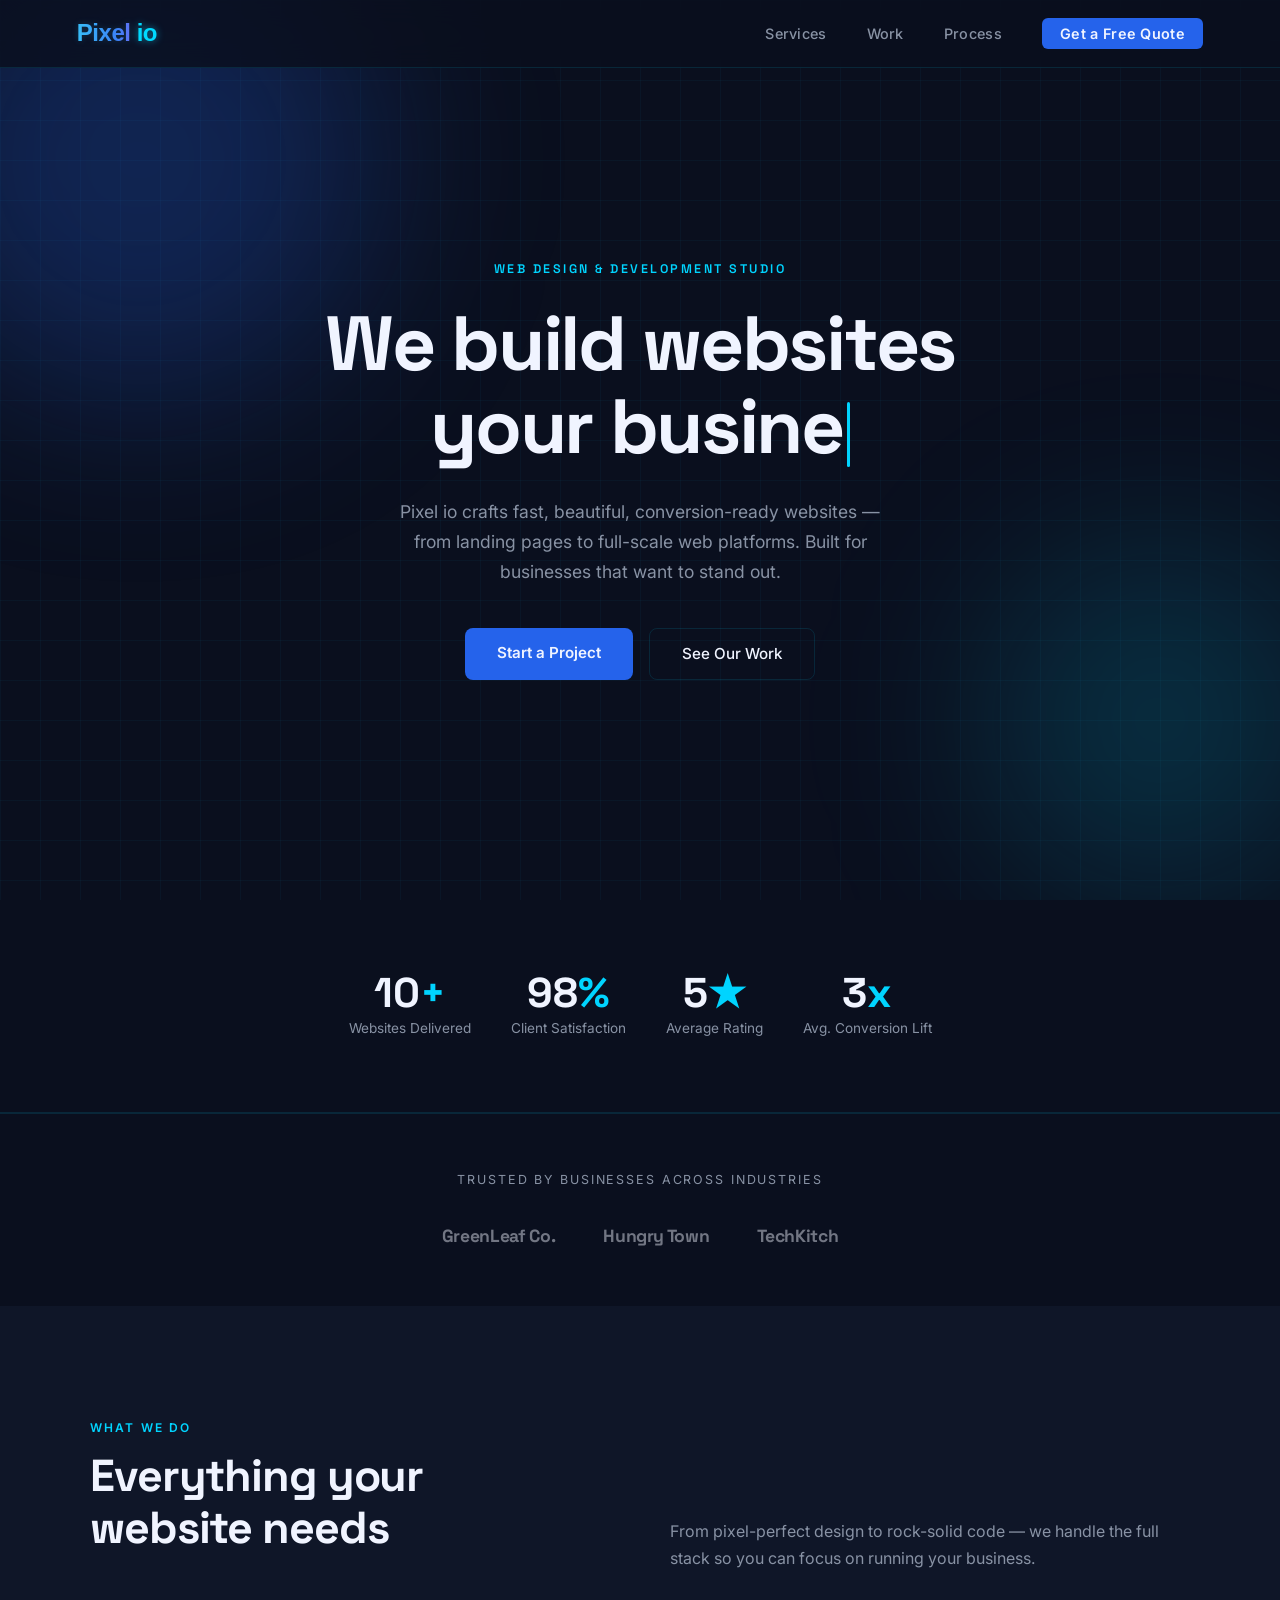
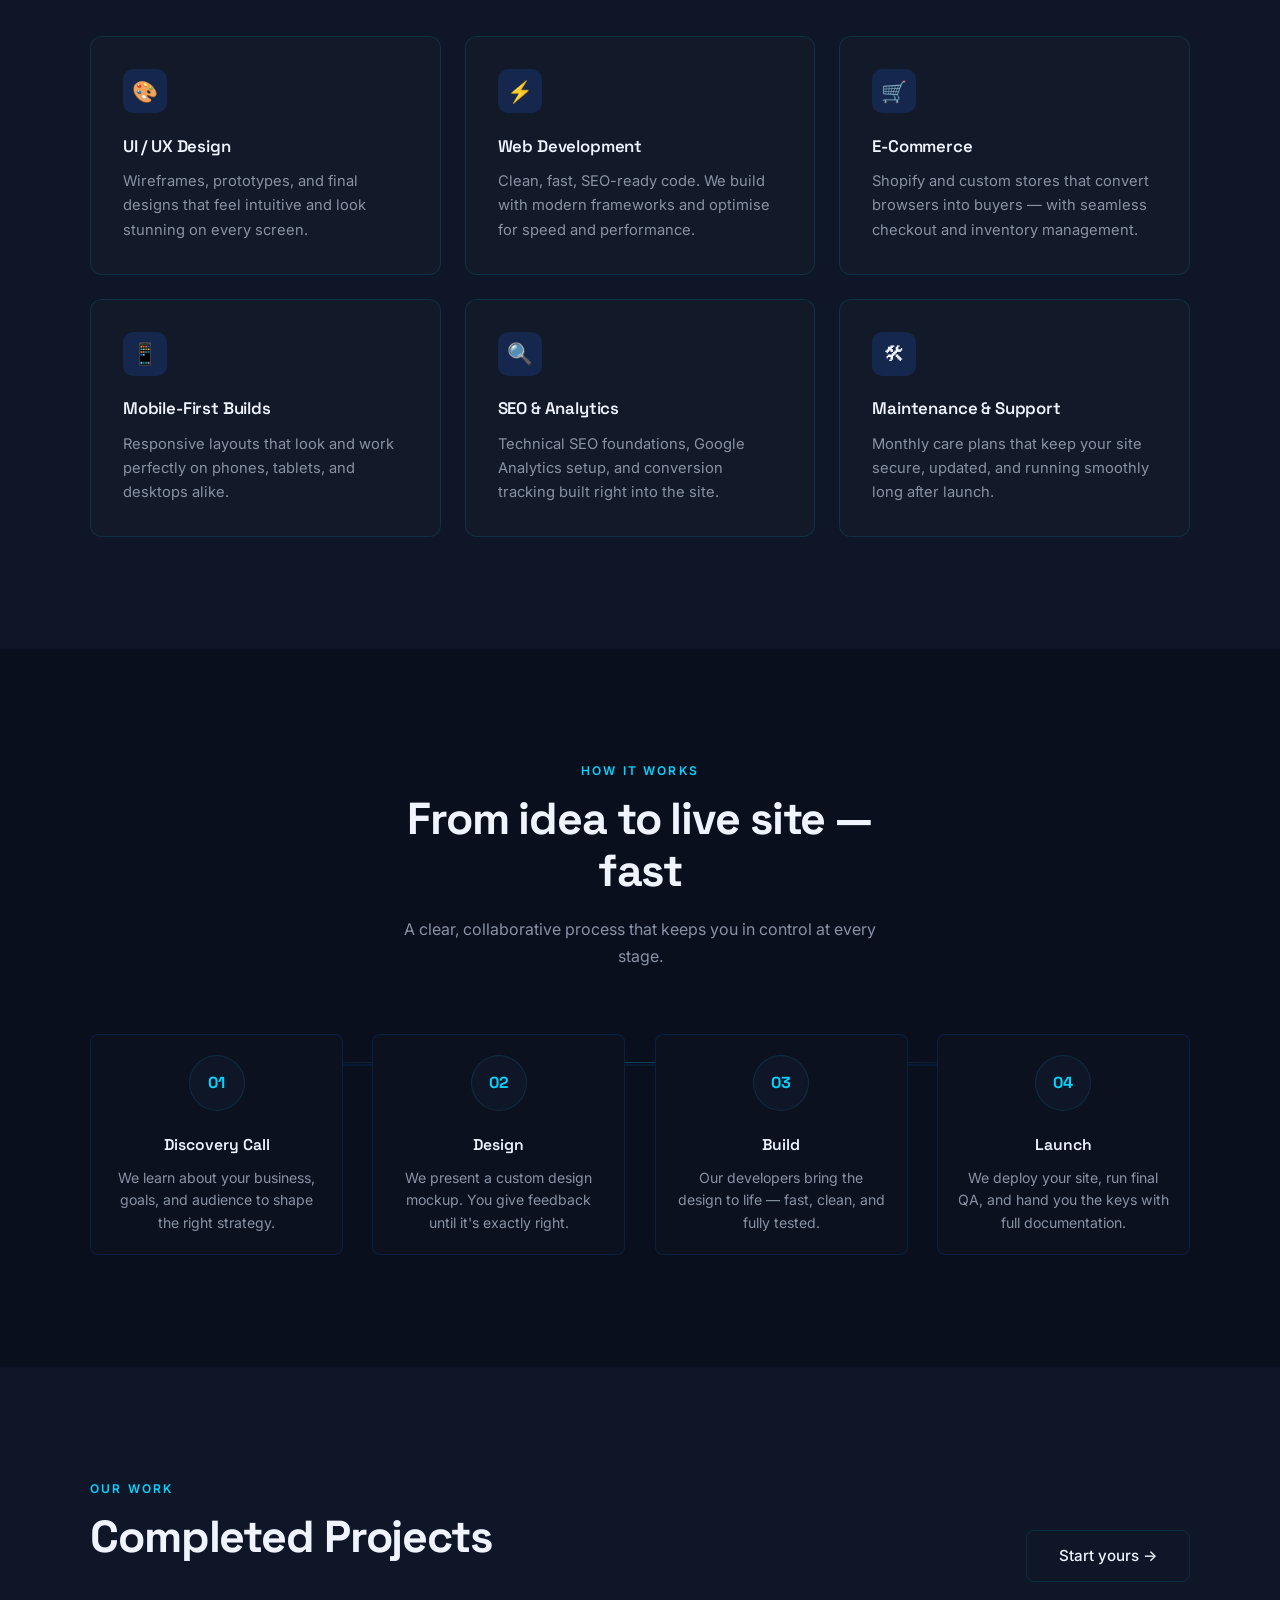
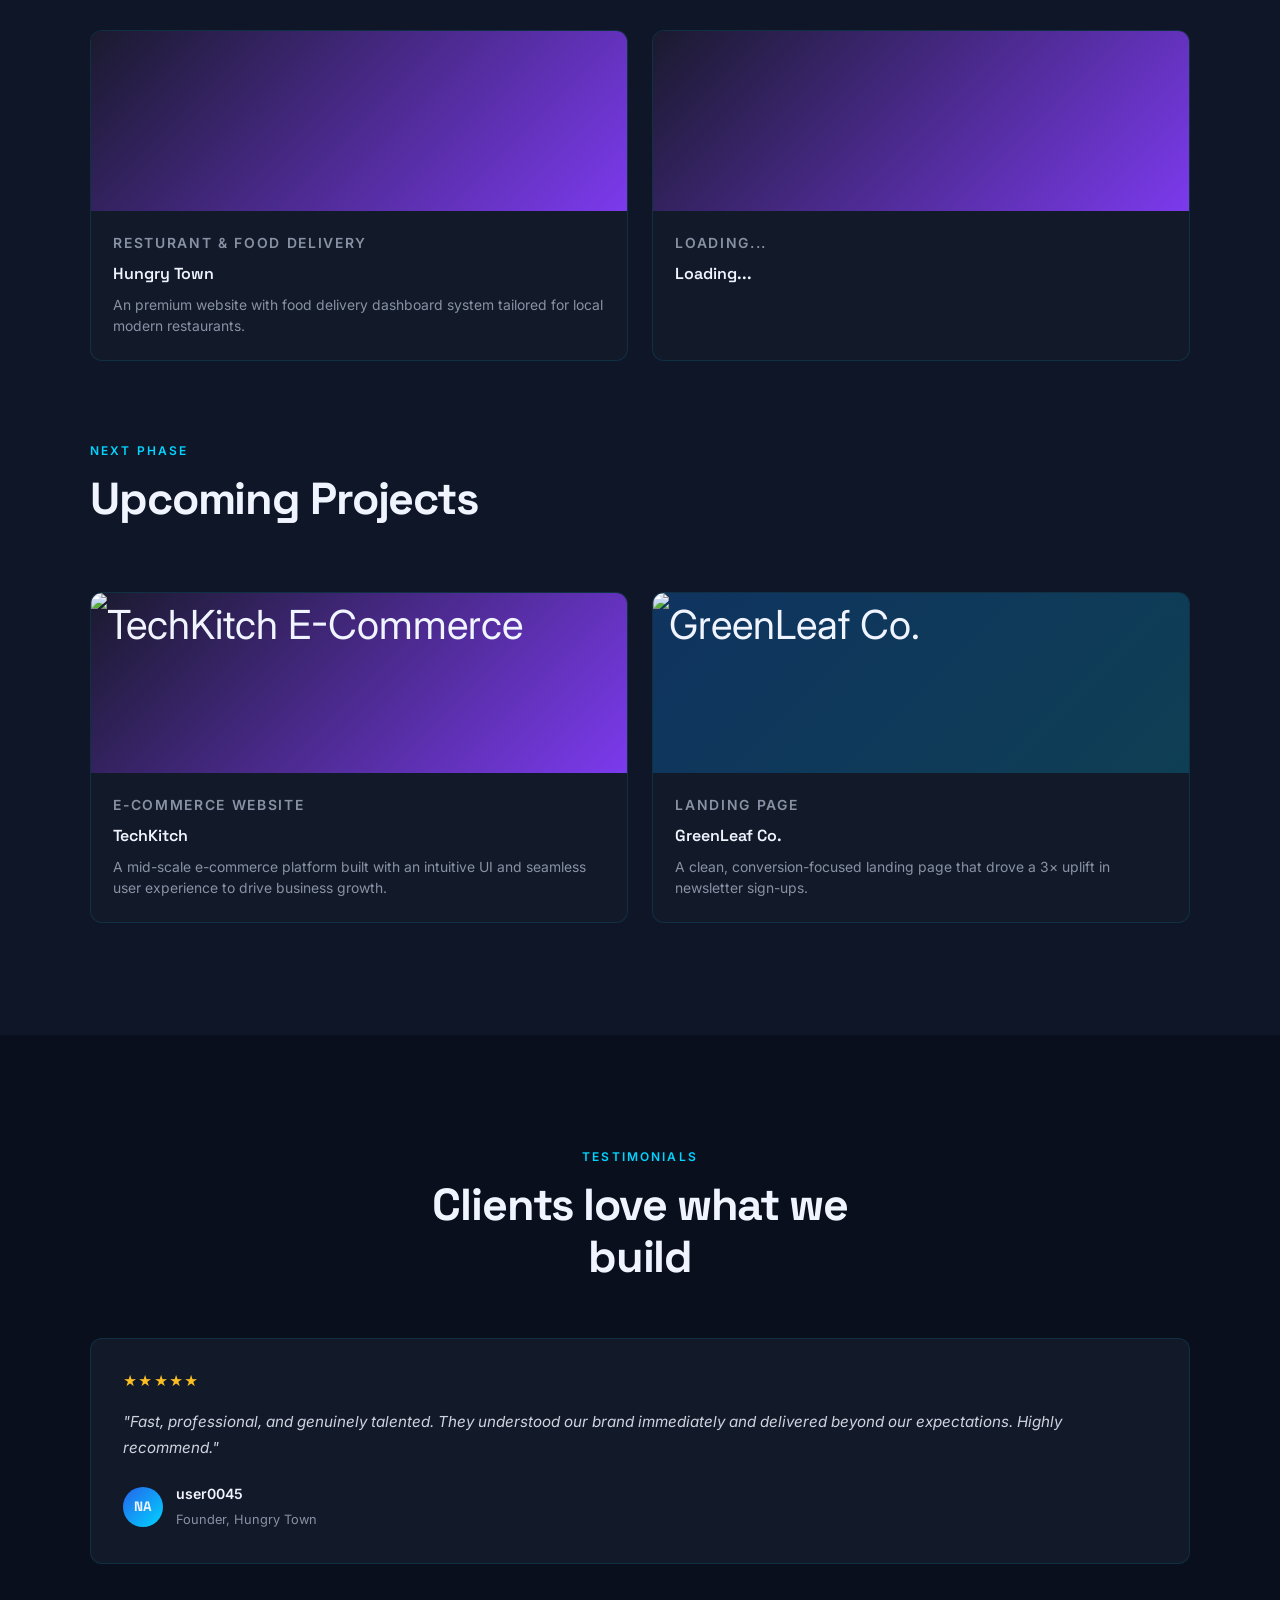
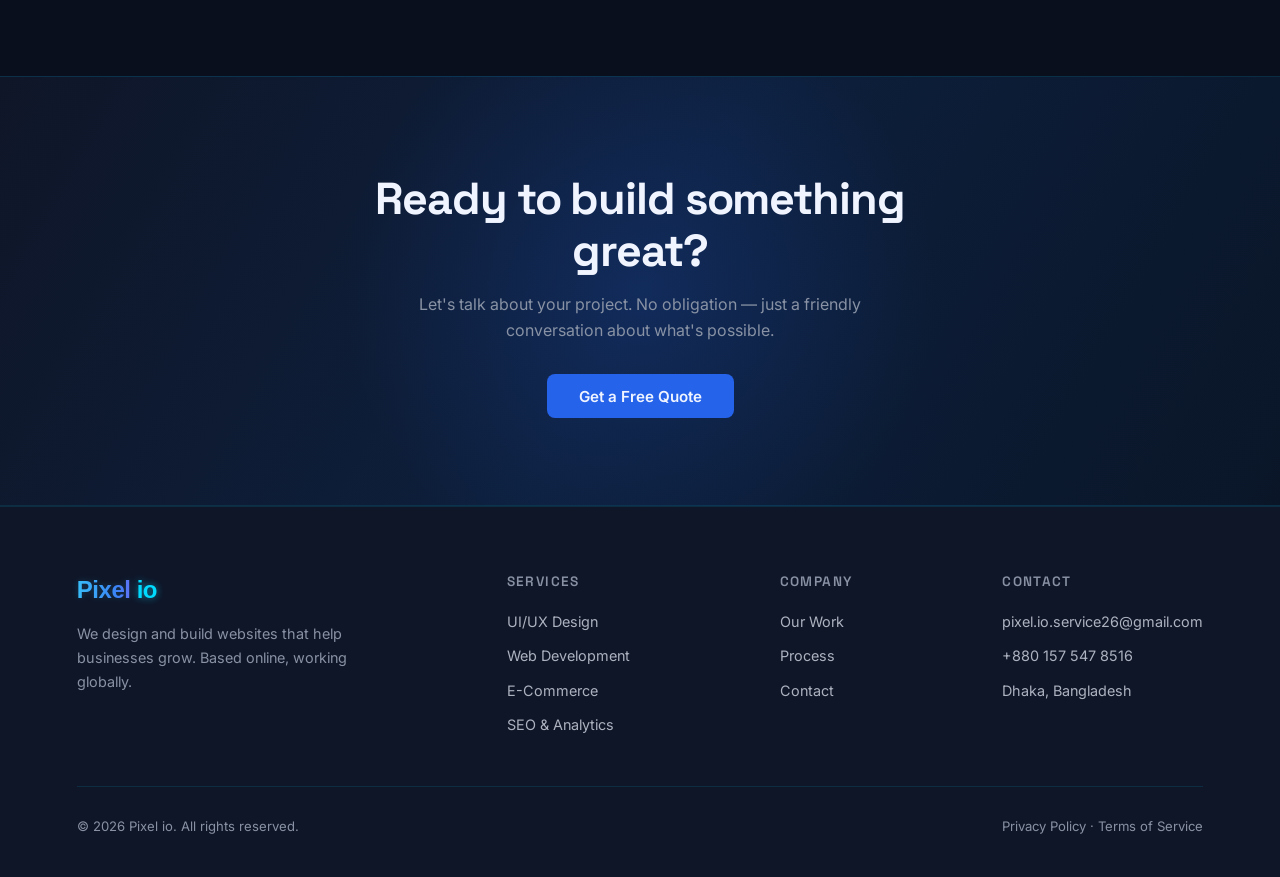
==== index.html @ 697704c1 "Update index.html" ====
<!DOCTYPE html>
<html lang="en">
<head>
<meta name="google-site-verification" content="_CsZ-CMYKY0Ie9BvLepNV-VoDq8q1xmA_aTu3yJlPxk" />
  <meta charset="UTF-8" />
  <meta name="viewport" content="width=device-width, initial-scale=1.0"/>
  <title>Pixel io — Crafting Your Digital Presence.</title>
  <link rel="preconnect" href="https://fonts.googleapis.com"/>
  <link rel="preconnect" href="https://fonts.gstatic.com" crossorigin/>
  <link href="https://fonts.googleapis.com/css2?family=Space+Grotesk:wght@300;400;500;600;700&family=Inter:wght@300;400;500&display=swap" rel="stylesheet"/>
  <style>
    *, *::before, *::after { box-sizing: border-box; margin: 0; padding: 0; }

    :root {
      --navy:   #0A0F1E;
      --navy2:  #0F1628;
      --blue:   #2563EB;
      --cyan:   #00D4FF;
      --white:  #F0F4FF;
      --slate:  #8892A4;
      --card:   #121929;
      --border: rgba(0,212,255,0.12);
    }

    html { scroll-behavior: smooth; }

    body {
      background: var(--navy);
      color: var(--white);
      font-family: 'Inter', sans-serif;
      font-size: 16px;
      line-height: 1.6;
      overflow-x: hidden;
    }

    /* ── NAV ── */
    nav {
      position: fixed; top: 0; left: 0; right: 0; z-index: 100;
      display: flex; align-items: center; justify-content: space-between;
      padding: 0 6vw;
      height: 68px;
      background: rgba(10,15,30,0.82);
      backdrop-filter: blur(14px);
      border-bottom: 1px solid var(--border);
    }

    .logo {
      font-family: 'Space Grotesk', sans-serif;
      font-weight: 700;
      font-size: 1.35rem;
      color: var(--white);
      text-decoration: none;
      letter-spacing: -0.02em;
    }
    .logo span { color: var(--cyan); }

    nav ul {
      list-style: none;
      display: flex;
      gap: 2.5rem;
      align-items: center;
    }
    nav ul a {
      color: var(--slate);
      text-decoration: none;
      font-size: 0.9rem;
      font-weight: 500;
      letter-spacing: 0.02em;
      transition: color 0.2s;
    }
    nav ul a:hover { color: var(--white); }

    .nav-cta {
      background: var(--blue);
      color: var(--white) !important;
      padding: 0.45rem 1.15rem;
      border-radius: 6px;
      font-weight: 600 !important;
      transition: background 0.2s, transform 0.15s !important;
    }
    .nav-cta:hover { background: #1d4ed8 !important; transform: translateY(-1px); }

    /* ── HERO ── */
    .hero {
      min-height: 100vh;
      display: flex;
      flex-direction: column;
      align-items: center;
      justify-content: center;
      text-align: center;
      padding: 120px 6vw 80px;
      position: relative;
      overflow: hidden;
    }

    /* pixel grid background */
    .pixel-grid {
      position: absolute; inset: 0;
      background-image:
        linear-gradient(rgba(0,212,255,0.04) 1px, transparent 1px),
        linear-gradient(90deg, rgba(0,212,255,0.04) 1px, transparent 1px);
      background-size: 40px 40px;
      pointer-events: none;
    }

    /* glowing orbs */
    .orb {
      position: absolute;
      border-radius: 50%;
      filter: blur(90px);
      pointer-events: none;
    }
    .orb-1 { width: 480px; height: 480px; background: rgba(37,99,235,0.25); top: -80px; left: -100px; }
    .orb-2 { width: 360px; height: 360px; background: rgba(0,212,255,0.15); bottom: 0; right: -60px; }

    .hero-eyebrow {
      font-family: 'Space Grotesk', sans-serif;
      font-size: 0.78rem;
      font-weight: 600;
      letter-spacing: 0.2em;
      text-transform: uppercase;
      color: var(--cyan);
      margin-bottom: 1.4rem;
      position: relative;
    }

    h1 {
      font-family: 'Space Grotesk', sans-serif;
      font-size: clamp(2.6rem, 6vw, 5rem);
      font-weight: 700;
      line-height: 1.08;
      letter-spacing: -0.03em;
      max-width: 780px;
      position: relative;
      min-height: 2.2em;
    }

    h1 .accent { color: var(--cyan); }

    /* blinking cursor */
    h1 .cursor {
      display: inline-block;
      width: 3px; height: 0.85em;
      background: var(--cyan);
      margin-left: 4px;
      vertical-align: middle;
      border-radius: 2px;
      animation: blink 1.1s step-end infinite;
    }
    @keyframes blink { 0%,100%{opacity:1} 50%{opacity:0} }

    .hero-sub {
      color: var(--slate);
      font-size: 1.1rem;
      max-width: 520px;
      margin: 1.6rem auto 2.6rem;
      position: relative;
      line-height: 1.7;
    }

    .hero-btns {
      display: flex; gap: 1rem; flex-wrap: wrap; justify-content: center;
      position: relative;
    }

    .btn-primary {
      background: var(--blue);
      color: var(--white);
      padding: 0.8rem 2rem;
      border-radius: 8px;
      text-decoration: none;
      font-weight: 600;
      font-size: 0.95rem;
      transition: background 0.2s, transform 0.15s, box-shadow 0.2s;
      box-shadow: 0 0 0 0 rgba(37,99,235,0);
    }
    .btn-primary:hover {
      background: #1d4ed8;
      transform: translateY(-2px);
      box-shadow: 0 8px 28px rgba(37,99,235,0.45);
    }

    .btn-ghost {
      border: 1px solid var(--border);
      color: var(--white);
      padding: 0.8rem 2rem;
      border-radius: 8px;
      text-decoration: none;
      font-weight: 500;
      font-size: 0.95rem;
      transition: border-color 0.2s, background 0.2s, transform 0.15s;
    }
    .btn-ghost:hover {
      border-color: var(--cyan);
      background: rgba(0,212,255,0.06);
      transform: translateY(-2px);
    }

    /* ── LOGOS / TRUST BAR ── */
    .trust {
      padding: 3.5rem 6vw;
      border-top: 1px solid var(--border);
      text-align: center;
    }
    .trust p {
      font-size: 0.78rem;
      letter-spacing: 0.15em;
      text-transform: uppercase;
      color: var(--slate);
      margin-bottom: 2rem;
    }
    .trust-logos {
      display: flex;
      gap: 3rem;
      justify-content: center;
      flex-wrap: wrap;
      align-items: center;
      opacity: 0.45;
    }
    .trust-logos span {
      font-family: 'Space Grotesk', sans-serif;
      font-weight: 700;
      font-size: 1.1rem;
      letter-spacing: -0.02em;
      color: var(--white);
    }

    /* ── SECTION SHARED ── */
    section { padding: 7rem 6vw; }
    .section-label {
      font-size: 0.75rem;
      letter-spacing: 0.18em;
      text-transform: uppercase;
      color: var(--cyan);
      font-weight: 600;
      margin-bottom: 0.8rem;
    }
    h2 {
      font-family: 'Space Grotesk', sans-serif;
      font-size: clamp(1.9rem, 3.5vw, 2.8rem);
      font-weight: 700;
      letter-spacing: -0.025em;
      line-height: 1.15;
      margin-bottom: 1.2rem;
    }
    .section-sub {
      color: var(--slate);
      font-size: 1rem;
      line-height: 1.7;
      max-width: 520px;
    }

    /* ── SERVICES ── */
    .services { background: var(--navy2); }
    .services-inner {
      max-width: 1100px; margin: 0 auto;
    }
    .services-header {
      display: flex;
      flex-wrap: wrap;
      gap: 2rem;
      justify-content: space-between;
      align-items: flex-end;
      margin-bottom: 4rem;
    }
    .services-grid {
      display: grid;
      grid-template-columns: repeat(auto-fit, minmax(280px, 1fr));
      gap: 1.5rem;
    }
    .service-card {
      background: var(--card);
      border: 1px solid var(--border);
      border-radius: 12px;
      padding: 2rem;
      transition: border-color 0.25s, transform 0.2s, box-shadow 0.25s;
    }
    .service-card:hover {
      border-color: rgba(0,212,255,0.4);
      transform: translateY(-4px);
      box-shadow: 0 12px 40px rgba(0,212,255,0.08);
    }
    .service-icon {
      width: 44px; height: 44px;
      border-radius: 10px;
      background: rgba(37,99,235,0.18);
      display: flex; align-items: center; justify-content: center;
      margin-bottom: 1.2rem;
      font-size: 1.3rem;
    }
    .service-card h3 {
      font-family: 'Space Grotesk', sans-serif;
      font-weight: 600;
      font-size: 1.05rem;
      margin-bottom: 0.6rem;
      letter-spacing: -0.01em;
    }
    .service-card p { color: var(--slate); font-size: 0.92rem; line-height: 1.65; }

    /* ── PROCESS ── */
    .process { max-width: 1100px; margin: 0 auto; }
    .process-wrap {
      max-width: 1100px; margin: 0 auto;
    }
    .process-steps {
      display: grid;
      grid-template-columns: repeat(auto-fit, minmax(220px, 1fr));
      gap: 0;
      margin-top: 4rem;
      position: relative;
    }
    .process-steps::before {
      content: '';
      position: absolute;
      top: 28px; left: 10%; right: 10%;
      height: 1px;
      background: linear-gradient(90deg, transparent, var(--cyan), transparent);
      opacity: 0.25;
    }
    .step {
      text-align: center;
      padding: 0 1.5rem;
      position: relative;
    }
    .step-num {
      width: 56px; height: 56px;
      border-radius: 50%;
      border: 1px solid var(--border);
      background: var(--navy2);
      display: flex; align-items: center; justify-content: center;
      margin: 0 auto 1.4rem;
      font-family: 'Space Grotesk', sans-serif;
      font-weight: 700;
      font-size: 1rem;
      color: var(--cyan);
    }
    .step h3 {
      font-family: 'Space Grotesk', sans-serif;
      font-weight: 600;
      font-size: 0.98rem;
      margin-bottom: 0.5rem;
    }
    .step p { color: var(--slate); font-size: 0.88rem; line-height: 1.6; }

    /* ── WORK / PORTFOLIO ── */
    .work { background: var(--navy2); }
    .work-inner { max-width: 1100px; margin: 0 auto; }
    .work-header {
      display: flex;
      flex-wrap: wrap;
      gap: 2rem;
      justify-content: space-between;
      align-items: flex-end;
      margin-bottom: 3rem;
    }

    /* অতিরিক্ত মার্জিন ফিক্স নিচের সেকশনের জন্য */
    .work-section-divider {
      margin-top: 5rem;
    }

    .work-grid {
      display: grid;
      grid-template-columns: repeat(auto-fit, minmax(300px, 1fr));
      gap: 1.5rem;
    }
    .work-card {
      border-radius: 12px;
      overflow: hidden;
      border: 1px solid var(--border);
      background: var(--card);
      transition: transform 0.2s, box-shadow 0.2s;
    }
    .work-card:hover { transform: translateY(-5px); box-shadow: 0 16px 40px rgba(0,0,0,0.4); }
    .work-thumb {
      height: 180px;
      display: flex; align-items: center; justify-content: center;
      font-size: 2.5rem;
      position: relative;
      overflow: hidden;
    }
    .work-thumb-1 { background: linear-gradient(135deg, #1e3a5f, #2563eb); }
    .work-thumb-2 { background: linear-gradient(135deg, #1a1a2e, #7c3aed); }
    .work-thumb-3 { background: linear-gradient(135deg, #0f3460, #00d4ff33); }
    .work-info { padding: 1.4rem; }
    .work-tag {
      font-size: 0.72rem;
      letter-spacing: 0.12em;
      text-transform: uppercase;
      color: var(--cyan);
      font-weight: 600;
    }
    .work-info h3 {
      font-family: 'Space Grotesk', sans-serif;
      font-weight: 600;
      font-size: 1rem;
      margin: 0.4rem 0 0.5rem;
    }
    .work-info p { color: var(--slate); font-size: 0.87rem; line-height: 1.55; }

    /* ── TESTIMONIAL ── */
    .testimonials { max-width: 1100px; margin: 0 auto; }
    .testi-grid {
      display: grid;
      grid-template-columns: repeat(auto-fit, minmax(280px, 1fr));
      gap: 1.5rem;
      margin-top: 3.5rem;
    }
    .testi-card {
      background: var(--card);
      border: 1px solid var(--border);
      border-radius: 12px;
      padding: 2rem;
    }
    .stars { color: #fbbf24; font-size: 0.85rem; margin-bottom: 1rem; letter-spacing: 0.1em; }
    .testi-card blockquote {
      color: var(--white);
      font-size: 0.95rem;
      line-height: 1.7;
      font-style: italic;
      opacity: 0.85;
      margin-bottom: 1.4rem;
    }
    .testi-author { display: flex; gap: 0.8rem; align-items: center; }
    .avatar {
      width: 40px; height: 40px; border-radius: 50%;
      background: linear-gradient(135deg, var(--blue), var(--cyan));
      display: flex; align-items: center; justify-content: center;
      font-family: 'Space Grotesk', sans-serif;
      font-weight: 700; font-size: 0.85rem;
    }
    .testi-author strong { display: block; font-size: 0.88rem; font-weight: 600; }
    .testi-author span { color: var(--slate); font-size: 0.8rem; }

    /* ── CTA BANNER ── */
    .cta-banner {
      background: linear-gradient(120deg, #0f1628 0%, #0d1f3c 50%, #0a1628 100%);
      border-top: 1px solid var(--border);
      border-bottom: 1px solid var(--border);
      text-align: center;
      padding: 6rem 6vw;
      position: relative;
      overflow: hidden;
    }
    .cta-banner::before {
      content: '';
      position: absolute;
      width: 600px; height: 600px;
      background: radial-gradient(circle, rgba(37,99,235,0.18) 0%, transparent 70%);
      top: 50%; left: 50%;
      transform: translate(-50%, -50%);
      pointer-events: none;
    }
    .cta-banner h2 { position: relative; margin: 0 auto 1rem; max-width: 600px; }
    .cta-banner p {
      color: var(--slate); position: relative;
      margin: 0 auto 2.5rem; max-width: 460px;
    }
    .cta-banner a { position: relative; }

    /* ── FOOTER ── */
    footer {
      background: var(--navy2);
      border-top: 1px solid var(--border);
      padding: 4rem 6vw 2.5rem;
    }
    .footer-top {
      display: flex;
      flex-wrap: wrap;
      gap: 3rem;
      justify-content: space-between;
      margin-bottom: 3rem;
    }
    .footer-brand p {
      color: var(--slate);
      font-size: 0.9rem;
      line-height: 1.65;
      max-width: 280px;
      margin-top: 0.8rem;
    }
    .footer-col h4 {
      font-family: 'Space Grotesk', sans-serif;
      font-weight: 600;
      font-size: 0.85rem;
      letter-spacing: 0.1em;
      text-transform: uppercase;
      color: var(--slate);
      margin-bottom: 1rem;
    }
    .footer-col ul { list-style: none; display: flex; flex-direction: column; gap: 0.55rem; }
    .footer-col a {
      color: var(--white);
      text-decoration: none;
      font-size: 0.9rem;
      opacity: 0.7;
      transition: opacity 0.2s;
    }
    .footer-col a:hover { opacity: 1; }
    .footer-bottom {
      border-top: 1px solid var(--border);
      padding-top: 1.8rem;
      display: flex;
      flex-wrap: wrap;
      gap: 1rem;
      justify-content: space-between;
      align-items: center;
      color: var(--slate);
      font-size: 0.82rem;
    }

    /* ── STATS ROW ── */
    .stats-row {
      display: flex;
      flex-wrap: wrap;
      gap: 2.5rem;
      justify-content: center;
      padding: 4.5rem 6vw;
      border-bottom: 1px solid var(--border);
    }
    .stat { text-align: center; }
    .stat-num {
      font-family: 'Space Grotesk', sans-serif;
      font-size: 2.6rem;
      font-weight: 700;
      color: var(--white);
      line-height: 1;
    }
    .stat-num span { color: var(--cyan); }
    .stat-label { color: var(--slate); font-size: 0.85rem; margin-top: 0.3rem; }

    /* ── RESPONSIVE ── */
    @media (max-width: 640px) {
      nav ul { display: none; }
      .process-steps::before { display: none; }
      .step { margin-bottom: 2rem; }
    }

    @media screen and (max-width: 768px) {
      .process-steps {
        display: flex !important;
        flex-direction: column !important;
        gap: 20px !important;
        align-items: center !important;
      }

      .step {
        width: 100% !important;
        max-width: 450px !important;
        padding: 24px !important;
        text-align: center !important;
        animation: none !important;
        border-color: rgba(0, 123, 255, 0.3) !important;
        box-shadow: 0 4px 15px rgba(0, 123, 255, 0.1) !important;
      }

      .glowing-line, .process-steps-container::before {
        display: none !important;
      }

      .work-grid, .services-grid, .testi-grid {
        grid-template-columns: 1fr !important;
      }

      .stats-row {
        grid-template-columns: repeat(2, 1fr) !important;
        gap: 1.5rem !important;
        padding: 2.5rem 4vw !important;
      }
    }
  </style>
</head>
<body>

<nav>
 <a class="logo" href="index.html">Pixel<span> io</span></a>

<style>
.logo {
  font-family: 'Segoe UI', Tahoma, Geneva, Verdana, sans-serif;
  font-weight: 700;
  font-size: 1.5rem;
  text-decoration: none;
  background: linear-gradient(to right, #38bdf8 0%, #3b82f6 50%, #a855f7 100%);
  -webkit-background-clip: text;
  -webkit-text-fill-color: transparent;
  display: inline-block;
  filter: drop-shadow(0 0 3px rgba(56, 189, 248, 0.2));
  transition: opacity 0.3s ease;
}
.logo span {
  background: #00daff;
  -webkit-background-clip: text;
  -webkit-text-fill-color: transparent;
  filter: drop-shadow(0 0 4px rgba(0, 218, 255, 0.4));
}
.logo:hover {
  opacity: 0.9;
}
</style>
  <ul>
    <li><a href="#services">Services</a></li>
    <li><a href="#work">Work</a></li>
    <li><a href="#process">Process</a></li>
    <li><a href="contact.html" class="nav-cta">Get a Free Quote</a></li>
  </ul>
</nav>

<section class="hero">
  <div class="pixel-grid"></div>
  <div class="orb orb-1"></div>
  <div class="orb orb-2"></div>

  <p class="hero-eyebrow">Web Design &amp; Development Studio</p>
  <h1 id="typing-text"><span class="cursor"></span></h1>
  <p class="hero-sub">
    Pixel io crafts fast, beautiful, conversion-ready websites — from landing pages to full-scale web platforms. Built for businesses that want to stand out.
  </p>
  <div class="hero-btns">
    <a href="contact.html" class="btn-primary">Start a Project</a>
    <a href="#work" class="btn-ghost">See Our Work</a>
  </div>
</section>

<div class="stats-row">
  <div class="stat">
    <div class="stat-num">10<span>+</span></div>
    <div class="stat-label">Websites Delivered</div>
  </div>
  <div class="stat">
    <div class="stat-num">98<span>%</span></div>
    <div class="stat-label">Client Satisfaction</div>
  </div>
  <div class="stat">
    <div class="stat-num">5<span>★</span></div>
    <div class="stat-label">Average Rating</div>
  </div>
  <div class="stat">
    <div class="stat-num">3<span>x</span></div>
    <div class="stat-label">Avg. Conversion Lift</div>
  </div>
</div>

<div class="trust">
  <p>Trusted by businesses across industries</p>
  <div class="trust-logos">
    <span>GreenLeaf Co.</span>
    <span>Hungry Town</span>
    <span>TechKitch</span>
  </div>
</div>

<section class="services" id="services">
  <div class="services-inner">
    <div class="services-header">
      <div>
        <p class="section-label">What We Do</p>
        <h2>Everything your<br/>website needs</h2>
      </div>
      <p class="section-sub">From pixel-perfect design to rock-solid code — we handle the full stack so you can focus on running your business.</p>
    </div>
    <div class="services-grid">
      <div class="service-card">
        <div class="service-icon">🎨</div>
        <h3>UI / UX Design</h3>
        <p>Wireframes, prototypes, and final designs that feel intuitive and look stunning on every screen.</p>
      </div>
      <div class="service-card">
        <div class="service-icon">⚡</div>
        <h3>Web Development</h3>
        <p>Clean, fast, SEO-ready code. We build with modern frameworks and optimise for speed and performance.</p>
      </div>
      <div class="service-card">
        <div class="service-icon">🛒</div>
        <h3>E-Commerce</h3>
        <p>Shopify and custom stores that convert browsers into buyers — with seamless checkout and inventory management.</p>
      </div>
      <div class="service-card">
        <div class="service-icon">📱</div>
        <h3>Mobile-First Builds</h3>
        <p>Responsive layouts that look and work perfectly on phones, tablets, and desktops alike.</p>
      </div>
      <div class="service-card">
        <div class="service-icon">🔍</div>
        <h3>SEO &amp; Analytics</h3>
        <p>Technical SEO foundations, Google Analytics setup, and conversion tracking built right into the site.</p>
      </div>
      <div class="service-card">
        <div class="service-icon">🛠</div>
        <h3>Maintenance &amp; Support</h3>
        <p>Monthly care plans that keep your site secure, updated, and running smoothly long after launch.</p>
      </div>
    </div>
  </div>
</section>

<section id="process">
  <div class="process-wrap">
    <div style="text-align:center; max-width:550px; margin:0 auto;">
      <p class="section-label">How It Works</p>
      <h2>From idea to live site — fast</h2>
      <p class="section-sub" style="margin:0 auto;">A clear, collaborative process that keeps you in control at every stage.</p>
    </div>

    <div class="process-steps-container">
      <div class="glowing-line"></div>

      <div class="process-steps">
        <div class="step" id="step1">
          <div class="step-num">01</div>
          <h3>Discovery Call</h3>
          <p>We learn about your business, goals, and audience to shape the right strategy.</p>
        </div>
        <div class="step" id="step2">
          <div class="step-num">02</div>
          <h3>Design</h3>
          <p>We present a custom design mockup. You give feedback until it's exactly right.</p>
        </div>
        <div class="step" id="step3">
          <div class="step-num">03</div>
          <h3>Build</h3>
          <p>Our developers bring the design to life — fast, clean, and fully tested.</p>
        </div>
        <div class="step" id="step4">
          <div class="step-num">04</div>
          <h3>Launch</h3>
          <p>We deploy your site, run final QA, and hand you the keys with full documentation.</p>
        </div>
      </div>
    </div>
  </div>
</section>

<style>
.process-steps-container {
  position: relative;
  width: 100%;
  margin-top: 50px;
}
.process-steps {
  position: relative;
  display: flex;
  justify-content: space-between;
  align-items: flex-start;
  gap: 20px;
  z-index: 2;
}
.glowing-line {
  position: absolute;
  top: 30px;
  left: 0;
  height: 2px;
  background: rgba(0, 123, 255, 0.1);
  width: 100%;
  z-index: 1;
}
.glowing-line::after {
  content: '';
  position: absolute;
  top: 0;
  left: 0;
  height: 100%;
  width: 0%;
  background: #007bff;
  box-shadow: 0 0 12px #007bff, 0 0 4px #007bff;
  animation: lineFlow 8s infinite linear;
}
.step {
  background: #0b111e;
  border: 1px solid rgba(0, 123, 255, 0.15);
  border-radius: 8px;
  padding: 20px;
  width: 23%;
  transition: all 0.4s ease;
  animation: stepGlow 8s infinite linear;
}
#step1 { animation-delay: 0s; }
#step2 { animation-delay: 2s; }
#step3 { animation-delay: 4s; }
#step4 { animation-delay: 6s; }

@keyframes lineFlow {
  0% { width: 0%; }
  25% { width: 25%; }
  50% { width: 50%; }
  75% { width: 75%; }
  100% { width: 100%; }
}
@keyframes stepGlow {
  0%, 20% {
    border-color: #007bff;
    box-shadow: 0 0 20px rgba(0, 123, 255, 0.35);
  }
  25%, 100% {
    border-color: rgba(0, 123, 255, 0.15);
    box-shadow: none;
  }
}
</style>

<section class="work" id="work">
  <div class="work-inner">

    <div class="work-header">
      <div>
        <p class="section-label">Our Work</p>
        <h2>Completed Projects</h2>
      </div>
      <a href="contact.html" class="btn-ghost" style="white-space:nowrap">Start yours →</a>
    </div>

    <div class="work-grid">
      <div class="work-card">
  <div class="work-thumb work-thumb-2">
         
        </div>
  <div class="work-info">
    <p class="work-tag">Resturant & Food delivery</p>
    <h3>Hungry Town</h3>
    <p>An premium website with food delivery dashboard system tailored for local modern restaurants.</p>
  </div>
</div>
      <div class="work-card">
  <div class="work-thumb work-thumb-2">

        </div>
  <div class="work-info">
    <p class="work-tag">Loading...</p>
    <h3>Loading...</h3>
  </div>
</div>

    </div>
    <div class="work-header work-section-divider">
      <div>
        <p class="section-label">Next Phase</p>
        <h2>Upcoming Projects</h2>
      </div>
    </div>

    <div class="work-grid">
 <div class="work-card">
        <div class="work-thumb work-thumb-2">
          <img src="img1.png" alt="TechKitch E-Commerce" class="work-img" />
        </div>
        <div class="work-info">
          <p class="work-tag">E-Commerce Website</p>
          <h3>TechKitch</h3>
          <p>A mid-scale e-commerce platform built with an intuitive UI and seamless user experience to drive business growth.</p>
        </div>
      </div>
       <div class="work-card">
        <div class="work-thumb work-thumb-3">
          <img src="gllogo.png" alt="GreenLeaf Co." class="work-img" />
        </div>
        <div class="work-info">
          <p class="work-tag">Landing Page</p>
          <h3>GreenLeaf Co.</h3>
          <p>A clean, conversion-focused landing page that drove a 3× uplift in newsletter sign-ups.</p>
        </div>
      </div>
    </div>

  </div>
</section>

<style>
.work-thumb-2 {
  overflow: hidden;
  display: flex;
  align-items: center;
  justify-content: center;
}
.work-img {
  width: 100%;
  height: 100%;
  object-fit: cover;
  display: block;
}
</style>

<section>
  <div class="testimonials">
    <div style="text-align:center; max-width:520px; margin:0 auto;">
      <p class="section-label">Testimonials</p>
      <h2>Clients love what we build</h2>
    </div>
    <div class="testi-grid">
      <div class="testi-card">
        <div class="stars">★★★★★</div>
        <blockquote>"Fast, professional, and genuinely talented. They understood our brand immediately and delivered beyond our expectations. Highly recommend."</blockquote>
        <div class="testi-author">
          <div class="avatar">NA</div>
          <div>
            <strong>user0045</strong>
            <span>Founder, Hungry Town</span>
          </div>
        </div>
      </div>

    </div>
  </div>
</section>

<section class="cta-banner">
  <h2>Ready to build something great?</h2>
  <p>Let's talk about your project. No obligation — just a friendly conversation about what's possible.</p>
  <a href="contact.html" class="btn-primary">Get a Free Quote</a>
</section>

<footer>
  <div class="footer-top">
    <div class="footer-brand">
      <a class="logo" href="index.html">Pixel<span style="color:var(--cyan)"> io</span></a>
      <p>We design and build websites that help businesses grow. Based online, working globally.</p>
    </div>
    <div class="footer-col">
      <h4>Services</h4>
      <ul>
        <li><a href="#services">UI/UX Design</a></li>
        <li><a href="#services">Web Development</a></li>
        <li><a href="#services">E-Commerce</a></li>
        <li><a href="#services">SEO &amp; Analytics</a></li>
      </ul>
    </div>
    <div class="footer-col">
      <h4>Company</h4>
      <ul>
        <li><a href="#work">Our Work</a></li>
        <li><a href="#process">Process</a></li>
        <li><a href="contact.html">Contact</a></li>
      </ul>
    </div>
    <div class="footer-col">
      <h4>Contact</h4>
      <ul>
        <li><a href="mailto:pixel.io.service26@gmail.com">pixel.io.service26@gmail.com</a></li>
        <li><a href="tel:+8801575478516">+880 157 547 8516</a></li>
        <li><a href="#">Dhaka, Bangladesh</a></li>
      </ul>
    </div>
  </div>
  <div class="footer-bottom">
    <span>© 2026 Pixel io. All rights reserved.</span>
    <span>Privacy Policy · Terms of Service</span>
  </div>
</footer>

<script>
document.addEventListener("DOMContentLoaded", function() {
  const textContainer = document.getElementById("typing-text");
  const fullText = "We build websites your business deserves";
  let index = 0;

  function type() {
    if (index <= fullText.length) {
      let currentString = fullText.slice(0, index);
      if (currentString.includes("deserves")) {
        currentString = currentString.replace("deserves", '<span class="accent">deserves</span>');
      }
      textContainer.innerHTML = currentString + '<span class="cursor"></span>';
      index++;
      setTimeout(type, 100);
    }
  }
  type();
});
</script>

</body>
</html>
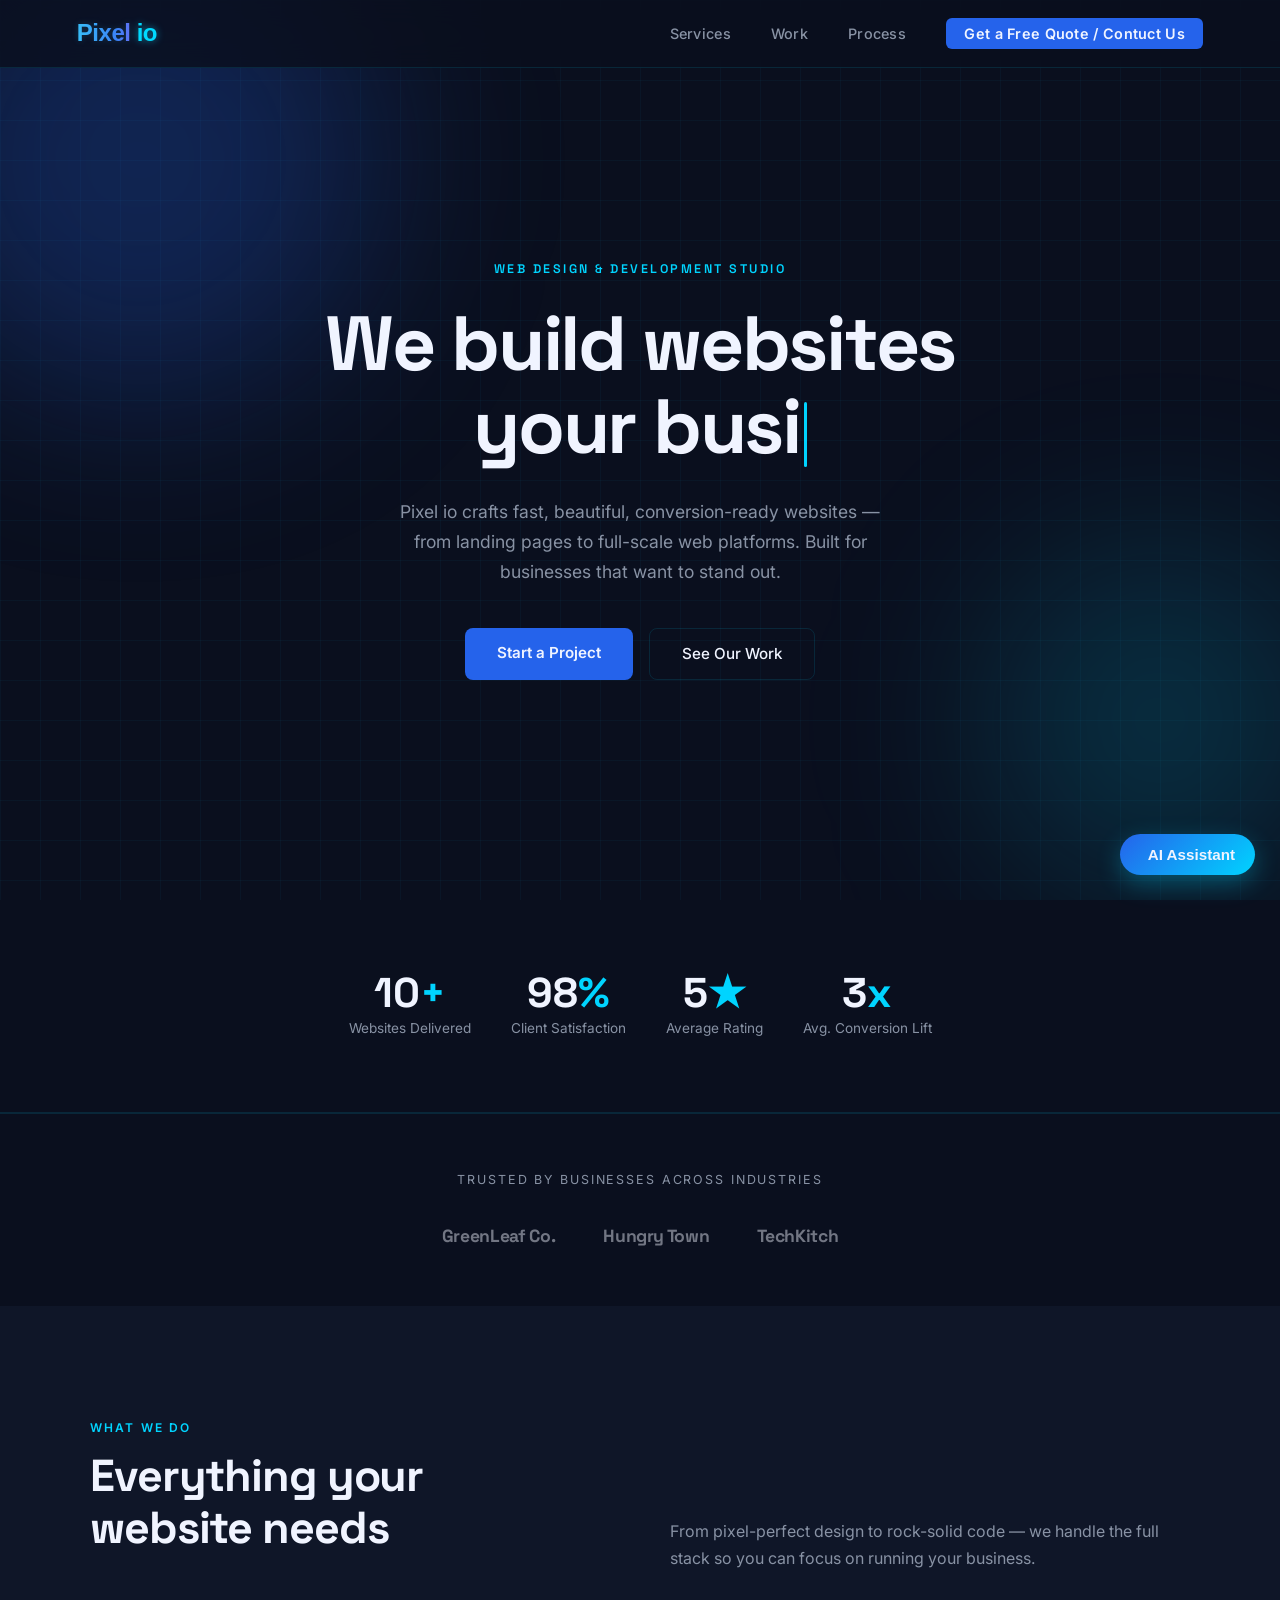
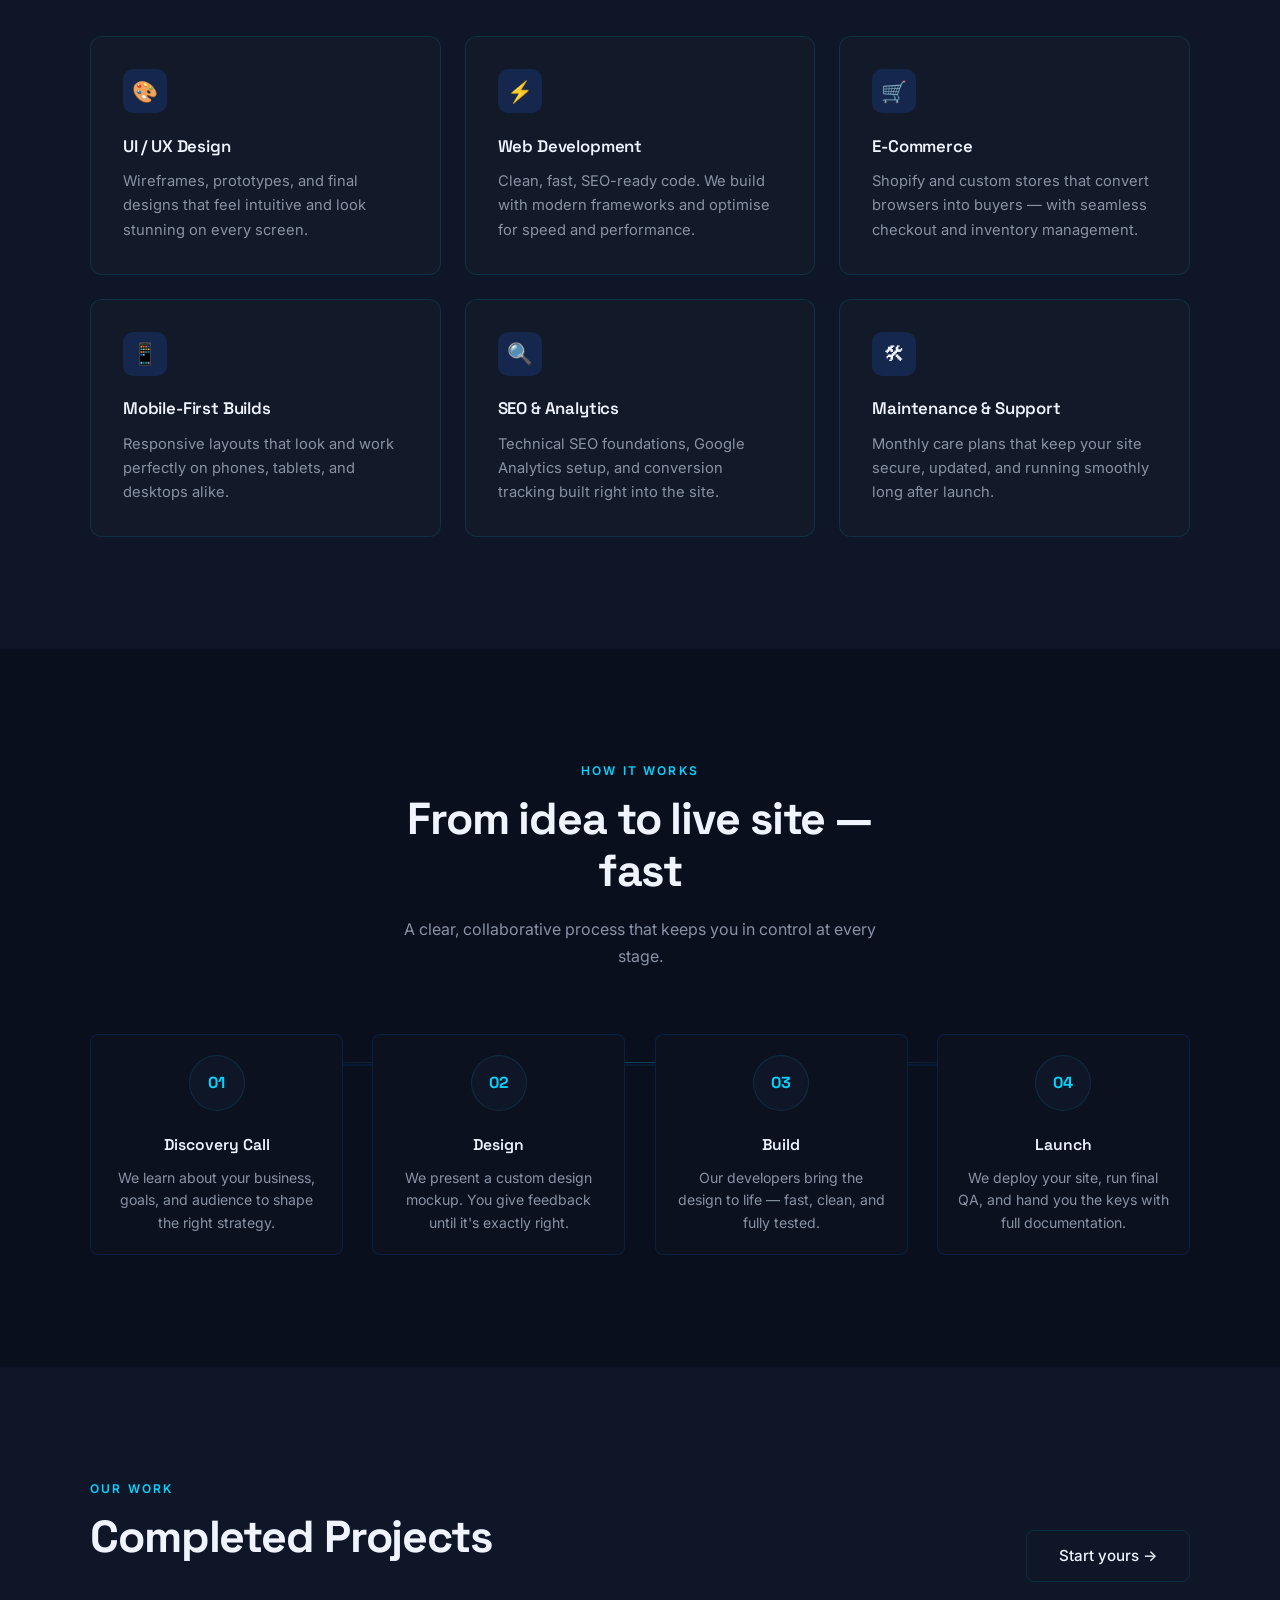
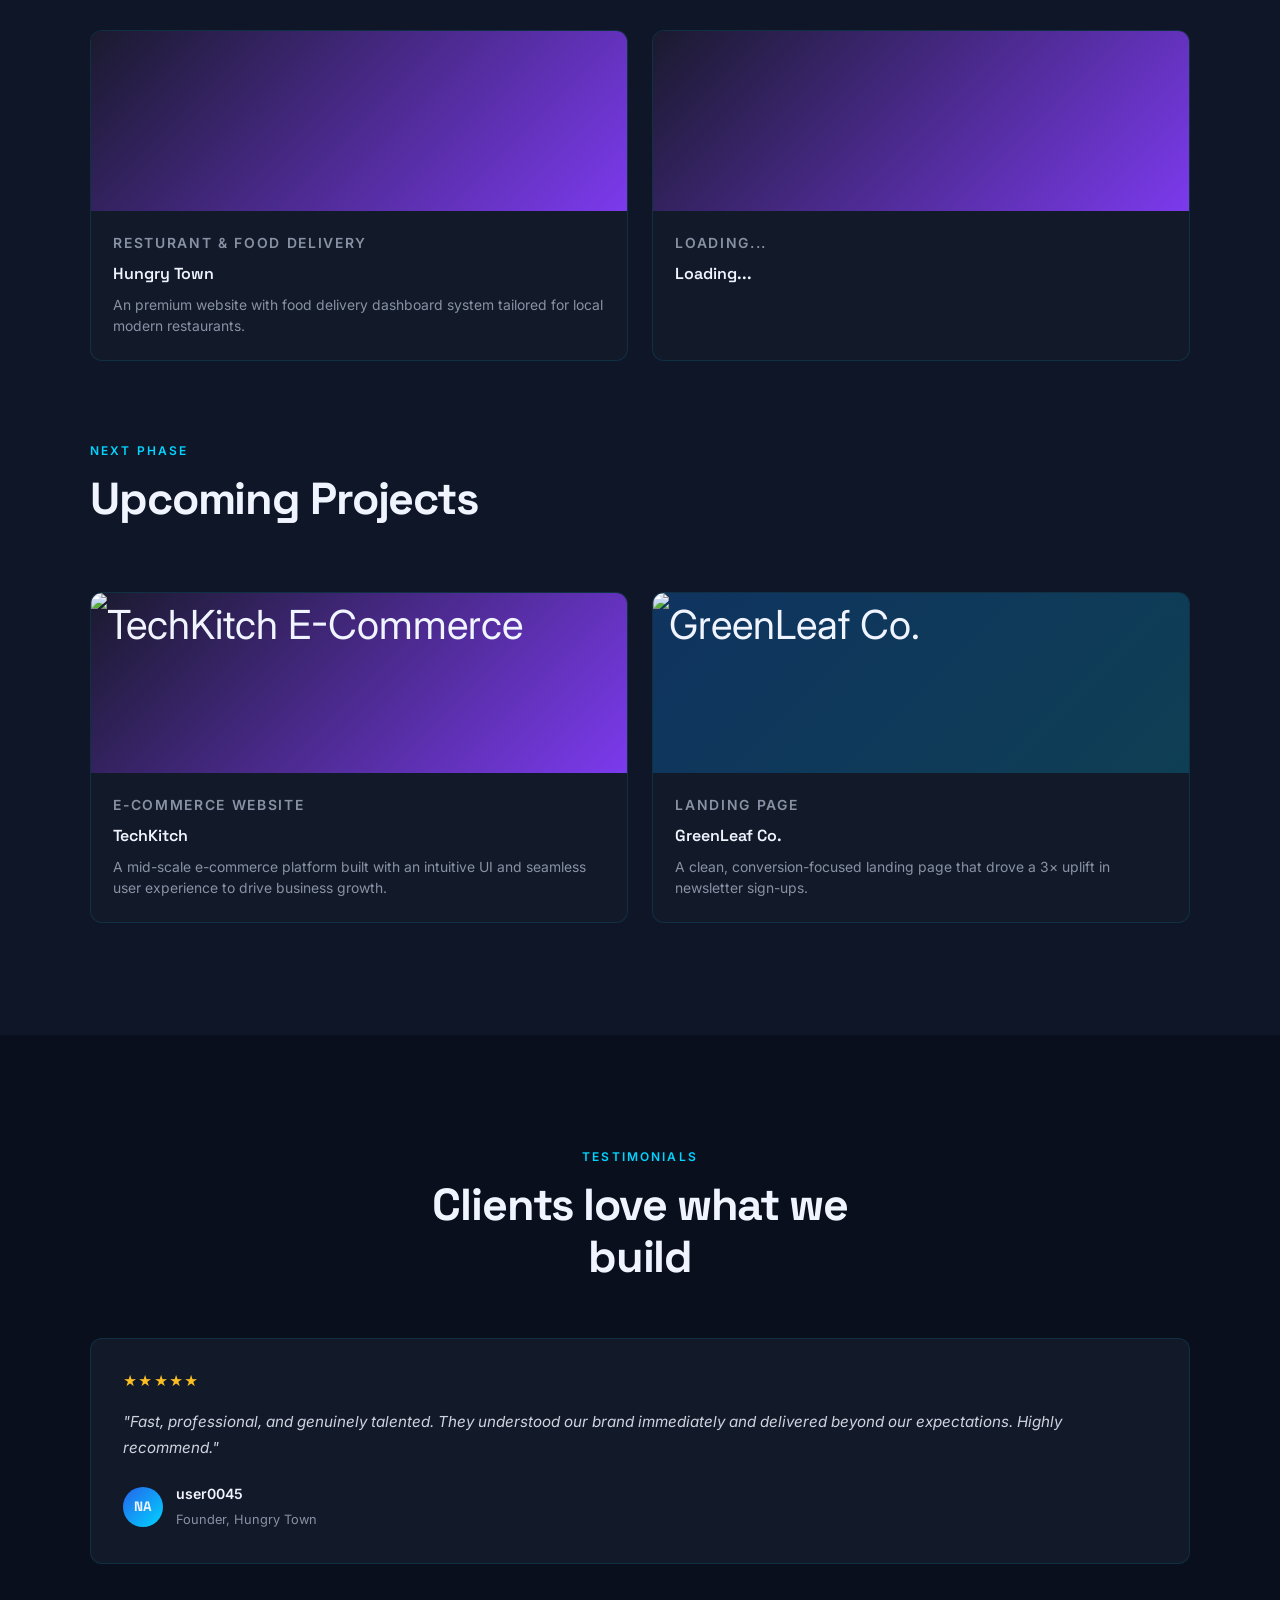
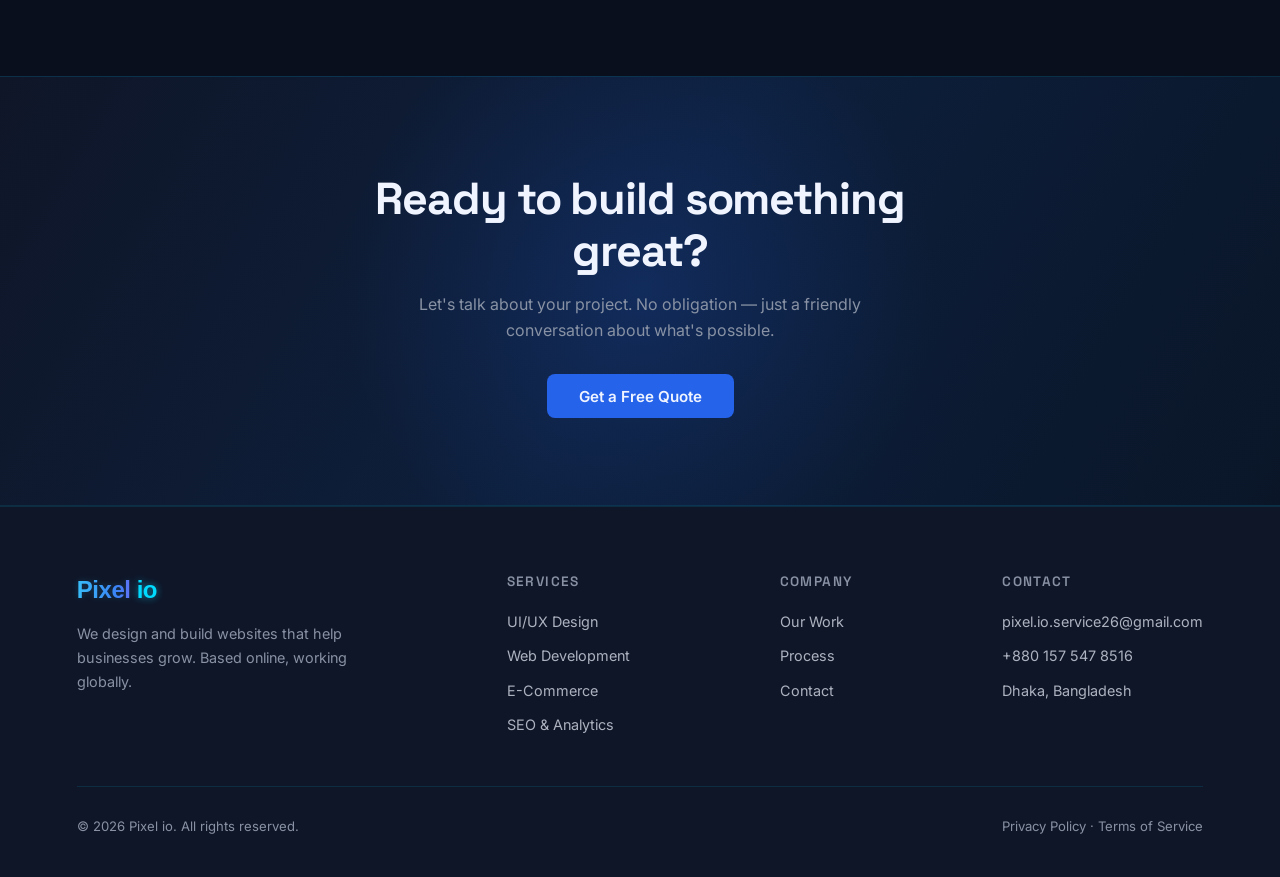
==== commit fc61cfd3: "Update index.html" ====
--- a/index.html
+++ b/index.html
@@ -601,7 +601,7 @@
     <li><a href="#services">Services</a></li>
     <li><a href="#work">Work</a></li>
     <li><a href="#process">Process</a></li>
-    <li><a href="contact.html" class="nav-cta">Get a Free Quote</a></li>
+    <li><a href="contact.html" class="nav-cta">Get a Free Quote / Contuct Us</a></li>
   </ul>
 </nav>
 
@@ -966,5 +966,256 @@
 });
 </script>
 
+<div class="ai-chat-widget">
+  <button class="ai-chat-trigger" id="aiChatTrigger">
+    <span class="bot-icon"></span>
+    <span class="bot-text">AI Assistant</span>
+  </button>
+
+  <div class="ai-chat-window" id="aiChatWindow">
+    <div class="ai-chat-header">
+      <div class="ai-avatar">PA</div>
+      <div class="ai-header-info">
+        <h4>Pixelio Assistant</h4>
+        <p>⚡ Online | Powered by Pixelio AI</p>
+      </div>
+      <button class="ai-close-btn" id="aiCloseBtn">&times;</button>
+    </div>
+
+    <div class="ai-chat-messages" id="aiChatMessages">
+      <div class="message bot-msg">
+        Hello! I am PixelAssistant. How can I help you with your web project today?
+      </div>
+    </div>
+
+    <div class="ai-chat-input-area">
+      <input type="text" id="aiChatInput" placeholder="Ask about services, pricing, process..." />
+      <button id="aiSendBtn">➔</button>
+    </div>
+  </div>
+</div>
+
+<style>
+
+  /* ── AI CHAT WIDGET STYLES ── */
+  .ai-chat-widget {
+    position: fixed;
+    bottom: 25px;
+    right: 25px;
+    z-index: 2000;
+    font-family: 'Inter', sans-serif;
+  }
+
+  /* ওপেনিং বাটন */
+  .ai-chat-trigger {
+    background: linear-gradient(135deg, #2563EB, #00D4FF);
+    border: none;
+    color: #F0F4FF;
+    padding: 12px 20px;
+    border-radius: 30px;
+    font-weight: 600;
+    font-size: 0.95rem;
+    cursor: pointer;
+    display: flex;
+    align-items: center;
+    gap: 8px;
+    box-shadow: 0 8px 24px rgba(0, 212, 255, 0.3);
+    transition: transform 0.2s, box-shadow 0.2s;
+  }
+  .ai-chat-trigger:hover {
+    transform: translateY(-2px);
+    box-shadow: 0 12px 30px rgba(0, 212, 255, 0.5);
+  }
+  .ai-chat-trigger .bot-icon { font-size: 1.2rem; }
+
+  /* মেইন চ্যাট উইন্ডো */
+  .ai-chat-window {
+    position: absolute;
+    bottom: 70px;
+    right: 0;
+    width: 340px;
+    height: 450px;
+    background: #0F1628;
+    border: 1px solid rgba(0, 212, 255, 0.15);
+    border-radius: 16px;
+    box-shadow: 0 12px 40px rgba(0,0,0,0.5);
+    display: flex;
+    flex-direction: column;
+    overflow: hidden;
+    transform: scale(0.9);
+    opacity: 0;
+    pointer-events: none;
+    transition: all 0.3s cubic-bezier(0.175, 0.885, 0.32, 1.275);
+    transform-origin: bottom right;
+  }
+
+  /* চ্যাট ওপেন স্টেট */
+  .ai-chat-window.active {
+    transform: scale(1);
+    opacity: 1;
+    pointer-events: auto;
+  }
+
+  /* চ্যাট হেডার */
+  .ai-chat-header {
+    background: #121929;
+    padding: 15px;
+    display: flex;
+    align-items: center;
+    gap: 12px;
+    border-bottom: 1px solid rgba(0, 212, 255, 0.1);
+  }
+  .ai-avatar {
+    width: 38px; height: 38px;
+    background: rgba(0, 212, 255, 0.1);
+    border: 1px solid #00D4FF;
+    border-radius: 50%;
+    display: flex; align-items: center; justify-content: center;
+    font-size: 1.1rem;
+  }
+  .ai-header-info h4 { font-family: 'Space Grotesk', sans-serif; font-size: 0.95rem; color: #F0F4FF; }
+  .ai-header-info p { font-size: 0.75rem; color: #00D4FF; }
+  .ai-close-btn {
+    margin-left: auto; background: none; border: none;
+    color: #8892A4; font-size: 1.5rem; cursor: pointer;
+  }
+  .ai-close-btn:hover { color: #F0F4FF; }
+
+  /* মেসেজ এরিয়া */
+  .ai-chat-messages {
+    flex: 1; padding: 15px;
+    overflow-y: auto; display: flex;
+    flex-direction: column; gap: 12px;
+    background: #0A0F1E;
+  }
+  .message {
+    padding: 10px 14px; border-radius: 12px;
+    font-size: 0.88rem; max-width: 80%;
+    line-height: 1.4; word-wrap: break-word;
+  }
+  .bot-msg {
+    background: #121929; color: #F0F4FF;
+    align-self: flex-start; border-bottom-left-radius: 4px;
+    border: 1px solid rgba(240,244,255,0.05);
+  }
+  .user-msg {
+    background: #2563EB; color: #white;
+    align-self: flex-end; border-bottom-right-radius: 4px;
+  }
+
+  /* ইনপুট এরিয়া */
+  .ai-chat-input-area {
+    padding: 12px; background: #121929;
+    display: flex; gap: 8px; border-top: 1px solid rgba(0, 212, 255, 0.1);
+  }
+  .ai-chat-input-area input {
+    flex: 1; background: #0A0F1E; border: 1px solid rgba(0, 212, 255, 0.1);
+    border-radius: 8px; padding: 10px 14px; color: #F0F4FF; font-size: 0.85rem;
+  }
+  .ai-chat-input-area input:focus { outline: 1px solid #00D4FF; }
+  .ai-chat-input-area button {
+    background: #2563EB; color: white; border: none;
+    border-radius: 8px; width: 38px; cursor: pointer;
+    transition: background 0.2s;
+  }
+  .ai-chat-input-area button:hover { background: #00D4FF; }
+
+  /* স্ক্রোলবার কাস্টমাইজেশন */
+  .ai-chat-messages::-webkit-scrollbar { width: 4px; }
+  .ai-chat-messages::-webkit-scrollbar-thumb { background: rgba(0, 212, 255, 0.2); border-radius: 4px; }
+
+  /* মোবাইল রেস্পন্সিভ */
+  @media (max-width: 400px) {
+    .ai-chat-window { width: calc(100vw - 40px); height: 400px; right: -5px; }
+  }
+</style>
+
+<script>
+  // ── AI CHAT INTERACTION LOGIC ──
+  document.addEventListener("DOMContentLoaded", function() {
+    const trigger = document.getElementById("aiChatTrigger");
+    const windowBox = document.getElementById("aiChatWindow");
+    const closeBtn = document.getElementById("aiCloseBtn");
+    const sendBtn = document.getElementById("aiSendBtn");
+    const input = document.getElementById("aiChatInput");
+    const messagesContainer = document.getElementById("aiChatMessages");
+
+    // চ্যাট ওপেন/ক্লোজ টগল
+    trigger.addEventListener("click", () => windowBox.classList.add("active"));
+    closeBtn.addEventListener("click", (e) => {
+      e.stopPropagation();
+      windowBox.classList.remove("active");
+    });
+
+    // মেসেজ পাঠানোর ফাংশন
+    function sendMessage() {
+      const text = input.value.trim();
+      if (!text) return;
+
+      // ইউজারের মেসেজ অ্যাড করা
+      const userDiv = document.createElement("div");
+      userDiv.className = "message user-msg";
+      userDiv.textContent = text;
+      messagesContainer.appendChild(userDiv);
+      input.value = "";
+      messagesContainer.scrollTop = messagesContainer.scrollHeight;
+
+      // বটের অটোমেটিক স্মার্ট রিপ্লাই (নকল AI রেসপন্স লজিক)
+      setTimeout(() => {
+        const botDiv = document.createElement("div");
+        botDiv.className = "message bot-msg";
+        botDiv.innerHTML = getBotResponse(text);
+        messagesContainer.appendChild(botDiv);
+        messagesContainer.scrollTop = messagesContainer.scrollHeight;
+      }, 800);
+    }
+
+    // বাটন ক্লিক ও এন্টার কী হ্যান্ডেলার
+
+    sendBtn.addEventListener("click", sendMessage);
+    input.addEventListener("keypress", (e) => { if (e.key === "Enter") sendMessage(); });
+
+    // কাস্টম কি-ওয়ার্ড বেসড রিপ্লাই সিস্টেম (Smart Offline AI)
+    function getBotResponse(query) {
+
+      const lowerQuery = query.toLowerCase();
+
+      if (lowerQuery.includes("service") || lowerQuery.includes("what you do")) {
+        return "We offer UI/UX Design, Full-Stack Web Development, E-Commerce Stores (Shopify/Custom), SEO, and Website Maintenance. You can check our <b>Services</b> section for details!";
+      }
+
+      if (lowerQuery.includes("price") || lowerQuery.includes("cost") || lowerQuery.includes("how much")) {
+        return "Pricing depends entirely on your project scope (Landing page vs Custom platform). Click the <b>'Get a Free Quote'</b> button or visit our contact page to get an exact estimate within 24 hours!";
+      }
+
+      if (lowerQuery.includes("contact") || lowerQuery.includes("hire") || lowerQuery.includes("email")) {
+        return "You can reach us at <b>pixel.io.service26@gmail.com</b> or call <b>+880 157 547 8516</b>. Alternatively, you can fill out the form on our Contact page.";
+      }
+
+      if (lowerQuery.includes("hello") || lowerQuery.includes("hi") || lowerQuery.includes("hey")) {
+        return "Hello there! Welcome to Pixel io. How can we elevate your digital presence today?";
+      }
+
+      if (lowerQuery.includes("process") || lowerQuery.includes("how it works")) {
+        return "Our workflow is simple: 1. Discovery Call ➔ 2. UI Design ➔ 3. Fast Clean Development ➔ 4. Final Launch with Testing.";
+      }
+
+      if (lowerQuery.includes("location") || lowerQuery.includes("where are you") || lowerQuery.includes("country") || lowerQuery.includes("place")) {
+  return "We are based in <b>Dhaka, Bangladesh</b>, but we operate 100% <b>Worldwide via Remote Work</b>! No matter where you are, we can collaborate seamlessly online.";
+}
+
+if (lowerQuery.includes("support") || lowerQuery.includes("help") || lowerQuery.includes("fix") || lowerQuery.includes("bug") || lowerQuery.includes("broken")) {
+  return "Need technical help? If something isn't working or you need maintenance, email us at <b>pixel.io.service26@gmail.com</b> or open a ticket via <b>Contact Us</b>. We will fix it ASAP!";
+}
+
+if (lowerQuery.includes("founder") || lowerQuery.includes("owner") || lowerQuery.includes("who made") || lowerQuery.includes("creator") || lowerQuery.includes("who developed")) {
+  return "Pixel io was founded by <b>Adnan Sanim</b>, a professional Web Developer & Designer based in Dhaka, Bangladesh. He started this studio to build high-performance, conversion-ready websites for businesses worldwide.";
+}
+
+      // ডিফল্ট রিপ্লাই
+      return "Thanks for reaching out! That sounds interesting. Please leave your request or details on our <b>Get a Free Quote / Contact Us</b> page, and our team will get back to you shortly!";
+    }
+  });
+</script>
 </body>
 </html>
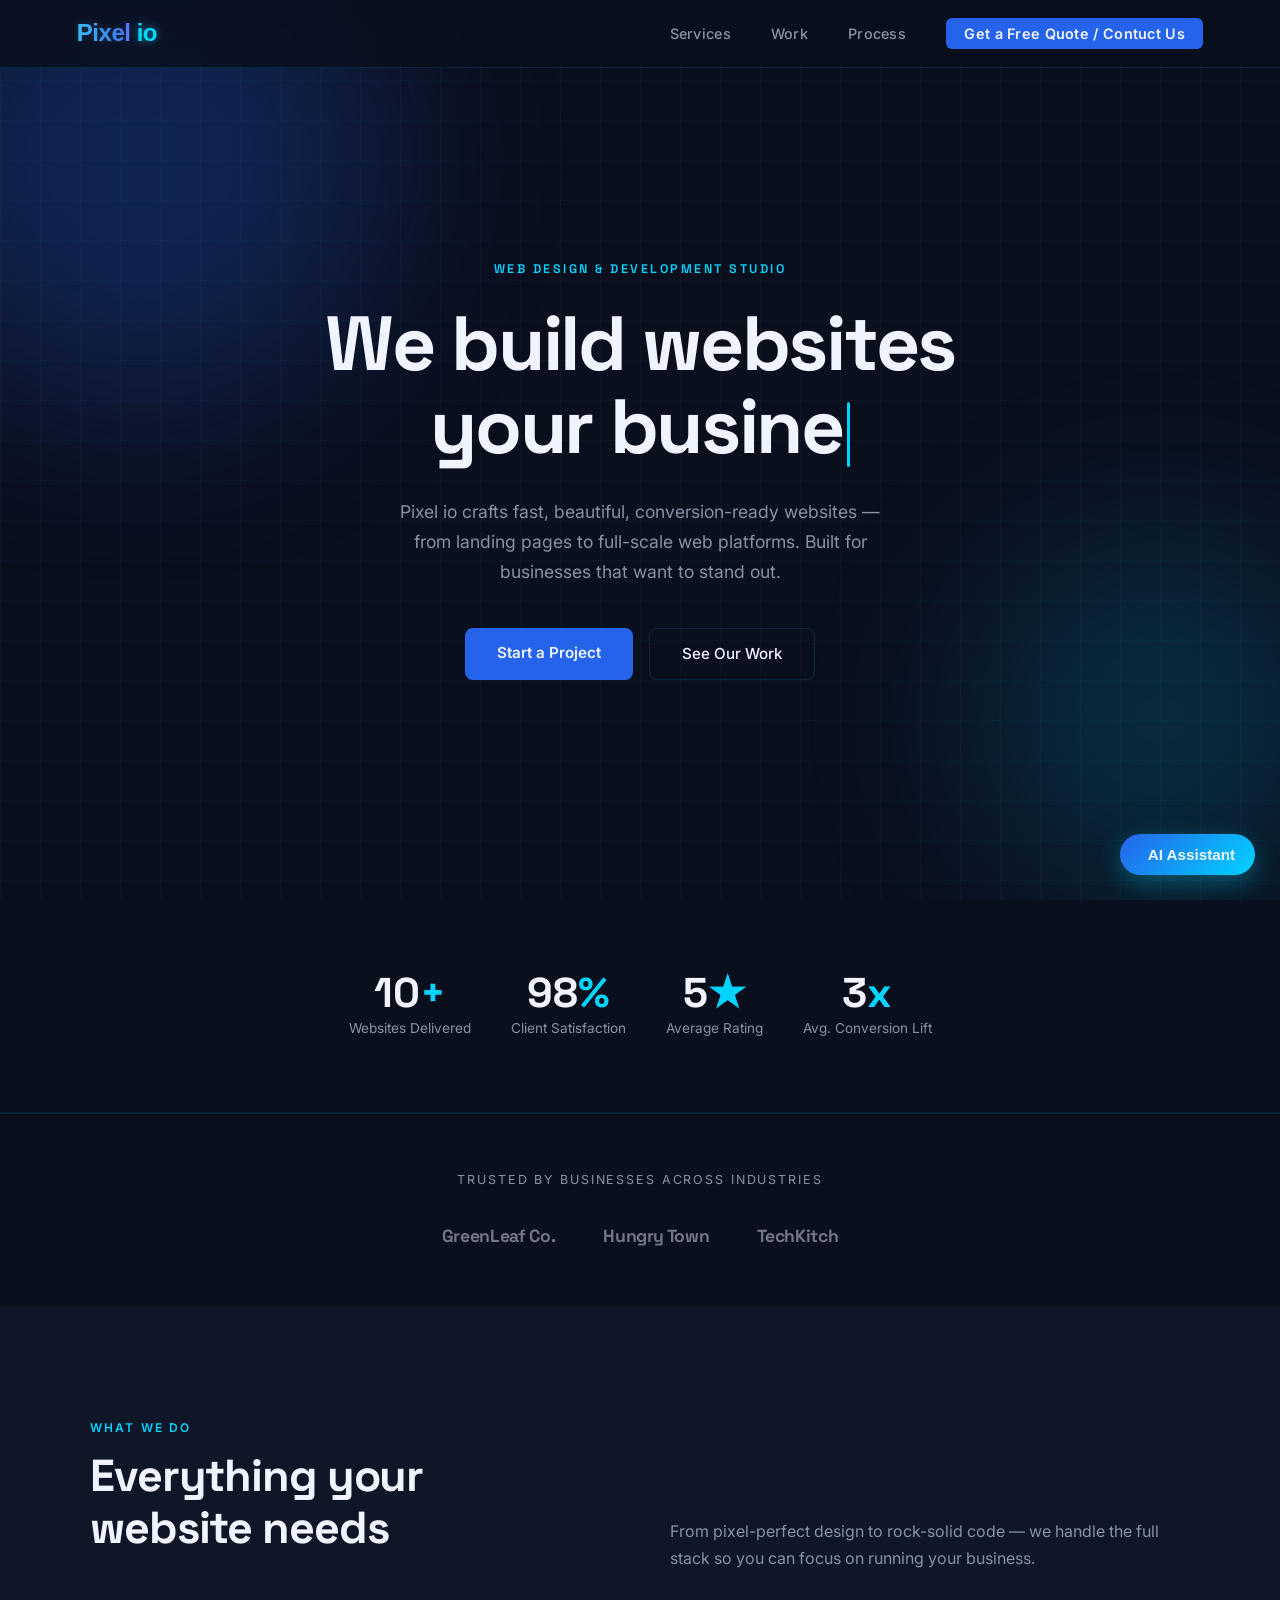
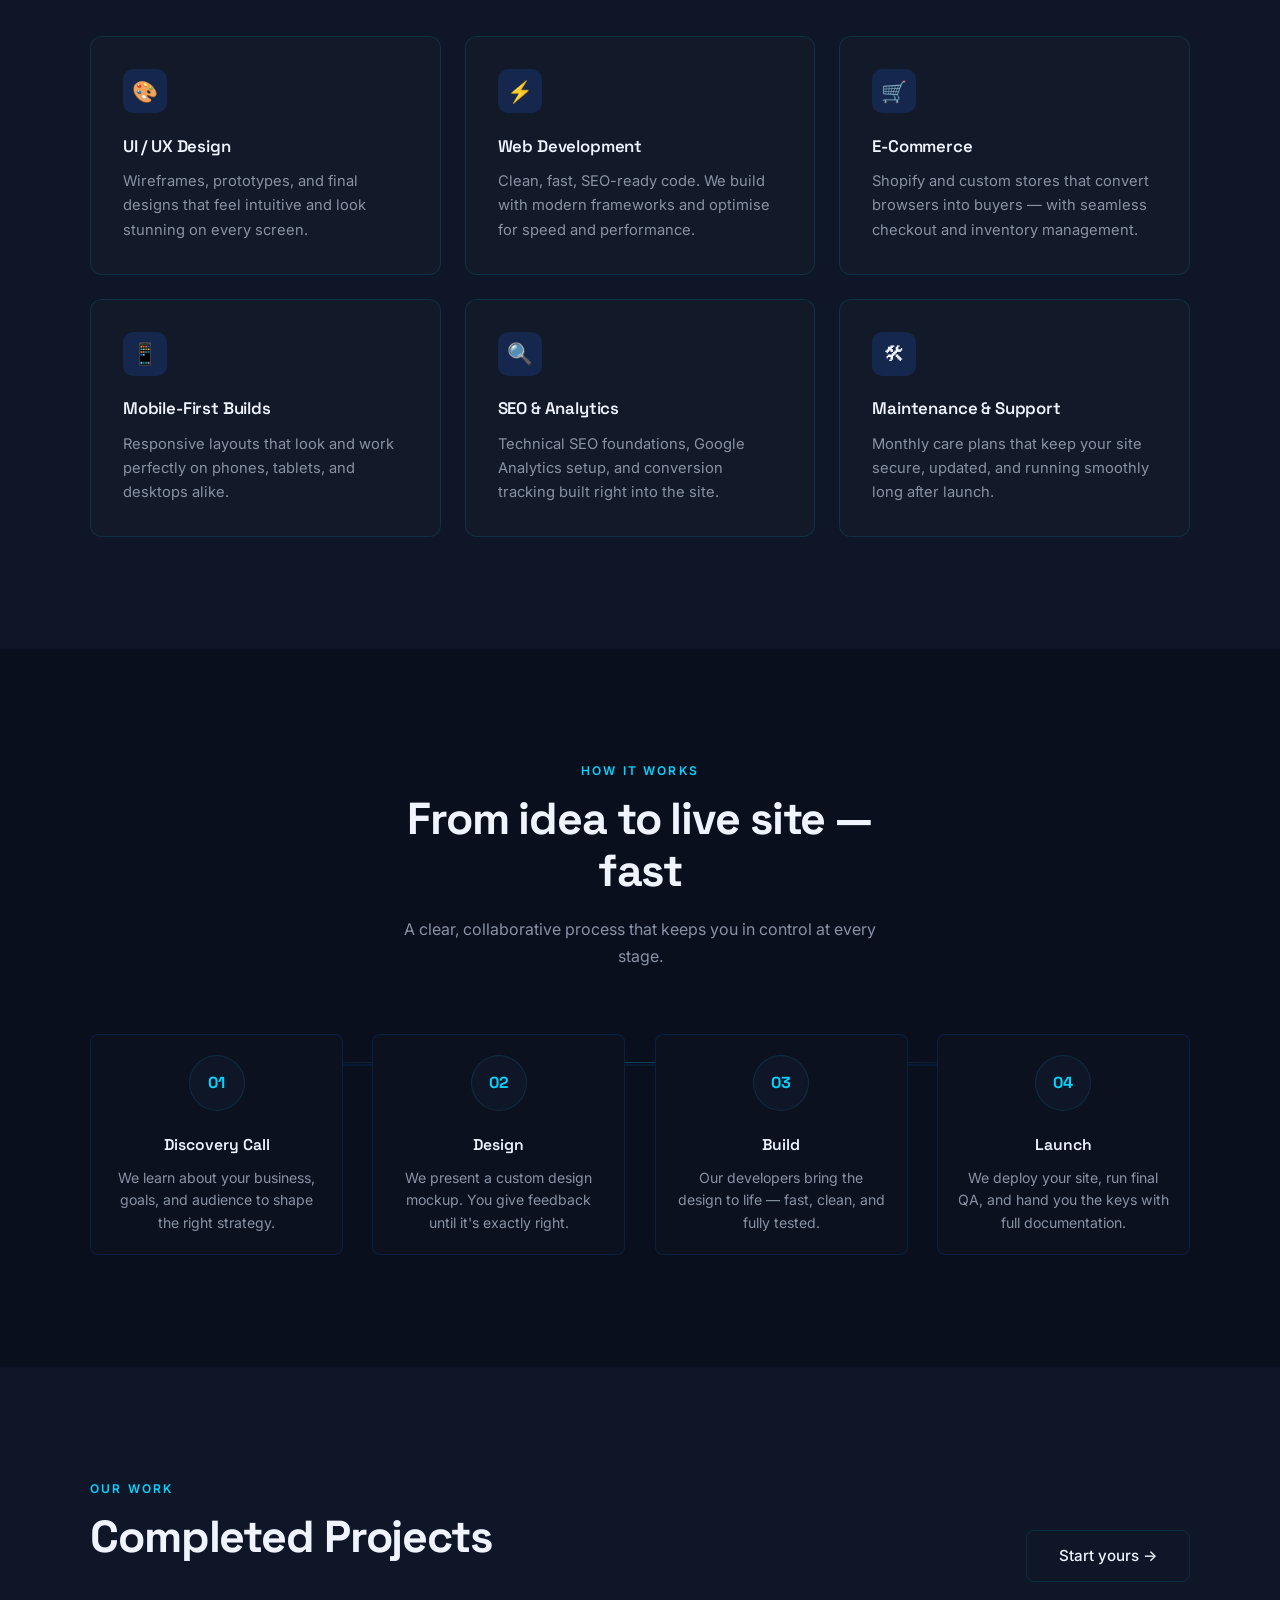
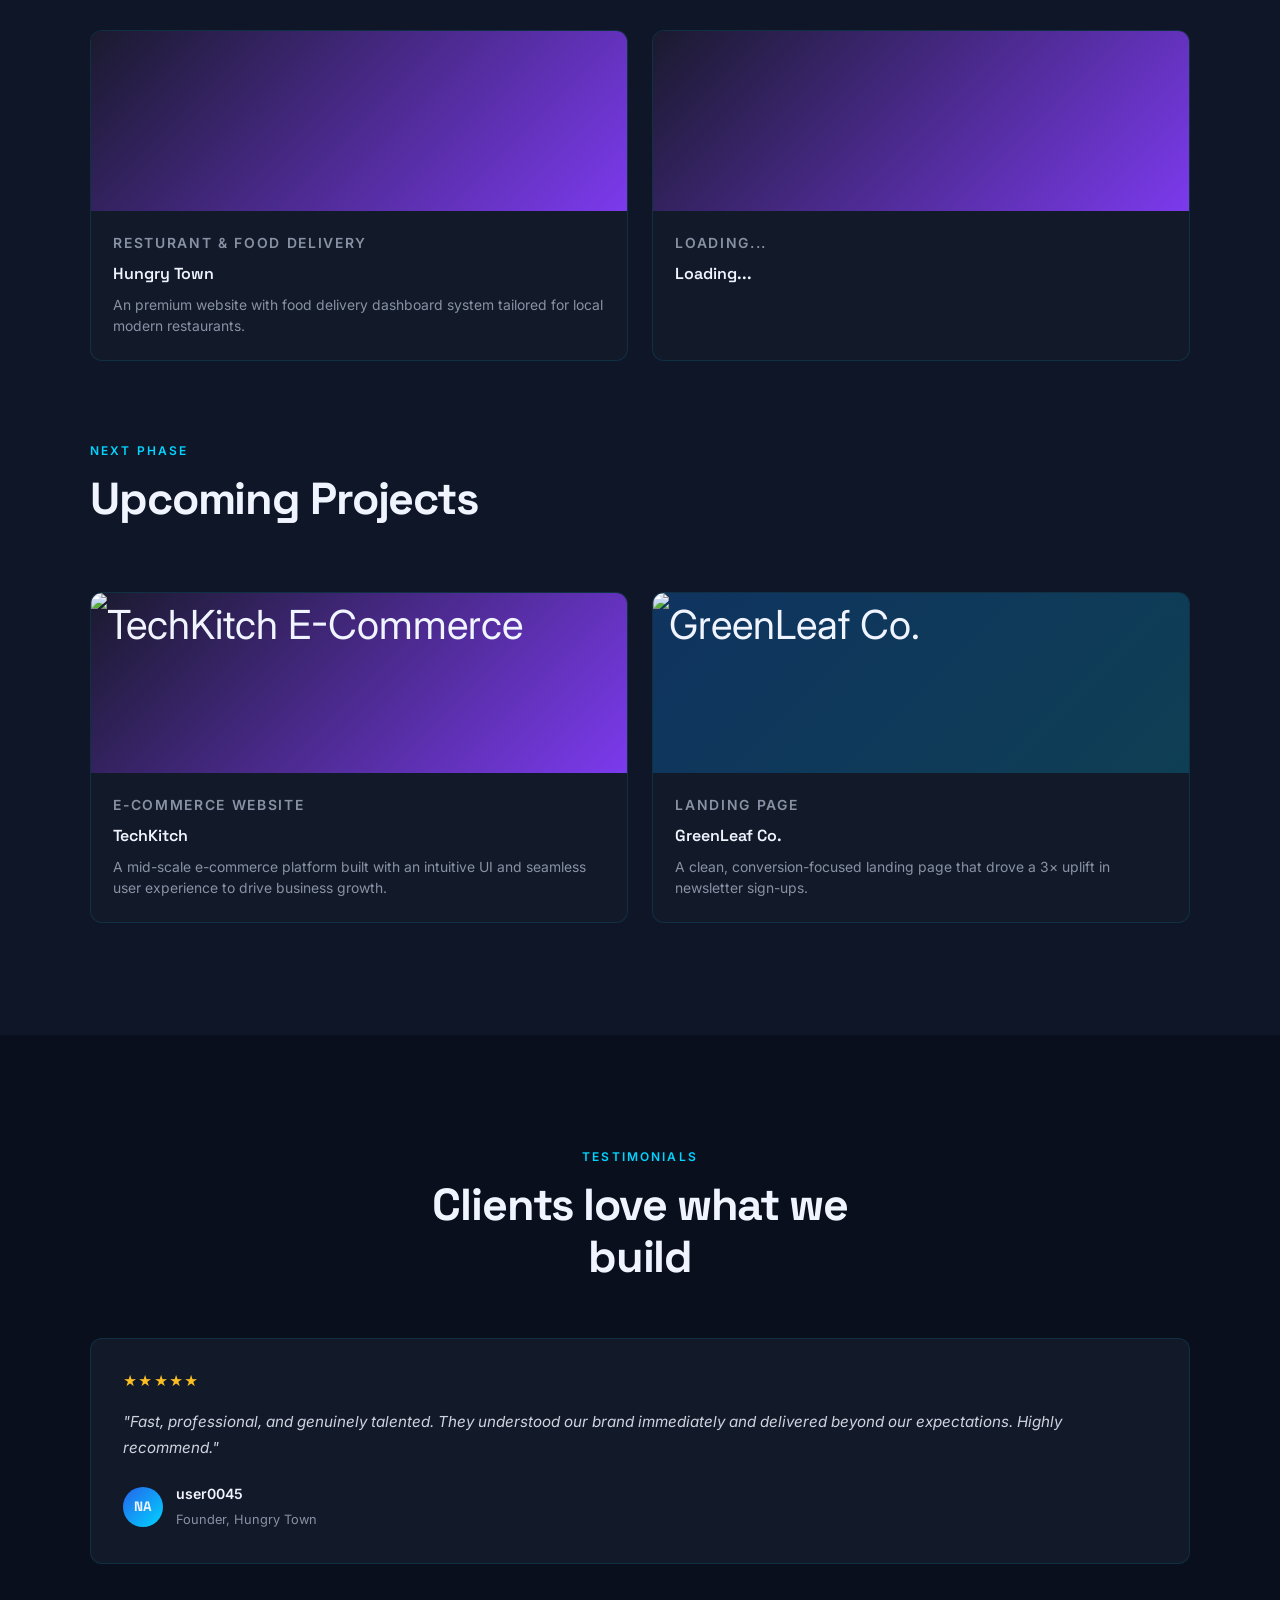
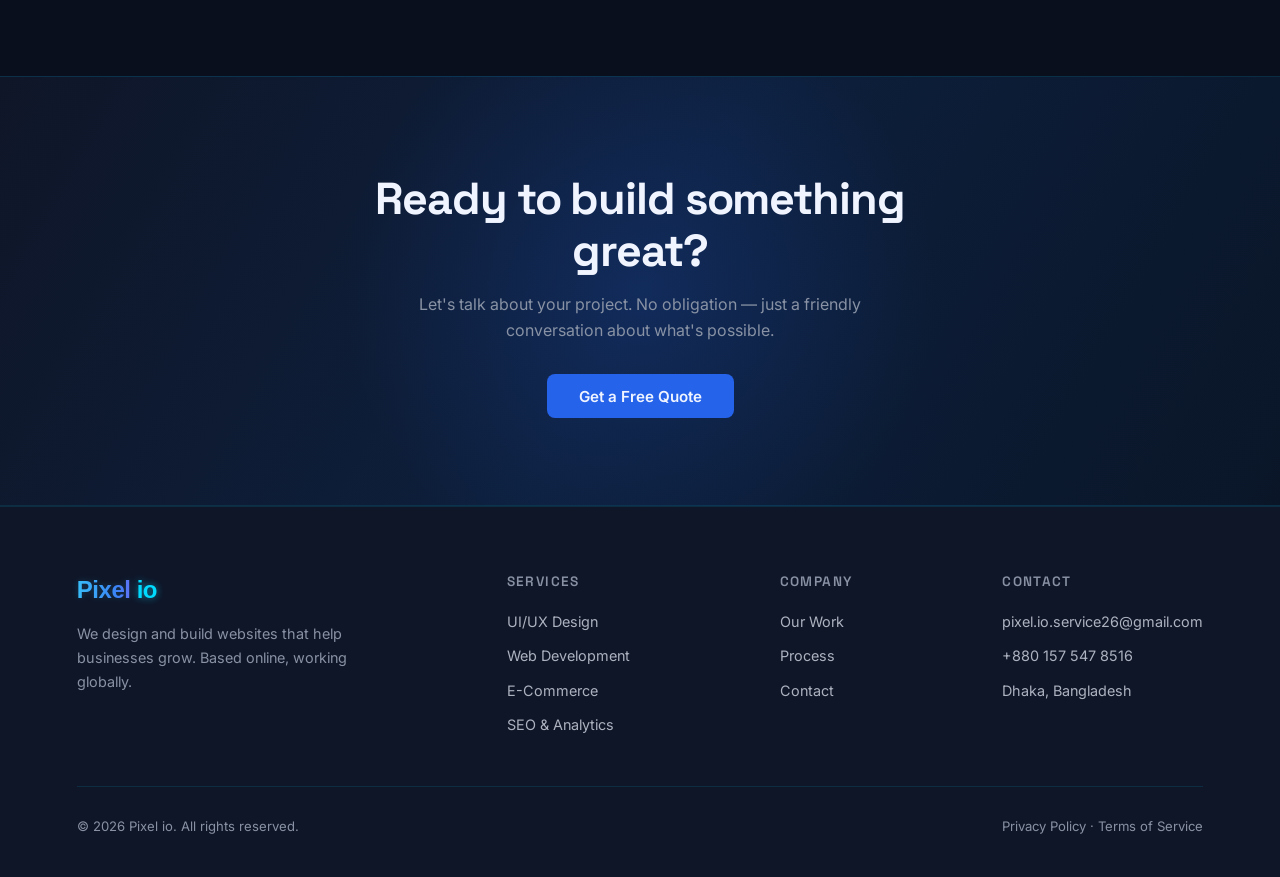
==== commit fb48be0c: "Update index.html" ====
--- a/index.html
+++ b/index.html
@@ -977,14 +977,14 @@
       <div class="ai-avatar">PA</div>
       <div class="ai-header-info">
         <h4>Pixelio Assistant</h4>
-        <p>⚡ Online | Powered by Pixelio AI</p>
+        <p>🟢 Online | Powered by Pixelio AI</p>
       </div>
       <button class="ai-close-btn" id="aiCloseBtn">&times;</button>
     </div>
 
     <div class="ai-chat-messages" id="aiChatMessages">
       <div class="message bot-msg">
-        Hello! I am PixelAssistant. How can I help you with your web project today?
+        Hello! I am Pixelio Assistant. How can I help you with your web project today?
       </div>
     </div>
 
@@ -1212,6 +1212,10 @@
   return "Pixel io was founded by <b>Adnan Sanim</b>, a professional Web Developer & Designer based in Dhaka, Bangladesh. He started this studio to build high-performance, conversion-ready websites for businesses worldwide.";
 }
 
+      if (lowerQuery.includes("day") || lowerQuery.includes("deliver") || lowerQuery.includes("how long") || lowerQuery.includes("time frame") || lowerQuery.includes("when")) {
+  return "Delivery time depends on the project scope: Landing Pages usually take <b>3-5 days</b>, while full Custom Platforms or E-commerce sites take <b>1-2 weeks</b>. We always ensure fast and clean deployment!";
+}
+
       // ডিফল্ট রিপ্লাই
       return "Thanks for reaching out! That sounds interesting. Please leave your request or details on our <b>Get a Free Quote / Contact Us</b> page, and our team will get back to you shortly!";
     }
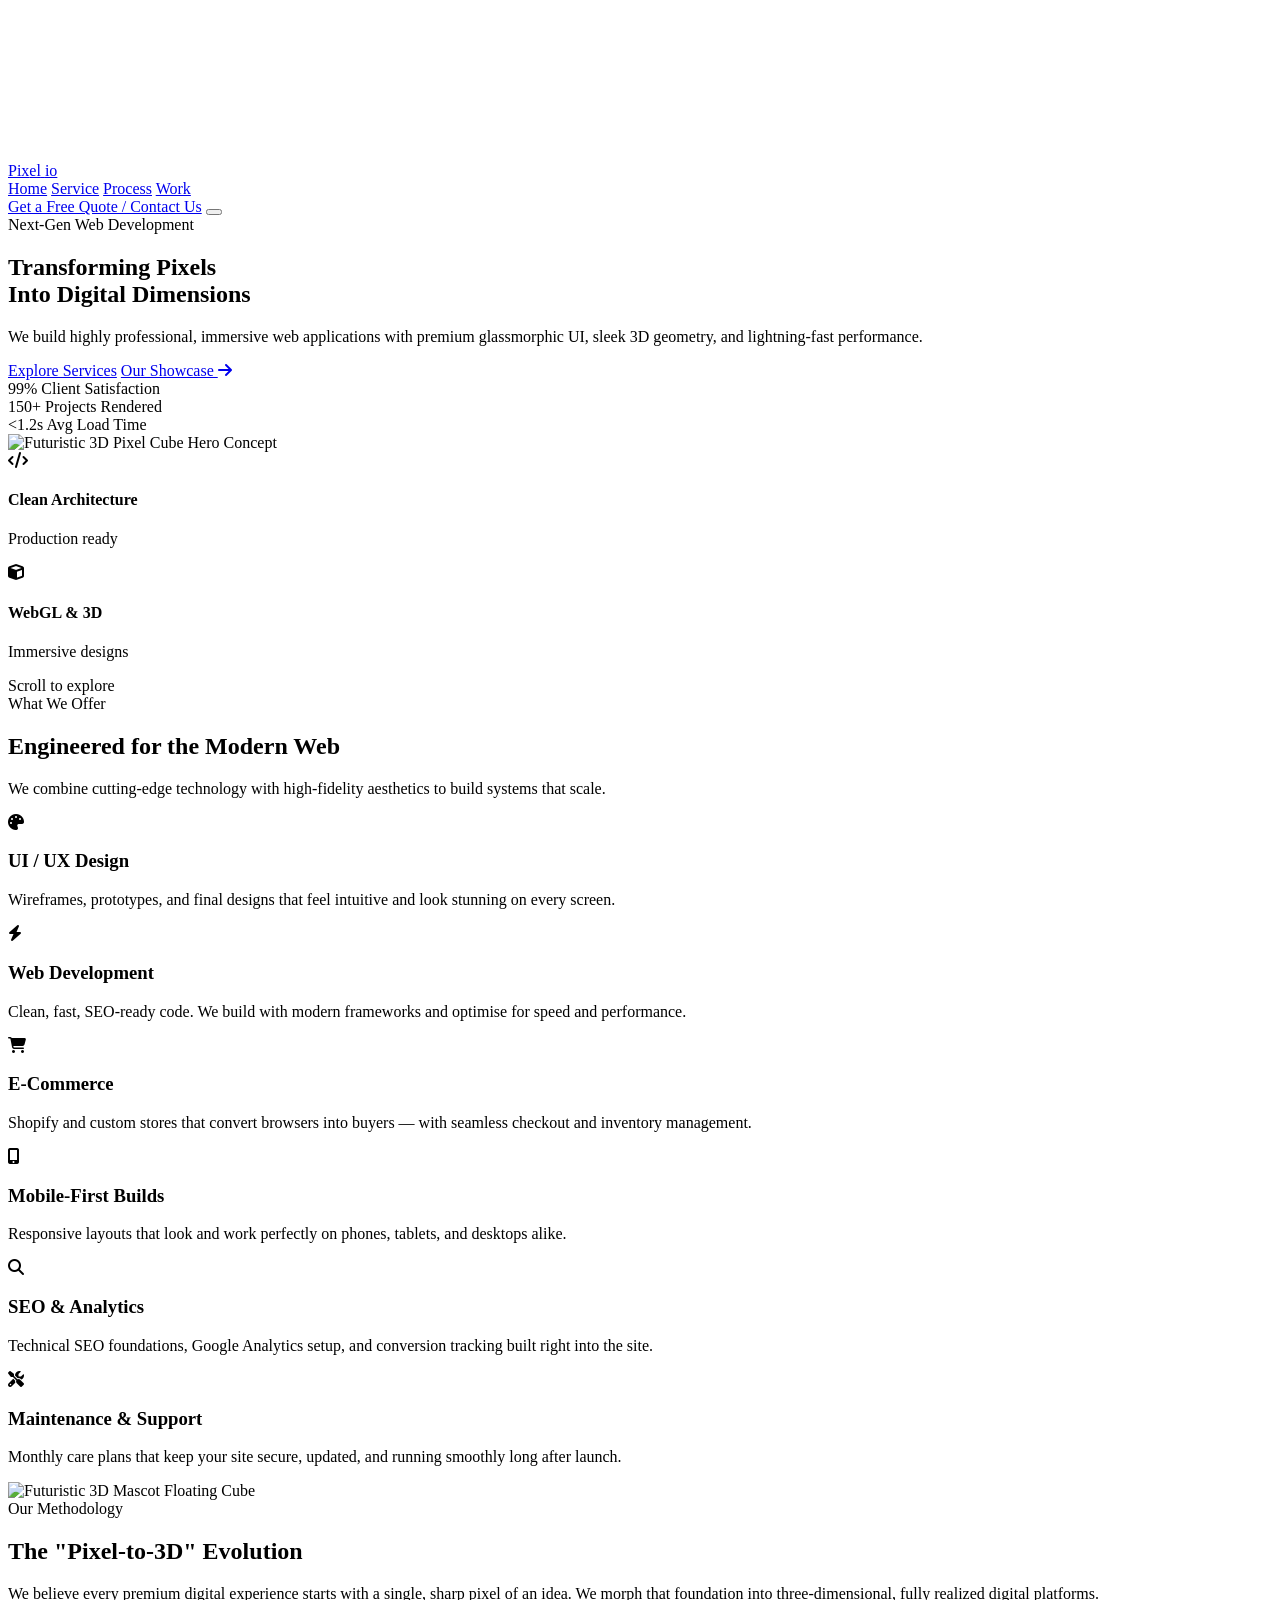
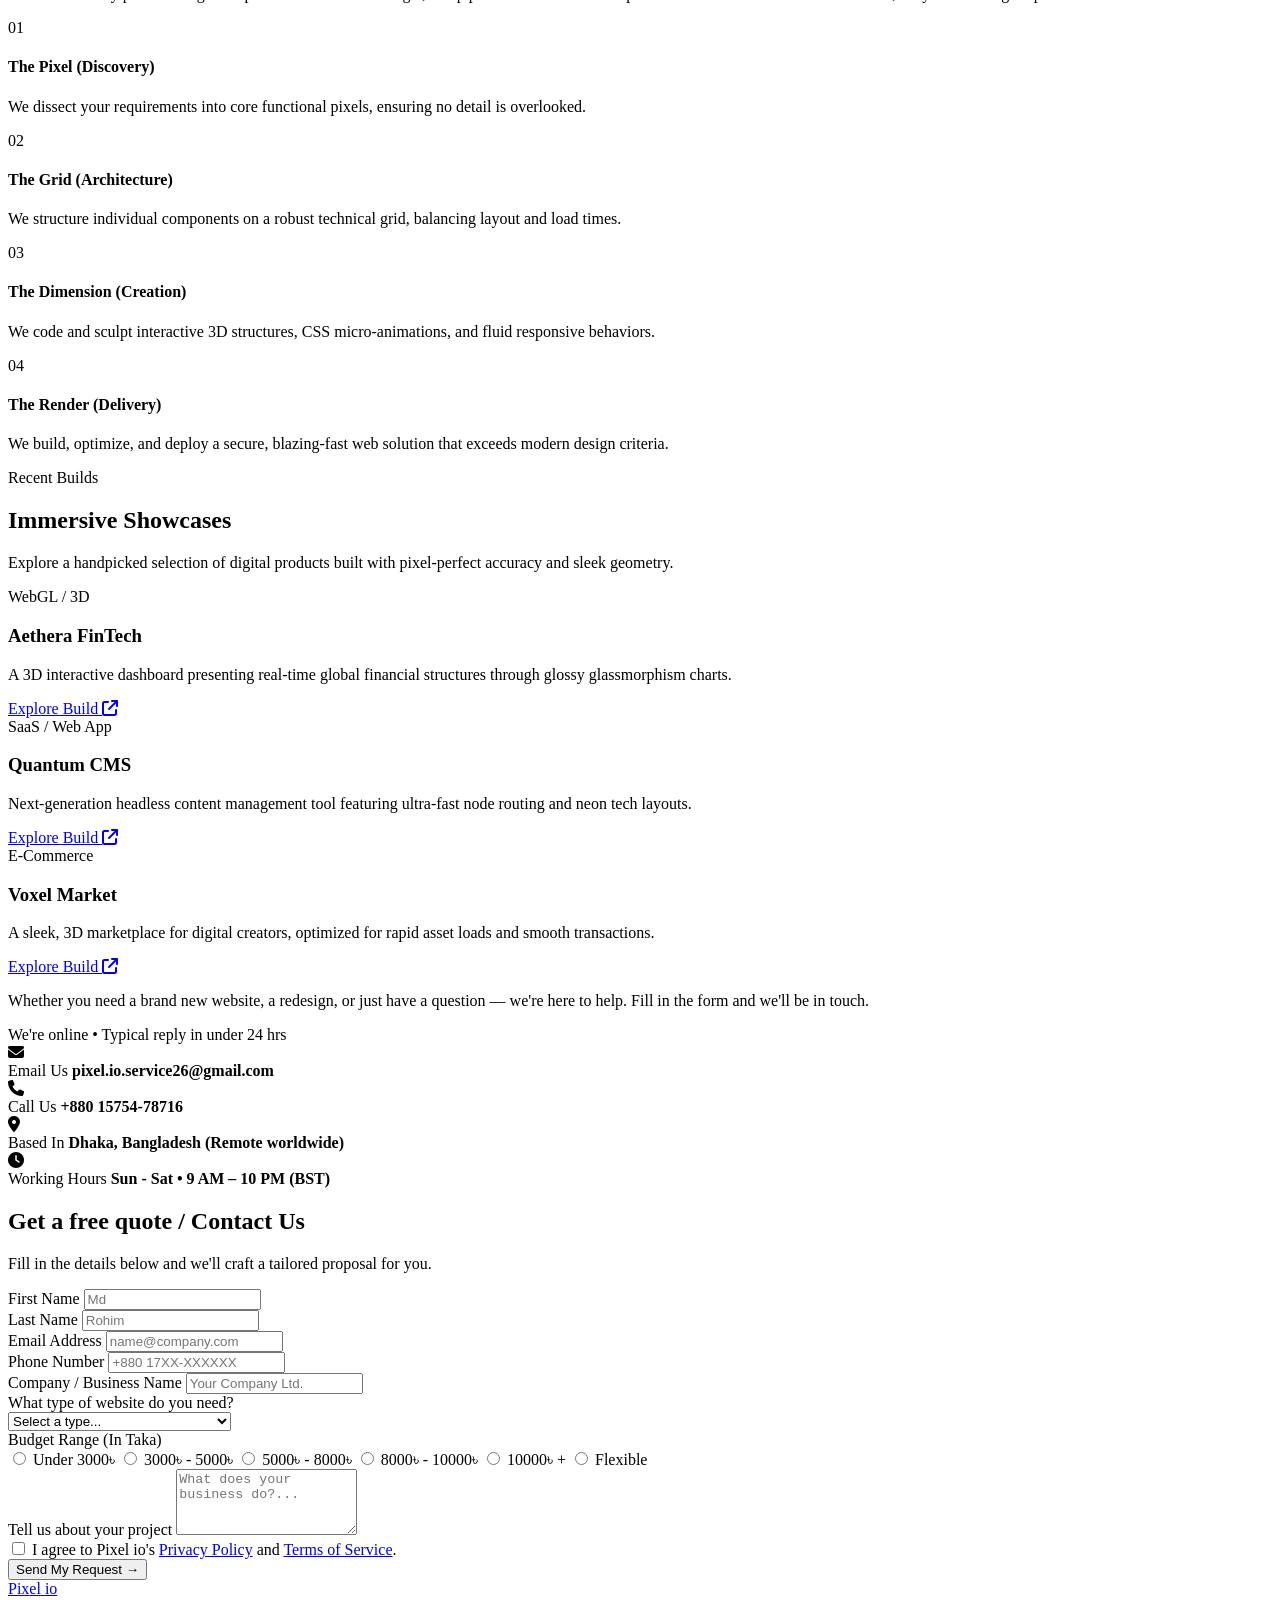
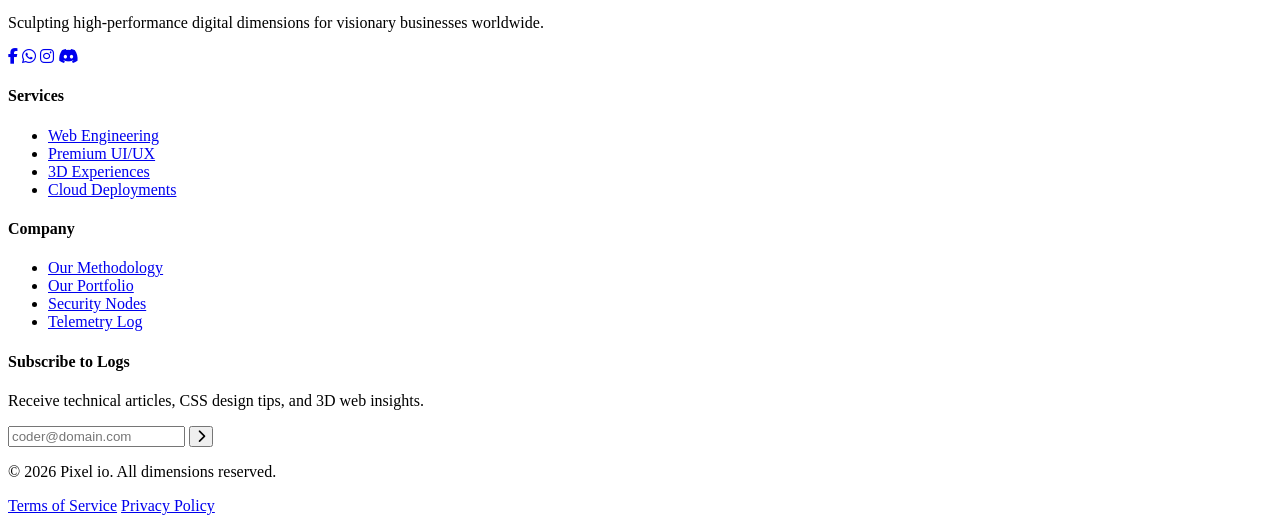
==== commit 7dbed63d: "Update index.html" ====
--- a/index.html
+++ b/index.html
@@ -1,1225 +1,538 @@
 <!DOCTYPE html>
 <html lang="en">
 <head>
-<meta name="google-site-verification" content="_CsZ-CMYKY0Ie9BvLepNV-VoDq8q1xmA_aTu3yJlPxk" />
-  <meta charset="UTF-8" />
-  <meta name="viewport" content="width=device-width, initial-scale=1.0"/>
-  <title>Pixel io — Crafting Your Digital Presence.</title>
-  <link rel="preconnect" href="https://fonts.googleapis.com"/>
-  <link rel="preconnect" href="https://fonts.gstatic.com" crossorigin/>
-  <link href="https://fonts.googleapis.com/css2?family=Space+Grotesk:wght@300;400;500;600;700&family=Inter:wght@300;400;500&display=swap" rel="stylesheet"/>
-  <style>
-    *, *::before, *::after { box-sizing: border-box; margin: 0; padding: 0; }
-
-    :root {
-      --navy:   #0A0F1E;
-      --navy2:  #0F1628;
-      --blue:   #2563EB;
-      --cyan:   #00D4FF;
-      --white:  #F0F4FF;
-      --slate:  #8892A4;
-      --card:   #121929;
-      --border: rgba(0,212,255,0.12);
-    }
-
-    html { scroll-behavior: smooth; }
-
-    body {
-      background: var(--navy);
-      color: var(--white);
-      font-family: 'Inter', sans-serif;
-      font-size: 16px;
-      line-height: 1.6;
-      overflow-x: hidden;
-    }
-
-    /* ── NAV ── */
-    nav {
-      position: fixed; top: 0; left: 0; right: 0; z-index: 100;
-      display: flex; align-items: center; justify-content: space-between;
-      padding: 0 6vw;
-      height: 68px;
-      background: rgba(10,15,30,0.82);
-      backdrop-filter: blur(14px);
-      border-bottom: 1px solid var(--border);
-    }
-
-    .logo {
-      font-family: 'Space Grotesk', sans-serif;
-      font-weight: 700;
-      font-size: 1.35rem;
-      color: var(--white);
-      text-decoration: none;
-      letter-spacing: -0.02em;
-    }
-    .logo span { color: var(--cyan); }
-
-    nav ul {
-      list-style: none;
-      display: flex;
-      gap: 2.5rem;
-      align-items: center;
-    }
-    nav ul a {
-      color: var(--slate);
-      text-decoration: none;
-      font-size: 0.9rem;
-      font-weight: 500;
-      letter-spacing: 0.02em;
-      transition: color 0.2s;
-    }
-    nav ul a:hover { color: var(--white); }
-
-    .nav-cta {
-      background: var(--blue);
-      color: var(--white) !important;
-      padding: 0.45rem 1.15rem;
-      border-radius: 6px;
-      font-weight: 600 !important;
-      transition: background 0.2s, transform 0.15s !important;
-    }
-    .nav-cta:hover { background: #1d4ed8 !important; transform: translateY(-1px); }
-
-    /* ── HERO ── */
-    .hero {
-      min-height: 100vh;
-      display: flex;
-      flex-direction: column;
-      align-items: center;
-      justify-content: center;
-      text-align: center;
-      padding: 120px 6vw 80px;
-      position: relative;
-      overflow: hidden;
-    }
-
-    /* pixel grid background */
-    .pixel-grid {
-      position: absolute; inset: 0;
-      background-image:
-        linear-gradient(rgba(0,212,255,0.04) 1px, transparent 1px),
-        linear-gradient(90deg, rgba(0,212,255,0.04) 1px, transparent 1px);
-      background-size: 40px 40px;
-      pointer-events: none;
-    }
-
-    /* glowing orbs */
-    .orb {
-      position: absolute;
-      border-radius: 50%;
-      filter: blur(90px);
-      pointer-events: none;
-    }
-    .orb-1 { width: 480px; height: 480px; background: rgba(37,99,235,0.25); top: -80px; left: -100px; }
-    .orb-2 { width: 360px; height: 360px; background: rgba(0,212,255,0.15); bottom: 0; right: -60px; }
-
-    .hero-eyebrow {
-      font-family: 'Space Grotesk', sans-serif;
-      font-size: 0.78rem;
-      font-weight: 600;
-      letter-spacing: 0.2em;
-      text-transform: uppercase;
-      color: var(--cyan);
-      margin-bottom: 1.4rem;
-      position: relative;
-    }
-
-    h1 {
-      font-family: 'Space Grotesk', sans-serif;
-      font-size: clamp(2.6rem, 6vw, 5rem);
-      font-weight: 700;
-      line-height: 1.08;
-      letter-spacing: -0.03em;
-      max-width: 780px;
-      position: relative;
-      min-height: 2.2em;
-    }
-
-    h1 .accent { color: var(--cyan); }
-
-    /* blinking cursor */
-    h1 .cursor {
-      display: inline-block;
-      width: 3px; height: 0.85em;
-      background: var(--cyan);
-      margin-left: 4px;
-      vertical-align: middle;
-      border-radius: 2px;
-      animation: blink 1.1s step-end infinite;
-    }
-    @keyframes blink { 0%,100%{opacity:1} 50%{opacity:0} }
-
-    .hero-sub {
-      color: var(--slate);
-      font-size: 1.1rem;
-      max-width: 520px;
-      margin: 1.6rem auto 2.6rem;
-      position: relative;
-      line-height: 1.7;
-    }
-
-    .hero-btns {
-      display: flex; gap: 1rem; flex-wrap: wrap; justify-content: center;
-      position: relative;
-    }
-
-    .btn-primary {
-      background: var(--blue);
-      color: var(--white);
-      padding: 0.8rem 2rem;
-      border-radius: 8px;
-      text-decoration: none;
-      font-weight: 600;
-      font-size: 0.95rem;
-      transition: background 0.2s, transform 0.15s, box-shadow 0.2s;
-      box-shadow: 0 0 0 0 rgba(37,99,235,0);
-    }
-    .btn-primary:hover {
-      background: #1d4ed8;
-      transform: translateY(-2px);
-      box-shadow: 0 8px 28px rgba(37,99,235,0.45);
-    }
-
-    .btn-ghost {
-      border: 1px solid var(--border);
-      color: var(--white);
-      padding: 0.8rem 2rem;
-      border-radius: 8px;
-      text-decoration: none;
-      font-weight: 500;
-      font-size: 0.95rem;
-      transition: border-color 0.2s, background 0.2s, transform 0.15s;
-    }
-    .btn-ghost:hover {
-      border-color: var(--cyan);
-      background: rgba(0,212,255,0.06);
-      transform: translateY(-2px);
-    }
-
-    /* ── LOGOS / TRUST BAR ── */
-    .trust {
-      padding: 3.5rem 6vw;
-      border-top: 1px solid var(--border);
-      text-align: center;
-    }
-    .trust p {
-      font-size: 0.78rem;
-      letter-spacing: 0.15em;
-      text-transform: uppercase;
-      color: var(--slate);
-      margin-bottom: 2rem;
-    }
-    .trust-logos {
-      display: flex;
-      gap: 3rem;
-      justify-content: center;
-      flex-wrap: wrap;
-      align-items: center;
-      opacity: 0.45;
-    }
-    .trust-logos span {
-      font-family: 'Space Grotesk', sans-serif;
-      font-weight: 700;
-      font-size: 1.1rem;
-      letter-spacing: -0.02em;
-      color: var(--white);
-    }
-
-    /* ── SECTION SHARED ── */
-    section { padding: 7rem 6vw; }
-    .section-label {
-      font-size: 0.75rem;
-      letter-spacing: 0.18em;
-      text-transform: uppercase;
-      color: var(--cyan);
-      font-weight: 600;
-      margin-bottom: 0.8rem;
-    }
-    h2 {
-      font-family: 'Space Grotesk', sans-serif;
-      font-size: clamp(1.9rem, 3.5vw, 2.8rem);
-      font-weight: 700;
-      letter-spacing: -0.025em;
-      line-height: 1.15;
-      margin-bottom: 1.2rem;
-    }
-    .section-sub {
-      color: var(--slate);
-      font-size: 1rem;
-      line-height: 1.7;
-      max-width: 520px;
-    }
-
-    /* ── SERVICES ── */
-    .services { background: var(--navy2); }
-    .services-inner {
-      max-width: 1100px; margin: 0 auto;
-    }
-    .services-header {
-      display: flex;
-      flex-wrap: wrap;
-      gap: 2rem;
-      justify-content: space-between;
-      align-items: flex-end;
-      margin-bottom: 4rem;
-    }
-    .services-grid {
-      display: grid;
-      grid-template-columns: repeat(auto-fit, minmax(280px, 1fr));
-      gap: 1.5rem;
-    }
-    .service-card {
-      background: var(--card);
-      border: 1px solid var(--border);
-      border-radius: 12px;
-      padding: 2rem;
-      transition: border-color 0.25s, transform 0.2s, box-shadow 0.25s;
-    }
-    .service-card:hover {
-      border-color: rgba(0,212,255,0.4);
-      transform: translateY(-4px);
-      box-shadow: 0 12px 40px rgba(0,212,255,0.08);
-    }
-    .service-icon {
-      width: 44px; height: 44px;
-      border-radius: 10px;
-      background: rgba(37,99,235,0.18);
-      display: flex; align-items: center; justify-content: center;
-      margin-bottom: 1.2rem;
-      font-size: 1.3rem;
-    }
-    .service-card h3 {
-      font-family: 'Space Grotesk', sans-serif;
-      font-weight: 600;
-      font-size: 1.05rem;
-      margin-bottom: 0.6rem;
-      letter-spacing: -0.01em;
-    }
-    .service-card p { color: var(--slate); font-size: 0.92rem; line-height: 1.65; }
-
-    /* ── PROCESS ── */
-    .process { max-width: 1100px; margin: 0 auto; }
-    .process-wrap {
-      max-width: 1100px; margin: 0 auto;
-    }
-    .process-steps {
-      display: grid;
-      grid-template-columns: repeat(auto-fit, minmax(220px, 1fr));
-      gap: 0;
-      margin-top: 4rem;
-      position: relative;
-    }
-    .process-steps::before {
-      content: '';
-      position: absolute;
-      top: 28px; left: 10%; right: 10%;
-      height: 1px;
-      background: linear-gradient(90deg, transparent, var(--cyan), transparent);
-      opacity: 0.25;
-    }
-    .step {
-      text-align: center;
-      padding: 0 1.5rem;
-      position: relative;
-    }
-    .step-num {
-      width: 56px; height: 56px;
-      border-radius: 50%;
-      border: 1px solid var(--border);
-      background: var(--navy2);
-      display: flex; align-items: center; justify-content: center;
-      margin: 0 auto 1.4rem;
-      font-family: 'Space Grotesk', sans-serif;
-      font-weight: 700;
-      font-size: 1rem;
-      color: var(--cyan);
-    }
-    .step h3 {
-      font-family: 'Space Grotesk', sans-serif;
-      font-weight: 600;
-      font-size: 0.98rem;
-      margin-bottom: 0.5rem;
-    }
-    .step p { color: var(--slate); font-size: 0.88rem; line-height: 1.6; }
-
-    /* ── WORK / PORTFOLIO ── */
-    .work { background: var(--navy2); }
-    .work-inner { max-width: 1100px; margin: 0 auto; }
-    .work-header {
-      display: flex;
-      flex-wrap: wrap;
-      gap: 2rem;
-      justify-content: space-between;
-      align-items: flex-end;
-      margin-bottom: 3rem;
-    }
-
-    /* অতিরিক্ত মার্জিন ফিক্স নিচের সেকশনের জন্য */
-    .work-section-divider {
-      margin-top: 5rem;
-    }
-
-    .work-grid {
-      display: grid;
-      grid-template-columns: repeat(auto-fit, minmax(300px, 1fr));
-      gap: 1.5rem;
-    }
-    .work-card {
-      border-radius: 12px;
-      overflow: hidden;
-      border: 1px solid var(--border);
-      background: var(--card);
-      transition: transform 0.2s, box-shadow 0.2s;
-    }
-    .work-card:hover { transform: translateY(-5px); box-shadow: 0 16px 40px rgba(0,0,0,0.4); }
-    .work-thumb {
-      height: 180px;
-      display: flex; align-items: center; justify-content: center;
-      font-size: 2.5rem;
-      position: relative;
-      overflow: hidden;
-    }
-    .work-thumb-1 { background: linear-gradient(135deg, #1e3a5f, #2563eb); }
-    .work-thumb-2 { background: linear-gradient(135deg, #1a1a2e, #7c3aed); }
-    .work-thumb-3 { background: linear-gradient(135deg, #0f3460, #00d4ff33); }
-    .work-info { padding: 1.4rem; }
-    .work-tag {
-      font-size: 0.72rem;
-      letter-spacing: 0.12em;
-      text-transform: uppercase;
-      color: var(--cyan);
-      font-weight: 600;
-    }
-    .work-info h3 {
-      font-family: 'Space Grotesk', sans-serif;
-      font-weight: 600;
-      font-size: 1rem;
-      margin: 0.4rem 0 0.5rem;
-    }
-    .work-info p { color: var(--slate); font-size: 0.87rem; line-height: 1.55; }
-
-    /* ── TESTIMONIAL ── */
-    .testimonials { max-width: 1100px; margin: 0 auto; }
-    .testi-grid {
-      display: grid;
-      grid-template-columns: repeat(auto-fit, minmax(280px, 1fr));
-      gap: 1.5rem;
-      margin-top: 3.5rem;
-    }
-    .testi-card {
-      background: var(--card);
-      border: 1px solid var(--border);
-      border-radius: 12px;
-      padding: 2rem;
-    }
-    .stars { color: #fbbf24; font-size: 0.85rem; margin-bottom: 1rem; letter-spacing: 0.1em; }
-    .testi-card blockquote {
-      color: var(--white);
-      font-size: 0.95rem;
-      line-height: 1.7;
-      font-style: italic;
-      opacity: 0.85;
-      margin-bottom: 1.4rem;
-    }
-    .testi-author { display: flex; gap: 0.8rem; align-items: center; }
-    .avatar {
-      width: 40px; height: 40px; border-radius: 50%;
-      background: linear-gradient(135deg, var(--blue), var(--cyan));
-      display: flex; align-items: center; justify-content: center;
-      font-family: 'Space Grotesk', sans-serif;
-      font-weight: 700; font-size: 0.85rem;
-    }
-    .testi-author strong { display: block; font-size: 0.88rem; font-weight: 600; }
-    .testi-author span { color: var(--slate); font-size: 0.8rem; }
-
-    /* ── CTA BANNER ── */
-    .cta-banner {
-      background: linear-gradient(120deg, #0f1628 0%, #0d1f3c 50%, #0a1628 100%);
-      border-top: 1px solid var(--border);
-      border-bottom: 1px solid var(--border);
-      text-align: center;
-      padding: 6rem 6vw;
-      position: relative;
-      overflow: hidden;
-    }
-    .cta-banner::before {
-      content: '';
-      position: absolute;
-      width: 600px; height: 600px;
-      background: radial-gradient(circle, rgba(37,99,235,0.18) 0%, transparent 70%);
-      top: 50%; left: 50%;
-      transform: translate(-50%, -50%);
-      pointer-events: none;
-    }
-    .cta-banner h2 { position: relative; margin: 0 auto 1rem; max-width: 600px; }
-    .cta-banner p {
-      color: var(--slate); position: relative;
-      margin: 0 auto 2.5rem; max-width: 460px;
-    }
-    .cta-banner a { position: relative; }
-
-    /* ── FOOTER ── */
-    footer {
-      background: var(--navy2);
-      border-top: 1px solid var(--border);
-      padding: 4rem 6vw 2.5rem;
-    }
-    .footer-top {
-      display: flex;
-      flex-wrap: wrap;
-      gap: 3rem;
-      justify-content: space-between;
-      margin-bottom: 3rem;
-    }
-    .footer-brand p {
-      color: var(--slate);
-      font-size: 0.9rem;
-      line-height: 1.65;
-      max-width: 280px;
-      margin-top: 0.8rem;
-    }
-    .footer-col h4 {
-      font-family: 'Space Grotesk', sans-serif;
-      font-weight: 600;
-      font-size: 0.85rem;
-      letter-spacing: 0.1em;
-      text-transform: uppercase;
-      color: var(--slate);
-      margin-bottom: 1rem;
-    }
-    .footer-col ul { list-style: none; display: flex; flex-direction: column; gap: 0.55rem; }
-    .footer-col a {
-      color: var(--white);
-      text-decoration: none;
-      font-size: 0.9rem;
-      opacity: 0.7;
-      transition: opacity 0.2s;
-    }
-    .footer-col a:hover { opacity: 1; }
-    .footer-bottom {
-      border-top: 1px solid var(--border);
-      padding-top: 1.8rem;
-      display: flex;
-      flex-wrap: wrap;
-      gap: 1rem;
-      justify-content: space-between;
-      align-items: center;
-      color: var(--slate);
-      font-size: 0.82rem;
-    }
-
-    /* ── STATS ROW ── */
-    .stats-row {
-      display: flex;
-      flex-wrap: wrap;
-      gap: 2.5rem;
-      justify-content: center;
-      padding: 4.5rem 6vw;
-      border-bottom: 1px solid var(--border);
-    }
-    .stat { text-align: center; }
-    .stat-num {
-      font-family: 'Space Grotesk', sans-serif;
-      font-size: 2.6rem;
-      font-weight: 700;
-      color: var(--white);
-      line-height: 1;
-    }
-    .stat-num span { color: var(--cyan); }
-    .stat-label { color: var(--slate); font-size: 0.85rem; margin-top: 0.3rem; }
-
-    /* ── RESPONSIVE ── */
-    @media (max-width: 640px) {
-      nav ul { display: none; }
-      .process-steps::before { display: none; }
-      .step { margin-bottom: 2rem; }
-    }
-
-    @media screen and (max-width: 768px) {
-      .process-steps {
-        display: flex !important;
-        flex-direction: column !important;
-        gap: 20px !important;
-        align-items: center !important;
-      }
-
-      .step {
-        width: 100% !important;
-        max-width: 450px !important;
-        padding: 24px !important;
-        text-align: center !important;
-        animation: none !important;
-        border-color: rgba(0, 123, 255, 0.3) !important;
-        box-shadow: 0 4px 15px rgba(0, 123, 255, 0.1) !important;
-      }
-
-      .glowing-line, .process-steps-container::before {
-        display: none !important;
-      }
-
-      .work-grid, .services-grid, .testi-grid {
-        grid-template-columns: 1fr !important;
-      }
-
-      .stats-row {
-        grid-template-columns: repeat(2, 1fr) !important;
-        gap: 1.5rem !important;
-        padding: 2.5rem 4vw !important;
-      }
-    }
-  </style>
+    <meta charset="UTF-8">
+    <meta name="viewport" content="width=device-width, initial-scale=1.0">
+    <title>Pixel Io Service | Premium 3D Web Development Agency</title>
+    <meta name="description" content="Pixel Io Service is a next-generation web development agency crafting premium glassmorphic, tech-forward 3D web experiences and digital transformation.">
+    <!-- Google Fonts -->
+    <link rel="preconnect" href="https://fonts.googleapis.com">
+    <link rel="preconnect" href="https://fonts.gstatic.com" crossorigin>
+    <link href="https://fonts.googleapis.com/css2?family=Inter:wght@300;400;500;600&family=Outfit:wght@400;500;600;700;800;900&display=swap" rel="stylesheet">
+    <!-- FontAwesome for icons -->
+    <link rel="stylesheet" href="https://cdnjs.cloudflare.com/ajax/libs/font-awesome/6.4.0/css/all.min.css">
+    <!-- Stylesheet -->
+    <link rel="stylesheet" href="style.css">
 </head>
 <body>
-
-<nav>
- <a class="logo" href="index.html">Pixel<span> io</span></a>
-
-<style>
-.logo {
-  font-family: 'Segoe UI', Tahoma, Geneva, Verdana, sans-serif;
-  font-weight: 700;
-  font-size: 1.5rem;
-  text-decoration: none;
-  background: linear-gradient(to right, #38bdf8 0%, #3b82f6 50%, #a855f7 100%);
-  -webkit-background-clip: text;
-  -webkit-text-fill-color: transparent;
-  display: inline-block;
-  filter: drop-shadow(0 0 3px rgba(56, 189, 248, 0.2));
-  transition: opacity 0.3s ease;
-}
-.logo span {
-  background: #00daff;
-  -webkit-background-clip: text;
-  -webkit-text-fill-color: transparent;
-  filter: drop-shadow(0 0 4px rgba(0, 218, 255, 0.4));
-}
-.logo:hover {
-  opacity: 0.9;
-}
-</style>
-  <ul>
-    <li><a href="#services">Services</a></li>
-    <li><a href="#work">Work</a></li>
-    <li><a href="#process">Process</a></li>
-    <li><a href="contact.html" class="nav-cta">Get a Free Quote / Contuct Us</a></li>
-  </ul>
-</nav>
-
-<section class="hero">
-  <div class="pixel-grid"></div>
-  <div class="orb orb-1"></div>
-  <div class="orb orb-2"></div>
-
-  <p class="hero-eyebrow">Web Design &amp; Development Studio</p>
-  <h1 id="typing-text"><span class="cursor"></span></h1>
-  <p class="hero-sub">
-    Pixel io crafts fast, beautiful, conversion-ready websites — from landing pages to full-scale web platforms. Built for businesses that want to stand out.
-  </p>
-  <div class="hero-btns">
-    <a href="contact.html" class="btn-primary">Start a Project</a>
-    <a href="#work" class="btn-ghost">See Our Work</a>
-  </div>
-</section>
-
-<div class="stats-row">
-  <div class="stat">
-    <div class="stat-num">10<span>+</span></div>
-    <div class="stat-label">Websites Delivered</div>
-  </div>
-  <div class="stat">
-    <div class="stat-num">98<span>%</span></div>
-    <div class="stat-label">Client Satisfaction</div>
-  </div>
-  <div class="stat">
-    <div class="stat-num">5<span>★</span></div>
-    <div class="stat-label">Average Rating</div>
-  </div>
-  <div class="stat">
-    <div class="stat-num">3<span>x</span></div>
-    <div class="stat-label">Avg. Conversion Lift</div>
-  </div>
-</div>
-
-<div class="trust">
-  <p>Trusted by businesses across industries</p>
-  <div class="trust-logos">
-    <span>GreenLeaf Co.</span>
-    <span>Hungry Town</span>
-    <span>TechKitch</span>
-  </div>
-</div>
-
-<section class="services" id="services">
-  <div class="services-inner">
-    <div class="services-header">
-      <div>
-        <p class="section-label">What We Do</p>
-        <h2>Everything your<br/>website needs</h2>
-      </div>
-      <p class="section-sub">From pixel-perfect design to rock-solid code — we handle the full stack so you can focus on running your business.</p>
-    </div>
-    <div class="services-grid">
-      <div class="service-card">
-        <div class="service-icon">🎨</div>
-        <h3>UI / UX Design</h3>
-        <p>Wireframes, prototypes, and final designs that feel intuitive and look stunning on every screen.</p>
-      </div>
-      <div class="service-card">
-        <div class="service-icon">⚡</div>
-        <h3>Web Development</h3>
-        <p>Clean, fast, SEO-ready code. We build with modern frameworks and optimise for speed and performance.</p>
-      </div>
-      <div class="service-card">
-        <div class="service-icon">🛒</div>
-        <h3>E-Commerce</h3>
-        <p>Shopify and custom stores that convert browsers into buyers — with seamless checkout and inventory management.</p>
-      </div>
-      <div class="service-card">
-        <div class="service-icon">📱</div>
-        <h3>Mobile-First Builds</h3>
-        <p>Responsive layouts that look and work perfectly on phones, tablets, and desktops alike.</p>
-      </div>
-      <div class="service-card">
-        <div class="service-icon">🔍</div>
-        <h3>SEO &amp; Analytics</h3>
-        <p>Technical SEO foundations, Google Analytics setup, and conversion tracking built right into the site.</p>
-      </div>
-      <div class="service-card">
-        <div class="service-icon">🛠</div>
-        <h3>Maintenance &amp; Support</h3>
-        <p>Monthly care plans that keep your site secure, updated, and running smoothly long after launch.</p>
-      </div>
-    </div>
-  </div>
-</section>
-
-<section id="process">
-  <div class="process-wrap">
-    <div style="text-align:center; max-width:550px; margin:0 auto;">
-      <p class="section-label">How It Works</p>
-      <h2>From idea to live site — fast</h2>
-      <p class="section-sub" style="margin:0 auto;">A clear, collaborative process that keeps you in control at every stage.</p>
-    </div>
-
-    <div class="process-steps-container">
-      <div class="glowing-line"></div>
-
-      <div class="process-steps">
-        <div class="step" id="step1">
-          <div class="step-num">01</div>
-          <h3>Discovery Call</h3>
-          <p>We learn about your business, goals, and audience to shape the right strategy.</p>
+    <!-- Background Interactive Pixel Canvas -->
+    <canvas id="pixel-bg-canvas"></canvas>
+
+    <!-- Header Navigation -->
+    <header class="navbar-header">
+        <div class="nav-container">
+            <a href="#" class="logo">
+                <div class="logo-pixel-cube">
+                    <span class="pixel-dot top-left"></span>
+                    <span class="pixel-dot bottom-right"></span>
+                </div>
+                <span class="logo-text"><span class="logo-pix">Pix</span><span class="logo-el">el</span> <span class="logo-io">io</span></span>
+            </a>
+            
+            <nav class="nav-menu" id="nav-menu">
+                <a href="#home" class="nav-link active">Home</a>
+                <a href="#services" class="nav-link">Service</a>
+                <a href="#concept" class="nav-link">Process</a>
+                <a href="#portfolio" class="nav-link">Work</a>
+            </nav>
+
+            <div class="nav-actions">
+                <a href="#contact" class="btn btn-primary btn-glow">Get a Free Quote / Contact Us</a>
+                <button class="mobile-menu-toggle" id="menu-toggle" aria-label="Toggle Navigation Menu">
+                    <span></span>
+                    <span></span>
+                    <span></span>
+                </button>
+            </div>
         </div>
-        <div class="step" id="step2">
-          <div class="step-num">02</div>
-          <h3>Design</h3>
-          <p>We present a custom design mockup. You give feedback until it's exactly right.</p>
+    </header>
+
+    <main>
+        <!-- Hero Section -->
+        <section id="home" class="hero-section">
+            <div class="container hero-container">
+                <div class="hero-content">
+                    <div class="badge neon-badge">
+                        <span class="pulse-dot"></span> Next-Gen Web Development
+                    </div>
+                    <h1 class="hero-title">
+                        Transforming <span class="gradient-text-1">Pixels</span> <br>
+                        Into Digital <span class="gradient-text-2">Dimensions</span>
+                    </h1>
+                    <p class="hero-subtitle">
+                        We build highly professional, immersive web applications with premium glassmorphic UI, sleek 3D geometry, and lightning-fast performance.
+                    </p>
+                    <div class="hero-buttons">
+                        <a href="#services" class="btn btn-primary btn-glow-purple">Explore Services</a>
+                        <a href="#portfolio" class="btn btn-secondary">Our Showcase <i class="fa-solid fa-arrow-right"></i></a>
+                    </div>
+                    
+                    <div class="hero-stats">
+                        <div class="stat-item">
+                            <span class="stat-num">99%</span>
+                            <span class="stat-label">Client Satisfaction</span>
+                        </div>
+                        <div class="stat-item border-left">
+                            <span class="stat-num">150+</span>
+                            <span class="stat-label">Projects Rendered</span>
+                        </div>
+                        <div class="stat-item border-left">
+                            <span class="stat-num">&lt;1.2s</span>
+                            <span class="stat-label">Avg Load Time</span>
+                        </div>
+                    </div>
+                </div>
+
+                <div class="hero-visual">
+                    <div class="image-wrapper glass-panel">
+                        <img src="assets/hero_cube.png" alt="Futuristic 3D Pixel Cube Hero Concept" class="hero-3d-image">
+                        <div class="glow-sphere cyan-glow"></div>
+                        <div class="glow-sphere purple-glow"></div>
+                        
+                        <!-- Floating Glassmorphic Mini-panels -->
+                        <div class="floating-panel fp-1 glass-card">
+                            <i class="fa-solid fa-code text-cyan"></i>
+                            <div>
+                                <h4>Clean Architecture</h4>
+                                <p>Production ready</p>
+                            </div>
+                        </div>
+                        <div class="floating-panel fp-2 glass-card">
+                            <i class="fa-solid fa-cube text-purple"></i>
+                            <div>
+                                <h4>WebGL & 3D</h4>
+                                <p>Immersive designs</p>
+                            </div>
+                        </div>
+                    </div>
+                </div>
+            </div>
+            <div class="scroll-indicator">
+                <span>Scroll to explore</span>
+                <div class="mouse-icon">
+                    <div class="wheel"></div>
+                </div>
+            </div>
+        </section>
+
+        <!-- Services Section -->
+        <section id="services" class="services-section">
+            <div class="container">
+                <div class="section-header text-center">
+                    <span class="section-tag">What We Offer</span>
+                    <h2 class="section-title">Engineered for the Modern Web</h2>
+                    <p class="section-description">We combine cutting-edge technology with high-fidelity aesthetics to build systems that scale.</p>
+                </div>
+
+                <div class="services-grid-wrapper full-width">
+                    <div class="services-grid">
+                        <div class="service-card glass-card" data-index="1">
+                            <div class="service-icon icon-yellow">
+                                <i class="fa-solid fa-palette"></i>
+                            </div>
+                            <h3>UI / UX Design</h3>
+                            <p>Wireframes, prototypes, and final designs that feel intuitive and look stunning on every screen.</p>
+                            <span class="card-glow-bg"></span>
+                        </div>
+
+                        <div class="service-card glass-card" data-index="2">
+                            <div class="service-icon icon-yellow">
+                                <i class="fa-solid fa-bolt"></i>
+                            </div>
+                            <h3>Web Development</h3>
+                            <p>Clean, fast, SEO-ready code. We build with modern frameworks and optimise for speed and performance.</p>
+                            <span class="card-glow-bg"></span>
+                        </div>
+
+                        <div class="service-card glass-card" data-index="3">
+                            <div class="service-icon icon-yellow">
+                                <i class="fa-solid fa-cart-shopping"></i>
+                            </div>
+                            <h3>E-Commerce</h3>
+                            <p>Shopify and custom stores that convert browsers into buyers — with seamless checkout and inventory management.</p>
+                            <span class="card-glow-bg"></span>
+                        </div>
+
+                        <div class="service-card glass-card" data-index="4">
+                            <div class="service-icon icon-cyan-brand">
+                                <i class="fa-solid fa-mobile-screen-button"></i>
+                            </div>
+                            <h3>Mobile-First Builds</h3>
+                            <p>Responsive layouts that look and work perfectly on phones, tablets, and desktops alike.</p>
+                            <span class="card-glow-bg"></span>
+                        </div>
+
+                        <div class="service-card glass-card" data-index="5">
+                            <div class="service-icon icon-cyan-brand">
+                                <i class="fa-solid fa-magnifying-glass"></i>
+                            </div>
+                            <h3>SEO & Analytics</h3>
+                            <p>Technical SEO foundations, Google Analytics setup, and conversion tracking built right into the site.</p>
+                            <span class="card-glow-bg"></span>
+                        </div>
+
+                        <div class="service-card glass-card" data-index="6">
+                            <div class="service-icon icon-cyan-brand">
+                                <i class="fa-solid fa-screwdriver-wrench"></i>
+                            </div>
+                            <h3>Maintenance & Support</h3>
+                            <p>Monthly care plans that keep your site secure, updated, and running smoothly long after launch.</p>
+                            <span class="card-glow-bg"></span>
+                        </div>
+                    </div>
+                </div>
+            </div>
+        </section>
+
+        <!-- Concept Section: Pixel to 3D -->
+        <section id="concept" class="concept-section">
+            <div class="container concept-container">
+                <div class="concept-visual">
+                    <div class="image-wrapper glass-panel">
+                        <img src="assets/mascot_cube.png" alt="Futuristic 3D Mascot Floating Cube" class="mascot-img">
+                        <div class="glow-sphere cyan-glow-2"></div>
+                    </div>
+                </div>
+
+                <div class="concept-content">
+                    <span class="section-tag">Our Methodology</span>
+                    <h2 class="section-title">The "Pixel-to-3D" Evolution</h2>
+                    <p class="section-description">
+                        We believe every premium digital experience starts with a single, sharp pixel of an idea. We morph that foundation into three-dimensional, fully realized digital platforms.
+                    </p>
+
+                    <div class="concept-steps">
+                        <div class="step-item">
+                            <div class="step-number">01</div>
+                            <div class="step-text">
+                                <h4>The Pixel (Discovery)</h4>
+                                <p>We dissect your requirements into core functional pixels, ensuring no detail is overlooked.</p>
+                            </div>
+                        </div>
+                        
+                        <div class="step-item">
+                            <div class="step-number">02</div>
+                            <div class="step-text">
+                                <h4>The Grid (Architecture)</h4>
+                                <p>We structure individual components on a robust technical grid, balancing layout and load times.</p>
+                            </div>
+                        </div>
+
+                        <div class="step-item">
+                            <div class="step-number">03</div>
+                            <div class="step-text">
+                                <h4>The Dimension (Creation)</h4>
+                                <p>We code and sculpt interactive 3D structures, CSS micro-animations, and fluid responsive behaviors.</p>
+                            </div>
+                        </div>
+
+                        <div class="step-item">
+                            <div class="step-number">04</div>
+                            <div class="step-text">
+                                <h4>The Render (Delivery)</h4>
+                                <p>We build, optimize, and deploy a secure, blazing-fast web solution that exceeds modern design criteria.</p>
+                            </div>
+                        </div>
+                    </div>
+                </div>
+            </div>
+        </section>
+
+        <!-- Portfolio Showcase Section -->
+        <section id="portfolio" class="portfolio-section">
+            <div class="container">
+                <div class="section-header text-center">
+                    <span class="section-tag">Recent Builds</span>
+                    <h2 class="section-title">Immersive Showcases</h2>
+                    <p class="section-description">Explore a handpicked selection of digital products built with pixel-perfect accuracy and sleek geometry.</p>
+                </div>
+
+                <div class="portfolio-grid">
+                    <!-- Project 1 -->
+                    <div class="portfolio-card glass-card">
+                        <div class="portfolio-img-wrapper">
+                            <div class="portfolio-preview-glow cyan"></div>
+                            <div class="mock-ui">
+                                <div class="mock-header">
+                                    <span class="mock-dot"></span><span class="mock-dot"></span><span class="mock-dot"></span>
+                                </div>
+                                <div class="mock-body">
+                                    <div class="mock-hero-box"></div>
+                                    <div class="mock-grid-box">
+                                        <span></span><span></span><span></span>
+                                    </div>
+                                </div>
+                            </div>
+                            <div class="portfolio-tag">WebGL / 3D</div>
+                        </div>
+                        <div class="portfolio-info">
+                            <h3>Aethera FinTech</h3>
+                            <p>A 3D interactive dashboard presenting real-time global financial structures through glossy glassmorphism charts.</p>
+                            <a href="#contact" class="portfolio-link">Explore Build <i class="fa-solid fa-arrow-up-right-from-square"></i></a>
+                        </div>
+                    </div>
+
+                    <!-- Project 2 -->
+                    <div class="portfolio-card glass-card">
+                        <div class="portfolio-img-wrapper">
+                            <div class="portfolio-preview-glow purple"></div>
+                            <div class="mock-ui">
+                                <div class="mock-header">
+                                    <span class="mock-dot"></span><span class="mock-dot"></span><span class="mock-dot"></span>
+                                </div>
+                                <div class="mock-body">
+                                    <div class="mock-hero-box purple-bg"></div>
+                                    <div class="mock-grid-box">
+                                        <span></span><span></span><span></span>
+                                    </div>
+                                </div>
+                            </div>
+                            <div class="portfolio-tag">SaaS / Web App</div>
+                        </div>
+                        <div class="portfolio-info">
+                            <h3>Quantum CMS</h3>
+                            <p>Next-generation headless content management tool featuring ultra-fast node routing and neon tech layouts.</p>
+                            <a href="#contact" class="portfolio-link">Explore Build <i class="fa-solid fa-arrow-up-right-from-square"></i></a>
+                        </div>
+                    </div>
+
+                    <!-- Project 3 -->
+                    <div class="portfolio-card glass-card">
+                        <div class="portfolio-img-wrapper">
+                            <div class="portfolio-preview-glow magenta"></div>
+                            <div class="mock-ui">
+                                <div class="mock-header">
+                                    <span class="mock-dot"></span><span class="mock-dot"></span><span class="mock-dot"></span>
+                                </div>
+                                <div class="mock-body">
+                                    <div class="mock-hero-box magenta-bg"></div>
+                                    <div class="mock-grid-box">
+                                        <span></span><span></span><span></span>
+                                    </div>
+                                </div>
+                            </div>
+                            <div class="portfolio-tag">E-Commerce</div>
+                        </div>
+                        <div class="portfolio-info">
+                            <h3>Voxel Market</h3>
+                            <p>A sleek, 3D marketplace for digital creators, optimized for rapid asset loads and smooth transactions.</p>
+                            <a href="#contact" class="portfolio-link">Explore Build <i class="fa-solid fa-arrow-up-right-from-square"></i></a>
+                        </div>
+                    </div>
+                </div>
+            </div>
+        </section>
+
+        <!-- Contact Section -->
+        <section id="contact" class="contact-section">
+            <div class="container contact-container">
+                <div class="contact-header">
+                    <p class="contact-top-text">
+                        Whether you need a brand new website, a redesign, or just have a question — we're here to help. Fill in the form and we'll be in touch.
+                    </p>
+                    
+                    <div class="online-status-badge">
+                        <span class="online-dot"></span> We're online &bull; Typical reply in under 24 hrs
+                    </div>
+                    
+                    <div class="contact-info-list">
+                        <div class="contact-info-item">
+                            <div class="info-icon"><i class="fa-solid fa-envelope"></i></div>
+                            <div>
+                                <span>Email Us</span>
+                                <strong>pixel.io.service26@gmail.com</strong>
+                            </div>
+                        </div>
+                        
+                        <div class="contact-info-item">
+                            <div class="info-icon"><i class="fa-solid fa-phone"></i></div>
+                            <div>
+                                <span>Call Us</span>
+                                <strong>+880 15754-78716</strong>
+                            </div>
+                        </div>
+                        
+                        <div class="contact-info-item">
+                            <div class="info-icon"><i class="fa-solid fa-location-dot"></i></div>
+                            <div>
+                                <span>Based In</span>
+                                <strong>Dhaka, Bangladesh (Remote worldwide)</strong>
+                            </div>
+                        </div>
+                        
+                        <div class="contact-info-item">
+                            <div class="info-icon"><i class="fa-solid fa-clock"></i></div>
+                            <div>
+                                <span>Working Hours</span>
+                                <strong>Sun - Sat &bull; 9 AM – 10 PM (BST)</strong>
+                            </div>
+                        </div>
+                    </div>
+
+                </div>
+
+                <div class="contact-form-wrapper glass-panel">
+                    <h2 class="form-title">Get a free quote / Contact Us</h2>
+                    <p class="form-subtitle">Fill in the details below and we'll craft a tailored proposal for you.</p>
+                    
+                    <form id="agency-contact-form" class="contact-form" onsubmit="sendToWhatsApp(event)">
+                        <div class="form-row">
+                            <div class="form-group">
+                                <label for="first-name">First Name</label>
+                                <input type="text" id="first-name" required placeholder="Md">
+                            </div>
+                            <div class="form-group">
+                                <label for="last-name">Last Name</label>
+                                <input type="text" id="last-name" required placeholder="Rohim">
+                            </div>
+                        </div>
+
+                        <div class="form-group">
+                            <label for="email">Email Address</label>
+                            <input type="email" id="email" required placeholder="name@company.com">
+                        </div>
+
+                        <div class="form-group">
+                            <label for="phone">Phone Number</label>
+                            <input type="text" id="phone" required placeholder="+880 17XX-XXXXXX">
+                        </div>
+
+                        <div class="form-group">
+                            <label for="company">Company / Business Name</label>
+                            <input type="text" id="company" required placeholder="Your Company Ltd.">
+                        </div>
+
+                        <div class="form-group">
+                            <label for="project-type">What type of website do you need?</label>
+                            <div class="custom-select-wrapper">
+                                <select id="project-type" required onchange="toggleOtherInput(this)">
+                                    <option value="" disabled selected>Select a type...</option>
+                                    <option value="business">Business / Corporate Website</option>
+                                    <option value="e-commerce">E-Commerce Store</option>
+                                    <option value="3d-interactive">3D Interactive Web Experience</option>
+                                    <option value="saas-webapp">Next-Gen SaaS / Web Application</option>
+                                    <option value="other">Other Digital Development</option>
+                                </select>
+                            </div>
+                            <div id="other-type-wrapper" style="display:none; margin-top: 10px;">
+                                <input type="text" id="other-type" placeholder="Please describe your project type..." style="width:100%;">
+                            </div>
+                        </div>
+
+                        <div class="form-group">
+                            <label>Budget Range (In Taka)</label>
+                            <div class="budget-grid">
+                                <label class="budget-option">
+                                    <input type="radio" name="budget" value="under-3000" required>
+                                    <span>Under 3000৳</span>
+                                </label>
+                                <label class="budget-option">
+                                    <input type="radio" name="budget" value="3000-5000">
+                                    <span>3000৳ - 5000৳</span>
+                                </label>
+                                <label class="budget-option">
+                                    <input type="radio" name="budget" value="5000-8000">
+                                    <span>5000৳ - 8000৳</span>
+                                </label>
+                                <label class="budget-option">
+                                    <input type="radio" name="budget" value="8000-10000">
+                                    <span>8000৳ - 10000৳</span>
+                                </label>
+                                <label class="budget-option">
+                                    <input type="radio" name="budget" value="10000-plus">
+                                    <span>10000৳ +</span>
+                                </label>
+                                <label class="budget-option">
+                                    <input type="radio" name="budget" value="flexible">
+                                    <span>Flexible</span>
+                                </label>
+                            </div>
+                        </div>
+
+                        <div class="form-group">
+                            <label for="message">Tell us about your project</label>
+                            <textarea id="message" rows="4" required placeholder="What does your business do?..."></textarea>
+                        </div>
+
+                        <div class="form-group checkbox-group">
+                            <label class="checkbox-container">
+                                <input type="checkbox" required id="agree-terms">
+                                <span class="checkmark"></span>
+                                <span class="label-text">I agree to Pixel io's <a href="privacy.html" target="_blank" class="link-cyan">Privacy Policy</a> and <a href="terms.html" target="_blank" class="link-cyan">Terms of Service</a>.</span>
+                            </label>
+                        </div>
+
+                        <button type="submit" class="btn btn-primary btn-block btn-glow">
+                            Send My Request &rarr;
+                        </button>
+                    </form>
+                </div>
+            </div>
+        </section>
+    </main>
+
+    <!-- Footer -->
+    <footer class="main-footer">
+        <div class="container footer-container">
+            <div class="footer-brand">
+                <a href="#" class="logo">
+                    <div class="logo-pixel-cube">
+                        <span class="pixel-dot top-left"></span>
+                        <span class="pixel-dot bottom-right"></span>
+                    </div>
+                    <span class="logo-text"><span class="logo-pix">Pix</span><span class="logo-el">el</span> <span class="logo-io">io</span></span>
+                </a>
+                <p>Sculpting high-performance digital dimensions for visionary businesses worldwide.</p>
+                <div class="social-links">
+                    <a href="#" aria-label="Facebook"><i class="fa-brands fa-facebook-f"></i></a>
+                    <a href="https://wa.me/8801575478716" target="_blank" rel="noopener" aria-label="WhatsApp"><i class="fa-brands fa-whatsapp"></i></a>
+                    <a href="#" aria-label="Instagram"><i class="fa-brands fa-instagram"></i></a>
+                    <a href="#" aria-label="Discord"><i class="fa-brands fa-discord"></i></a>
+                </div>
+            </div>
+
+            <div class="footer-links">
+                <h4>Services</h4>
+                <ul>
+                    <li><a href="#services">Web Engineering</a></li>
+                    <li><a href="#services">Premium UI/UX</a></li>
+                    <li><a href="#services">3D Experiences</a></li>
+                    <li><a href="#services">Cloud Deployments</a></li>
+                </ul>
+            </div>
+
+            <div class="footer-links">
+                <h4>Company</h4>
+                <ul>
+                    <li><a href="#concept">Our Methodology</a></li>
+                    <li><a href="#portfolio">Our Portfolio</a></li>
+                    <li><a href="security.html">Security Nodes</a></li>
+                    <li><a href="telemetry.html">Telemetry Log</a></li>
+                </ul>
+            </div>
+
+            <div class="footer-links">
+                <h4>Subscribe to Logs</h4>
+                <p>Receive technical articles, CSS design tips, and 3D web insights.</p>
+                <div class="subscribe-form">
+                    <input type="email" placeholder="coder@domain.com" aria-label="Email address">
+                    <button type="button" class="btn-icon" aria-label="Subscribe"><i class="fa-solid fa-chevron-right"></i></button>
+                </div>
+            </div>
         </div>
-        <div class="step" id="step3">
-          <div class="step-num">03</div>
-          <h3>Build</h3>
-          <p>Our developers bring the design to life — fast, clean, and fully tested.</p>
+
+        <div class="footer-bottom">
+            <div class="container footer-bottom-container">
+                <p>&copy; 2026 Pixel io. All dimensions reserved.</p>
+                <div class="footer-legal">
+                    <a href="terms.html">Terms of Service</a>
+                    <a href="privacy.html">Privacy Policy</a>
+                </div>
+            </div>
         </div>
-        <div class="step" id="step4">
-          <div class="step-num">04</div>
-          <h3>Launch</h3>
-          <p>We deploy your site, run final QA, and hand you the keys with full documentation.</p>
-        </div>
-      </div>
-    </div>
-  </div>
-</section>
-
-<style>
-.process-steps-container {
-  position: relative;
-  width: 100%;
-  margin-top: 50px;
-}
-.process-steps {
-  position: relative;
-  display: flex;
-  justify-content: space-between;
-  align-items: flex-start;
-  gap: 20px;
-  z-index: 2;
-}
-.glowing-line {
-  position: absolute;
-  top: 30px;
-  left: 0;
-  height: 2px;
-  background: rgba(0, 123, 255, 0.1);
-  width: 100%;
-  z-index: 1;
-}
-.glowing-line::after {
-  content: '';
-  position: absolute;
-  top: 0;
-  left: 0;
-  height: 100%;
-  width: 0%;
-  background: #007bff;
-  box-shadow: 0 0 12px #007bff, 0 0 4px #007bff;
-  animation: lineFlow 8s infinite linear;
-}
-.step {
-  background: #0b111e;
-  border: 1px solid rgba(0, 123, 255, 0.15);
-  border-radius: 8px;
-  padding: 20px;
-  width: 23%;
-  transition: all 0.4s ease;
-  animation: stepGlow 8s infinite linear;
-}
-#step1 { animation-delay: 0s; }
-#step2 { animation-delay: 2s; }
-#step3 { animation-delay: 4s; }
-#step4 { animation-delay: 6s; }
-
-@keyframes lineFlow {
-  0% { width: 0%; }
-  25% { width: 25%; }
-  50% { width: 50%; }
-  75% { width: 75%; }
-  100% { width: 100%; }
-}
-@keyframes stepGlow {
-  0%, 20% {
-    border-color: #007bff;
-    box-shadow: 0 0 20px rgba(0, 123, 255, 0.35);
-  }
-  25%, 100% {
-    border-color: rgba(0, 123, 255, 0.15);
-    box-shadow: none;
-  }
-}
-</style>
-
-<section class="work" id="work">
-  <div class="work-inner">
-
-    <div class="work-header">
-      <div>
-        <p class="section-label">Our Work</p>
-        <h2>Completed Projects</h2>
-      </div>
-      <a href="contact.html" class="btn-ghost" style="white-space:nowrap">Start yours →</a>
-    </div>
-
-    <div class="work-grid">
-      <div class="work-card">
-  <div class="work-thumb work-thumb-2">
-         
-        </div>
-  <div class="work-info">
-    <p class="work-tag">Resturant & Food delivery</p>
-    <h3>Hungry Town</h3>
-    <p>An premium website with food delivery dashboard system tailored for local modern restaurants.</p>
-  </div>
-</div>
-      <div class="work-card">
-  <div class="work-thumb work-thumb-2">
-
-        </div>
-  <div class="work-info">
-    <p class="work-tag">Loading...</p>
-    <h3>Loading...</h3>
-  </div>
-</div>
-
-    </div>
-    <div class="work-header work-section-divider">
-      <div>
-        <p class="section-label">Next Phase</p>
-        <h2>Upcoming Projects</h2>
-      </div>
-    </div>
-
-    <div class="work-grid">
- <div class="work-card">
-        <div class="work-thumb work-thumb-2">
-          <img src="img1.png" alt="TechKitch E-Commerce" class="work-img" />
-        </div>
-        <div class="work-info">
-          <p class="work-tag">E-Commerce Website</p>
-          <h3>TechKitch</h3>
-          <p>A mid-scale e-commerce platform built with an intuitive UI and seamless user experience to drive business growth.</p>
-        </div>
-      </div>
-       <div class="work-card">
-        <div class="work-thumb work-thumb-3">
-          <img src="gllogo.png" alt="GreenLeaf Co." class="work-img" />
-        </div>
-        <div class="work-info">
-          <p class="work-tag">Landing Page</p>
-          <h3>GreenLeaf Co.</h3>
-          <p>A clean, conversion-focused landing page that drove a 3× uplift in newsletter sign-ups.</p>
-        </div>
-      </div>
-    </div>
-
-  </div>
-</section>
-
-<style>
-.work-thumb-2 {
-  overflow: hidden;
-  display: flex;
-  align-items: center;
-  justify-content: center;
-}
-.work-img {
-  width: 100%;
-  height: 100%;
-  object-fit: cover;
-  display: block;
-}
-</style>
-
-<section>
-  <div class="testimonials">
-    <div style="text-align:center; max-width:520px; margin:0 auto;">
-      <p class="section-label">Testimonials</p>
-      <h2>Clients love what we build</h2>
-    </div>
-    <div class="testi-grid">
-      <div class="testi-card">
-        <div class="stars">★★★★★</div>
-        <blockquote>"Fast, professional, and genuinely talented. They understood our brand immediately and delivered beyond our expectations. Highly recommend."</blockquote>
-        <div class="testi-author">
-          <div class="avatar">NA</div>
-          <div>
-            <strong>user0045</strong>
-            <span>Founder, Hungry Town</span>
-          </div>
-        </div>
-      </div>
-
-    </div>
-  </div>
-</section>
-
-<section class="cta-banner">
-  <h2>Ready to build something great?</h2>
-  <p>Let's talk about your project. No obligation — just a friendly conversation about what's possible.</p>
-  <a href="contact.html" class="btn-primary">Get a Free Quote</a>
-</section>
-
-<footer>
-  <div class="footer-top">
-    <div class="footer-brand">
-      <a class="logo" href="index.html">Pixel<span style="color:var(--cyan)"> io</span></a>
-      <p>We design and build websites that help businesses grow. Based online, working globally.</p>
-    </div>
-    <div class="footer-col">
-      <h4>Services</h4>
-      <ul>
-        <li><a href="#services">UI/UX Design</a></li>
-        <li><a href="#services">Web Development</a></li>
-        <li><a href="#services">E-Commerce</a></li>
-        <li><a href="#services">SEO &amp; Analytics</a></li>
-      </ul>
-    </div>
-    <div class="footer-col">
-      <h4>Company</h4>
-      <ul>
-        <li><a href="#work">Our Work</a></li>
-        <li><a href="#process">Process</a></li>
-        <li><a href="contact.html">Contact</a></li>
-      </ul>
-    </div>
-    <div class="footer-col">
-      <h4>Contact</h4>
-      <ul>
-        <li><a href="mailto:pixel.io.service26@gmail.com">pixel.io.service26@gmail.com</a></li>
-        <li><a href="tel:+8801575478516">+880 157 547 8516</a></li>
-        <li><a href="#">Dhaka, Bangladesh</a></li>
-      </ul>
-    </div>
-  </div>
-  <div class="footer-bottom">
-    <span>© 2026 Pixel io. All rights reserved.</span>
-    <span>Privacy Policy · Terms of Service</span>
-  </div>
-</footer>
-
-<script>
-document.addEventListener("DOMContentLoaded", function() {
-  const textContainer = document.getElementById("typing-text");
-  const fullText = "We build websites your business deserves";
-  let index = 0;
-
-  function type() {
-    if (index <= fullText.length) {
-      let currentString = fullText.slice(0, index);
-      if (currentString.includes("deserves")) {
-        currentString = currentString.replace("deserves", '<span class="accent">deserves</span>');
-      }
-      textContainer.innerHTML = currentString + '<span class="cursor"></span>';
-      index++;
-      setTimeout(type, 100);
-    }
-  }
-  type();
-});
-</script>
-
-<div class="ai-chat-widget">
-  <button class="ai-chat-trigger" id="aiChatTrigger">
-    <span class="bot-icon"></span>
-    <span class="bot-text">AI Assistant</span>
-  </button>
-
-  <div class="ai-chat-window" id="aiChatWindow">
-    <div class="ai-chat-header">
-      <div class="ai-avatar">PA</div>
-      <div class="ai-header-info">
-        <h4>Pixelio Assistant</h4>
-        <p>🟢 Online | Powered by Pixelio AI</p>
-      </div>
-      <button class="ai-close-btn" id="aiCloseBtn">&times;</button>
-    </div>
-
-    <div class="ai-chat-messages" id="aiChatMessages">
-      <div class="message bot-msg">
-        Hello! I am Pixelio Assistant. How can I help you with your web project today?
-      </div>
-    </div>
-
-    <div class="ai-chat-input-area">
-      <input type="text" id="aiChatInput" placeholder="Ask about services, pricing, process..." />
-      <button id="aiSendBtn">➔</button>
-    </div>
-  </div>
-</div>
-
-<style>
-
-  /* ── AI CHAT WIDGET STYLES ── */
-  .ai-chat-widget {
-    position: fixed;
-    bottom: 25px;
-    right: 25px;
-    z-index: 2000;
-    font-family: 'Inter', sans-serif;
-  }
-
-  /* ওপেনিং বাটন */
-  .ai-chat-trigger {
-    background: linear-gradient(135deg, #2563EB, #00D4FF);
-    border: none;
-    color: #F0F4FF;
-    padding: 12px 20px;
-    border-radius: 30px;
-    font-weight: 600;
-    font-size: 0.95rem;
-    cursor: pointer;
-    display: flex;
-    align-items: center;
-    gap: 8px;
-    box-shadow: 0 8px 24px rgba(0, 212, 255, 0.3);
-    transition: transform 0.2s, box-shadow 0.2s;
-  }
-  .ai-chat-trigger:hover {
-    transform: translateY(-2px);
-    box-shadow: 0 12px 30px rgba(0, 212, 255, 0.5);
-  }
-  .ai-chat-trigger .bot-icon { font-size: 1.2rem; }
-
-  /* মেইন চ্যাট উইন্ডো */
-  .ai-chat-window {
-    position: absolute;
-    bottom: 70px;
-    right: 0;
-    width: 340px;
-    height: 450px;
-    background: #0F1628;
-    border: 1px solid rgba(0, 212, 255, 0.15);
-    border-radius: 16px;
-    box-shadow: 0 12px 40px rgba(0,0,0,0.5);
-    display: flex;
-    flex-direction: column;
-    overflow: hidden;
-    transform: scale(0.9);
-    opacity: 0;
-    pointer-events: none;
-    transition: all 0.3s cubic-bezier(0.175, 0.885, 0.32, 1.275);
-    transform-origin: bottom right;
-  }
-
-  /* চ্যাট ওপেন স্টেট */
-  .ai-chat-window.active {
-    transform: scale(1);
-    opacity: 1;
-    pointer-events: auto;
-  }
-
-  /* চ্যাট হেডার */
-  .ai-chat-header {
-    background: #121929;
-    padding: 15px;
-    display: flex;
-    align-items: center;
-    gap: 12px;
-    border-bottom: 1px solid rgba(0, 212, 255, 0.1);
-  }
-  .ai-avatar {
-    width: 38px; height: 38px;
-    background: rgba(0, 212, 255, 0.1);
-    border: 1px solid #00D4FF;
-    border-radius: 50%;
-    display: flex; align-items: center; justify-content: center;
-    font-size: 1.1rem;
-  }
-  .ai-header-info h4 { font-family: 'Space Grotesk', sans-serif; font-size: 0.95rem; color: #F0F4FF; }
-  .ai-header-info p { font-size: 0.75rem; color: #00D4FF; }
-  .ai-close-btn {
-    margin-left: auto; background: none; border: none;
-    color: #8892A4; font-size: 1.5rem; cursor: pointer;
-  }
-  .ai-close-btn:hover { color: #F0F4FF; }
-
-  /* মেসেজ এরিয়া */
-  .ai-chat-messages {
-    flex: 1; padding: 15px;
-    overflow-y: auto; display: flex;
-    flex-direction: column; gap: 12px;
-    background: #0A0F1E;
-  }
-  .message {
-    padding: 10px 14px; border-radius: 12px;
-    font-size: 0.88rem; max-width: 80%;
-    line-height: 1.4; word-wrap: break-word;
-  }
-  .bot-msg {
-    background: #121929; color: #F0F4FF;
-    align-self: flex-start; border-bottom-left-radius: 4px;
-    border: 1px solid rgba(240,244,255,0.05);
-  }
-  .user-msg {
-    background: #2563EB; color: #white;
-    align-self: flex-end; border-bottom-right-radius: 4px;
-  }
-
-  /* ইনপুট এরিয়া */
-  .ai-chat-input-area {
-    padding: 12px; background: #121929;
-    display: flex; gap: 8px; border-top: 1px solid rgba(0, 212, 255, 0.1);
-  }
-  .ai-chat-input-area input {
-    flex: 1; background: #0A0F1E; border: 1px solid rgba(0, 212, 255, 0.1);
-    border-radius: 8px; padding: 10px 14px; color: #F0F4FF; font-size: 0.85rem;
-  }
-  .ai-chat-input-area input:focus { outline: 1px solid #00D4FF; }
-  .ai-chat-input-area button {
-    background: #2563EB; color: white; border: none;
-    border-radius: 8px; width: 38px; cursor: pointer;
-    transition: background 0.2s;
-  }
-  .ai-chat-input-area button:hover { background: #00D4FF; }
-
-  /* স্ক্রোলবার কাস্টমাইজেশন */
-  .ai-chat-messages::-webkit-scrollbar { width: 4px; }
-  .ai-chat-messages::-webkit-scrollbar-thumb { background: rgba(0, 212, 255, 0.2); border-radius: 4px; }
-
-  /* মোবাইল রেস্পন্সিভ */
-  @media (max-width: 400px) {
-    .ai-chat-window { width: calc(100vw - 40px); height: 400px; right: -5px; }
-  }
-</style>
-
-<script>
-  // ── AI CHAT INTERACTION LOGIC ──
-  document.addEventListener("DOMContentLoaded", function() {
-    const trigger = document.getElementById("aiChatTrigger");
-    const windowBox = document.getElementById("aiChatWindow");
-    const closeBtn = document.getElementById("aiCloseBtn");
-    const sendBtn = document.getElementById("aiSendBtn");
-    const input = document.getElementById("aiChatInput");
-    const messagesContainer = document.getElementById("aiChatMessages");
-
-    // চ্যাট ওপেন/ক্লোজ টগল
-    trigger.addEventListener("click", () => windowBox.classList.add("active"));
-    closeBtn.addEventListener("click", (e) => {
-      e.stopPropagation();
-      windowBox.classList.remove("active");
-    });
-
-    // মেসেজ পাঠানোর ফাংশন
-    function sendMessage() {
-      const text = input.value.trim();
-      if (!text) return;
-
-      // ইউজারের মেসেজ অ্যাড করা
-      const userDiv = document.createElement("div");
-      userDiv.className = "message user-msg";
-      userDiv.textContent = text;
-      messagesContainer.appendChild(userDiv);
-      input.value = "";
-      messagesContainer.scrollTop = messagesContainer.scrollHeight;
-
-      // বটের অটোমেটিক স্মার্ট রিপ্লাই (নকল AI রেসপন্স লজিক)
-      setTimeout(() => {
-        const botDiv = document.createElement("div");
-        botDiv.className = "message bot-msg";
-        botDiv.innerHTML = getBotResponse(text);
-        messagesContainer.appendChild(botDiv);
-        messagesContainer.scrollTop = messagesContainer.scrollHeight;
-      }, 800);
-    }
-
-    // বাটন ক্লিক ও এন্টার কী হ্যান্ডেলার
-
-    sendBtn.addEventListener("click", sendMessage);
-    input.addEventListener("keypress", (e) => { if (e.key === "Enter") sendMessage(); });
-
-    // কাস্টম কি-ওয়ার্ড বেসড রিপ্লাই সিস্টেম (Smart Offline AI)
-    function getBotResponse(query) {
-
-      const lowerQuery = query.toLowerCase();
-
-      if (lowerQuery.includes("service") || lowerQuery.includes("what you do")) {
-        return "We offer UI/UX Design, Full-Stack Web Development, E-Commerce Stores (Shopify/Custom), SEO, and Website Maintenance. You can check our <b>Services</b> section for details!";
-      }
-
-      if (lowerQuery.includes("price") || lowerQuery.includes("cost") || lowerQuery.includes("how much")) {
-        return "Pricing depends entirely on your project scope (Landing page vs Custom platform). Click the <b>'Get a Free Quote'</b> button or visit our contact page to get an exact estimate within 24 hours!";
-      }
-
-      if (lowerQuery.includes("contact") || lowerQuery.includes("hire") || lowerQuery.includes("email")) {
-        return "You can reach us at <b>pixel.io.service26@gmail.com</b> or call <b>+880 157 547 8516</b>. Alternatively, you can fill out the form on our Contact page.";
-      }
-
-      if (lowerQuery.includes("hello") || lowerQuery.includes("hi") || lowerQuery.includes("hey")) {
-        return "Hello there! Welcome to Pixel io. How can we elevate your digital presence today?";
-      }
-
-      if (lowerQuery.includes("process") || lowerQuery.includes("how it works")) {
-        return "Our workflow is simple: 1. Discovery Call ➔ 2. UI Design ➔ 3. Fast Clean Development ➔ 4. Final Launch with Testing.";
-      }
-
-      if (lowerQuery.includes("location") || lowerQuery.includes("where are you") || lowerQuery.includes("country") || lowerQuery.includes("place")) {
-  return "We are based in <b>Dhaka, Bangladesh</b>, but we operate 100% <b>Worldwide via Remote Work</b>! No matter where you are, we can collaborate seamlessly online.";
-}
-
-if (lowerQuery.includes("support") || lowerQuery.includes("help") || lowerQuery.includes("fix") || lowerQuery.includes("bug") || lowerQuery.includes("broken")) {
-  return "Need technical help? If something isn't working or you need maintenance, email us at <b>pixel.io.service26@gmail.com</b> or open a ticket via <b>Contact Us</b>. We will fix it ASAP!";
-}
-
-if (lowerQuery.includes("founder") || lowerQuery.includes("owner") || lowerQuery.includes("who made") || lowerQuery.includes("creator") || lowerQuery.includes("who developed")) {
-  return "Pixel io was founded by <b>Adnan Sanim</b>, a professional Web Developer & Designer based in Dhaka, Bangladesh. He started this studio to build high-performance, conversion-ready websites for businesses worldwide.";
-}
-
-      if (lowerQuery.includes("day") || lowerQuery.includes("deliver") || lowerQuery.includes("how long") || lowerQuery.includes("time frame") || lowerQuery.includes("when")) {
-  return "Delivery time depends on the project scope: Landing Pages usually take <b>3-5 days</b>, while full Custom Platforms or E-commerce sites take <b>1-2 weeks</b>. We always ensure fast and clean deployment!";
-}
-
-      // ডিফল্ট রিপ্লাই
-      return "Thanks for reaching out! That sounds interesting. Please leave your request or details on our <b>Get a Free Quote / Contact Us</b> page, and our team will get back to you shortly!";
-    }
-  });
-</script>
+    </footer>
+
+    <!-- JavaScript -->
+    <script src="app.js"></script>
 </body>
 </html>
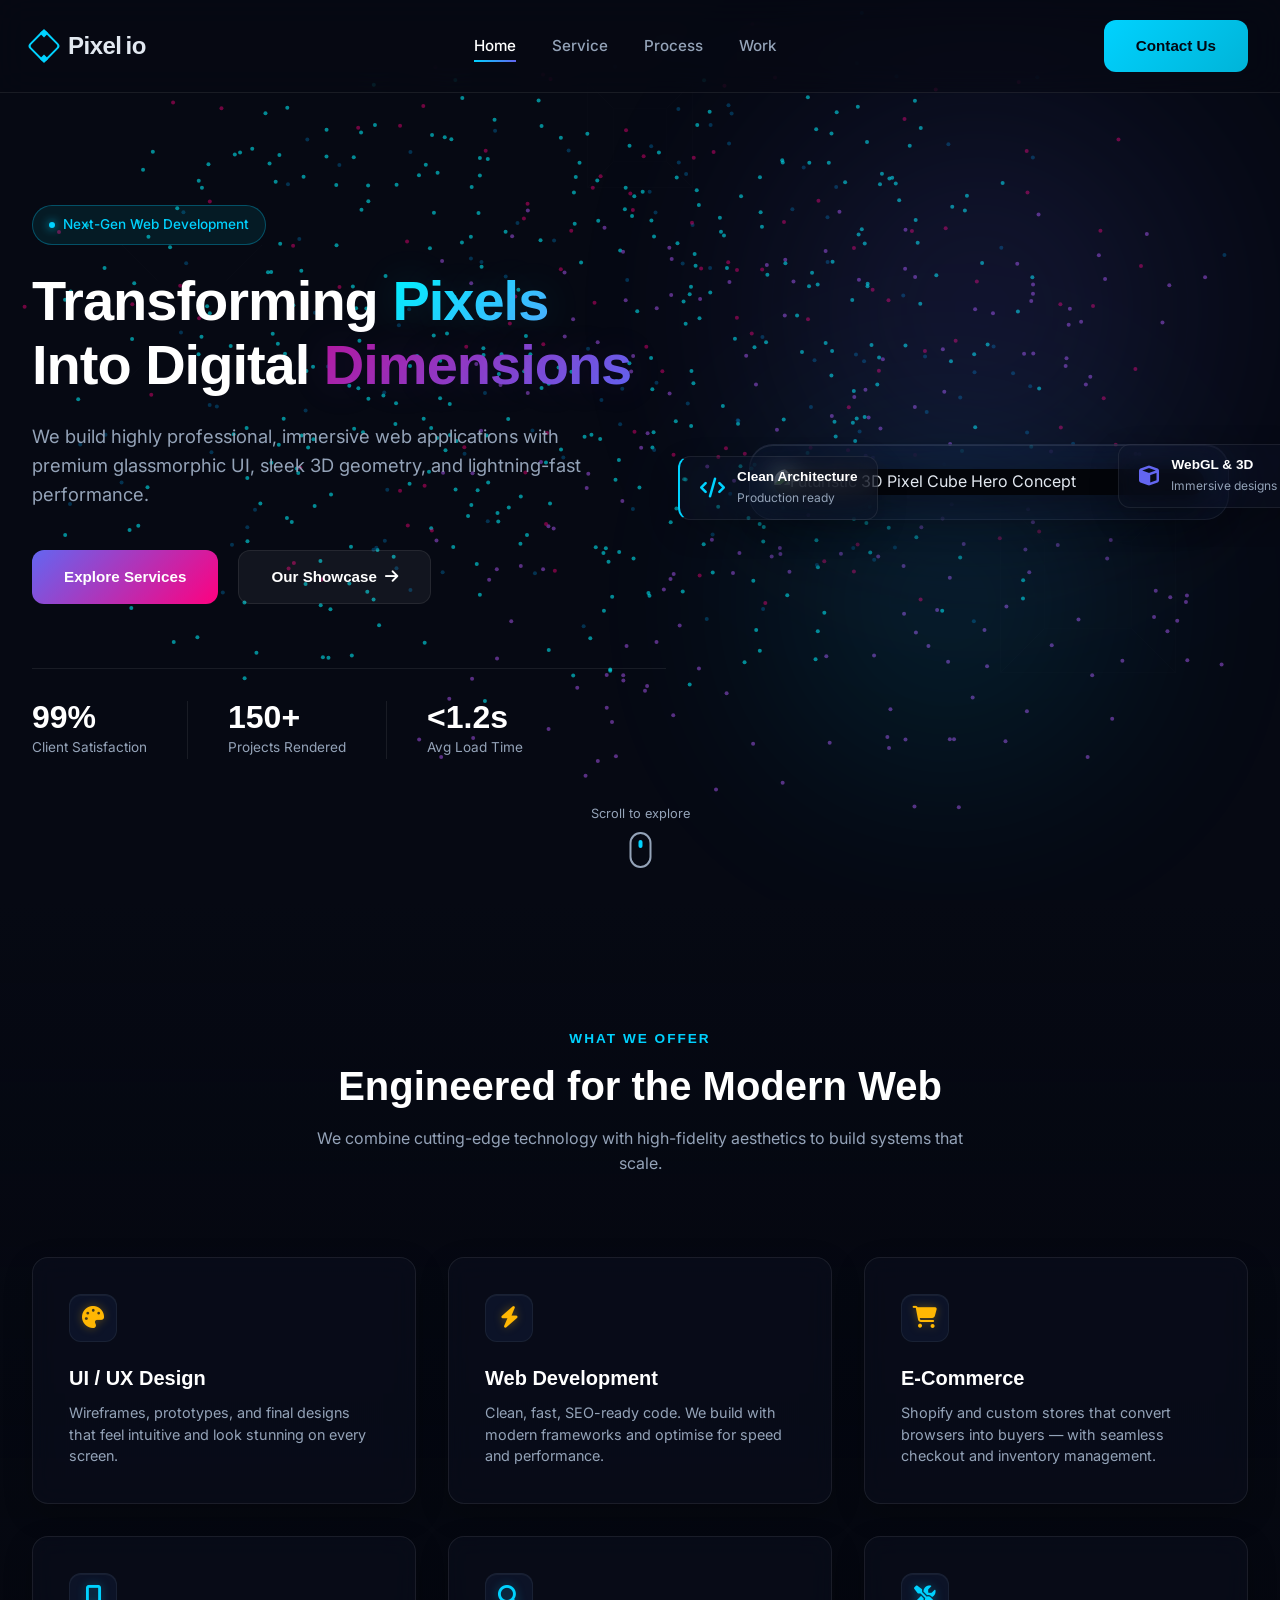
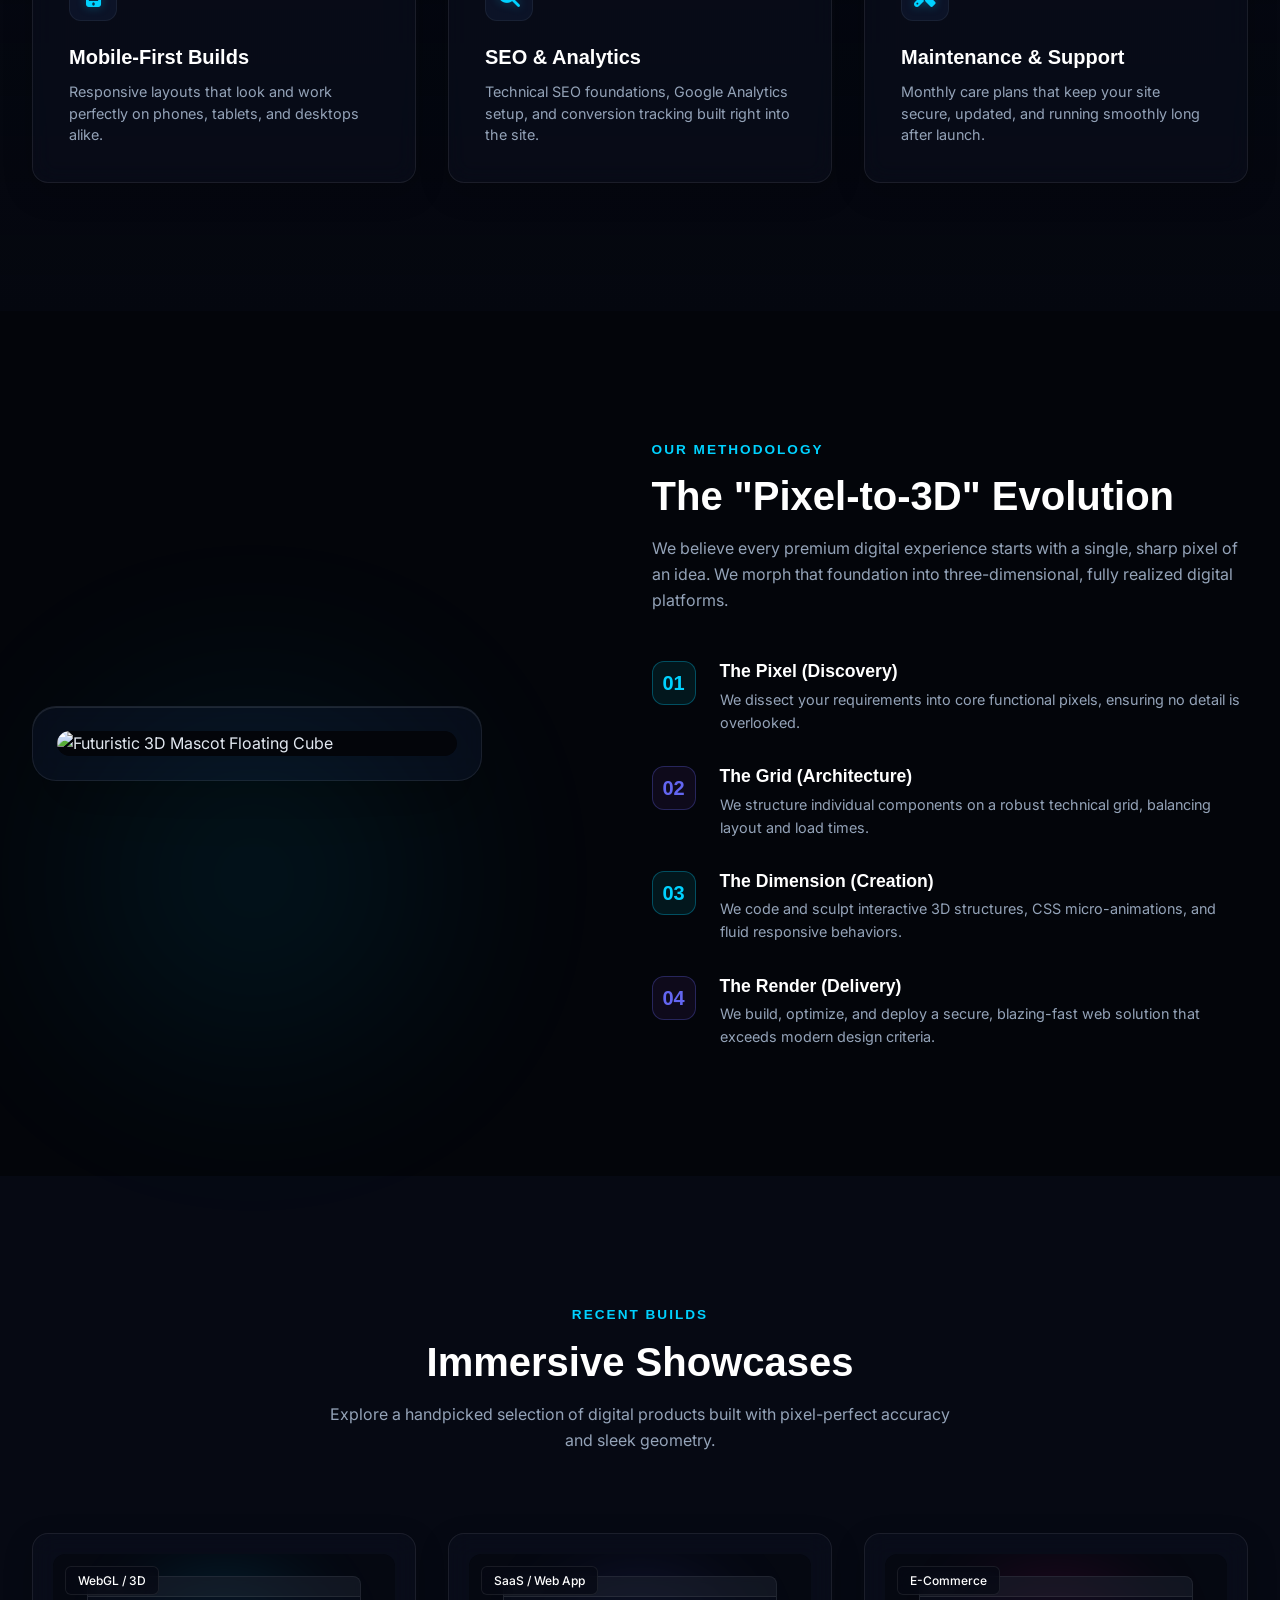
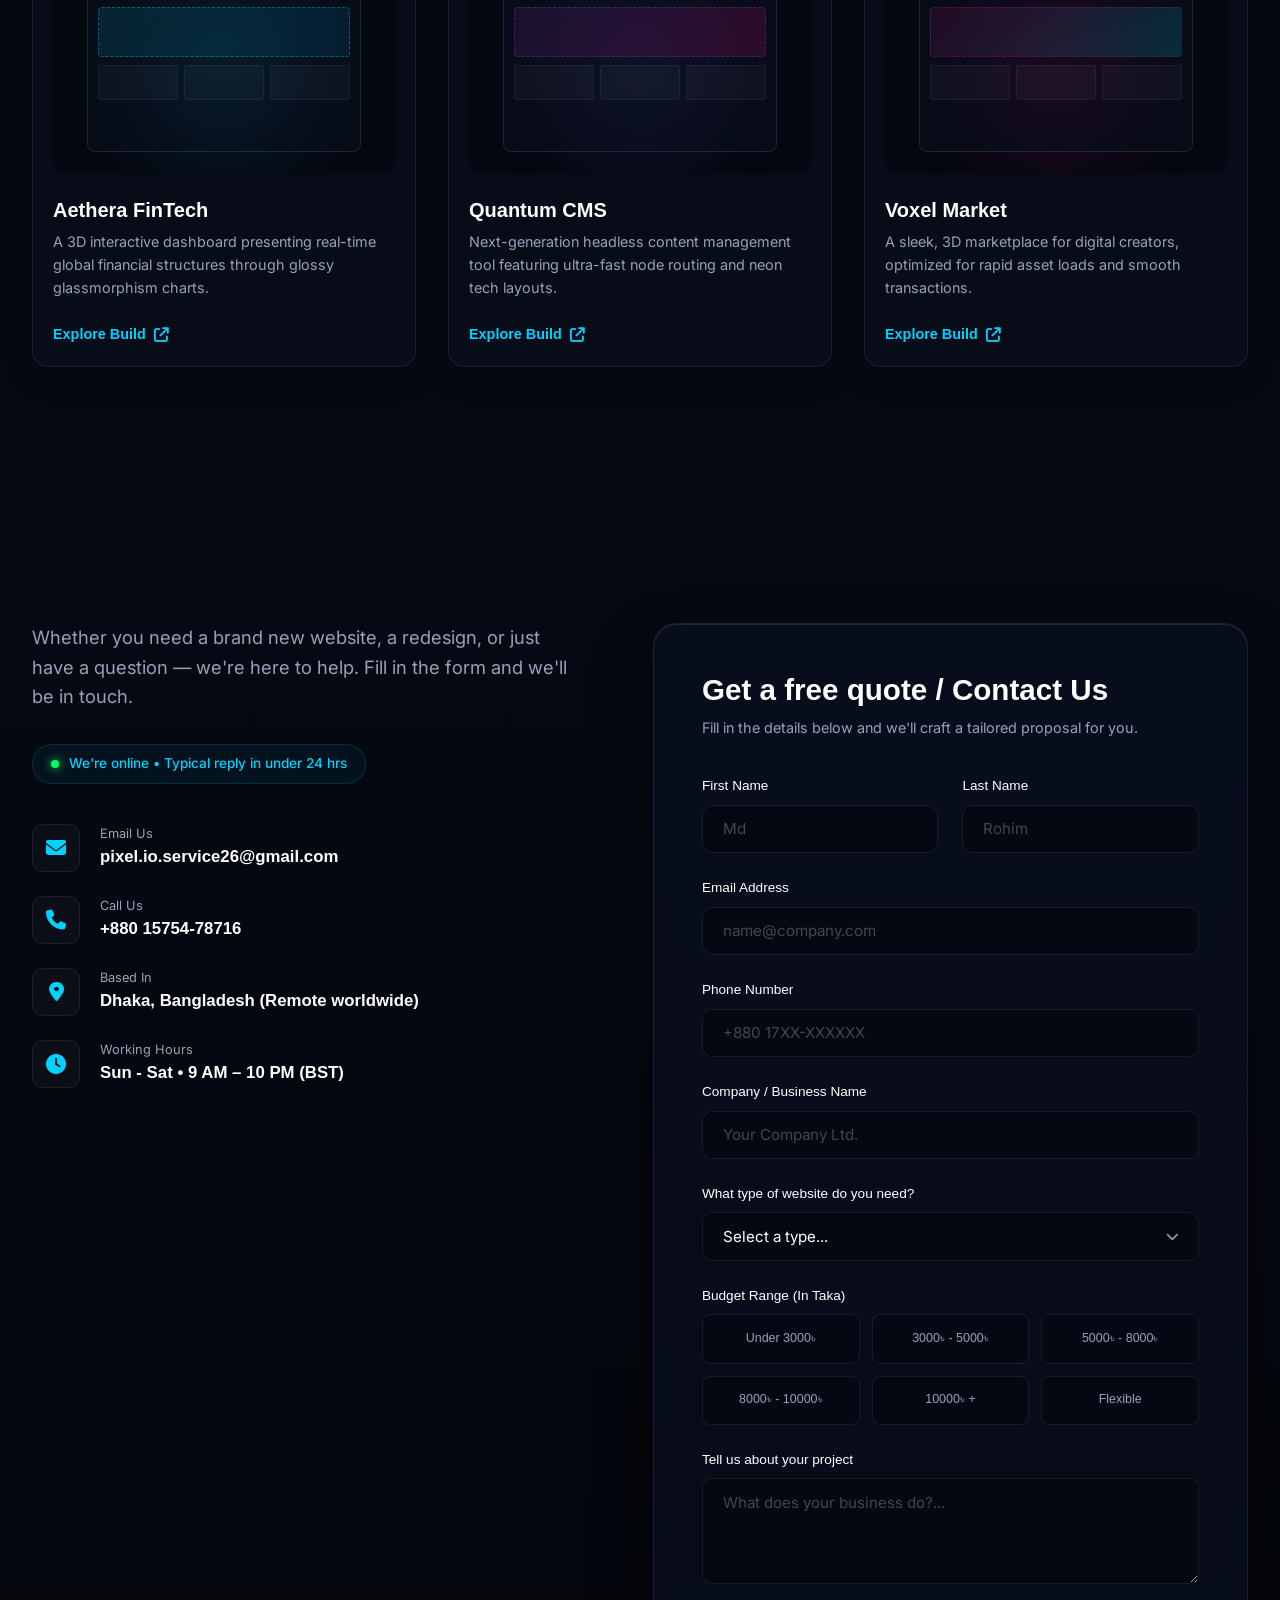
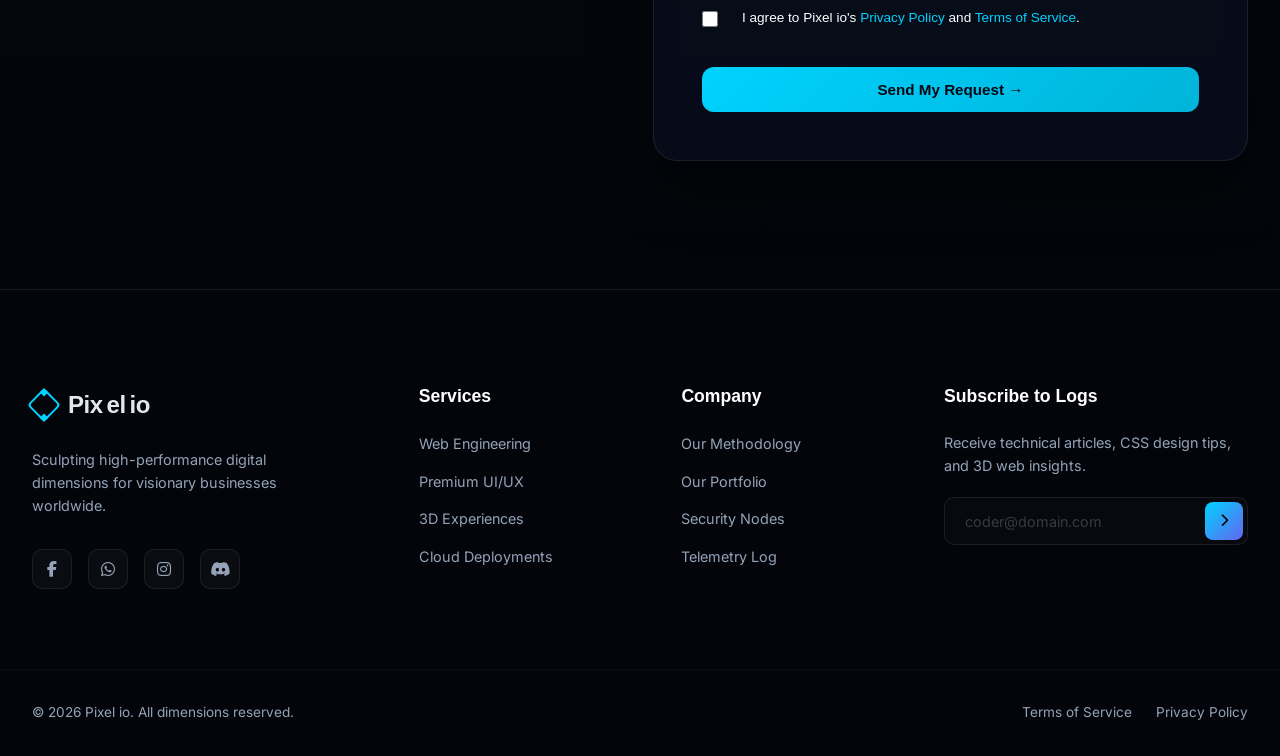
==== commit 1108a555: "Update index.html" ====
--- a/index.html
+++ b/index.html
@@ -26,7 +26,7 @@
                     <span class="pixel-dot top-left"></span>
                     <span class="pixel-dot bottom-right"></span>
                 </div>
-                <span class="logo-text"><span class="logo-pix">Pix</span><span class="logo-el">el</span> <span class="logo-io">io</span></span>
+                <span class="logo-text"><span class="logo-pix">Pixel</span> <span class="logo-io">io</span></span>
             </a>
             
             <nav class="nav-menu" id="nav-menu">
@@ -37,7 +37,7 @@
             </nav>
 
             <div class="nav-actions">
-                <a href="#contact" class="btn btn-primary btn-glow">Get a Free Quote / Contact Us</a>
+                <a href="#contact" class="btn btn-primary btn-glow">Contact Us</a>
                 <button class="mobile-menu-toggle" id="menu-toggle" aria-label="Toggle Navigation Menu">
                     <span></span>
                     <span></span>
@@ -85,7 +85,7 @@
 
                 <div class="hero-visual">
                     <div class="image-wrapper glass-panel">
-                        <img src="assets/hero_cube.png" alt="Futuristic 3D Pixel Cube Hero Concept" class="hero-3d-image">
+                        <img src="hero_cube.png" alt="Futuristic 3D Pixel Cube Hero Concept" class="hero-3d-image">
                         <div class="glow-sphere cyan-glow"></div>
                         <div class="glow-sphere purple-glow"></div>
                         
@@ -189,7 +189,7 @@
             <div class="container concept-container">
                 <div class="concept-visual">
                     <div class="image-wrapper glass-panel">
-                        <img src="assets/mascot_cube.png" alt="Futuristic 3D Mascot Floating Cube" class="mascot-img">
+                        <img src="mascot_cube.png" alt="Futuristic 3D Mascot Floating Cube" class="mascot-img">
                         <div class="glow-sphere cyan-glow-2"></div>
                     </div>
                 </div>
--- a/style.css
+++ b/style.css
@@ -0,0 +1,1811 @@
+/* ==========================================================================
+   Pixel Io Service - Premium Stylesheet
+   Theme: Sleek Dark, Glassmorphism, 3D Tech Aesthetics
+   ========================================================================== */
+
+/* --- Custom Properties / Design Tokens --- */
+:root {
+    --bg-main: #060913;
+    --bg-darker: #03050a;
+    --bg-card: rgba(15, 22, 42, 0.45);
+    --border-color: rgba(255, 255, 255, 0.08);
+    --border-glow-cyan: rgba(0, 210, 255, 0.3);
+    --border-glow-purple: rgba(99, 102, 241, 0.3);
+    
+    /* Neon Accents */
+    --clr-cyan: #00d2ff;
+    --clr-purple: #6366f1;
+    --clr-magenta: #ff007f;
+    --clr-blue: #38b6ff;
+    --clr-text-main: #e2e8f0;
+    --clr-text-muted: #94a3b8;
+    
+    /* Fonts */
+    --font-heading: 'Outfit', -apple-system, BlinkMacSystemFont, "Segoe UI", Roboto, sans-serif;
+    --font-body: 'Inter', -apple-system, BlinkMacSystemFont, "Segoe UI", Roboto, sans-serif;
+
+    /* Transitions */
+    --transition-fast: 0.2s ease;
+    --transition-normal: 0.4s cubic-bezier(0.16, 1, 0.3, 1);
+    --transition-slow: 0.8s cubic-bezier(0.16, 1, 0.3, 1);
+}
+
+/* --- Global Reset & Base --- */
+*, *::before, *::after {
+    box-sizing: border-box;
+    margin: 0;
+    padding: 0;
+}
+
+html {
+    scroll-behavior: smooth;
+    font-size: 16px;
+    background-color: var(--bg-main);
+    color: var(--clr-text-main);
+    overflow-x: hidden;
+}
+
+body {
+    font-family: var(--font-body);
+    line-height: 1.6;
+    min-height: 100vh;
+}
+
+/* Custom Scrollbar */
+::-webkit-scrollbar {
+    width: 8px;
+}
+::-webkit-scrollbar-track {
+    background: var(--bg-darker);
+}
+::-webkit-scrollbar-thumb {
+    background: rgba(255, 255, 255, 0.1);
+    border-radius: 4px;
+}
+::-webkit-scrollbar-thumb:hover {
+    background: var(--clr-cyan);
+}
+
+/* --- Typography --- */
+h1, h2, h3, h4, h5, h6 {
+    font-family: var(--font-heading);
+    font-weight: 700;
+    line-height: 1.2;
+    color: #ffffff;
+}
+
+a {
+    color: inherit;
+    text-decoration: none;
+    transition: var(--transition-fast);
+}
+
+p {
+    color: var(--clr-text-muted);
+}
+
+img {
+    max-width: 100%;
+    height: auto;
+    display: block;
+}
+
+/* --- Common Layout & Containers --- */
+.container {
+    width: 100%;
+    max-width: 1280px;
+    margin: 0 auto;
+    padding: 0 2rem;
+}
+
+section {
+    padding: 8rem 0;
+    position: relative;
+}
+
+.text-center {
+    text-align: center;
+}
+
+.text-cyan { color: var(--clr-cyan) !important; }
+.text-purple { color: var(--clr-purple) !important; }
+
+/* --- Interactive Canvas Background --- */
+#pixel-bg-canvas {
+    position: fixed;
+    top: 0;
+    left: 0;
+    width: 100%;
+    height: 100%;
+    z-index: -1;
+    pointer-events: all;
+    opacity: 0.85;
+}
+
+/* --- Glassmorphic UI Components --- */
+.glass-panel {
+    background: var(--bg-card);
+    backdrop-filter: blur(16px);
+    -webkit-backdrop-filter: blur(16px);
+    border: 1px solid var(--border-color);
+    border-radius: 24px;
+    box-shadow: 0 30px 60px rgba(0, 0, 0, 0.4), inset 0 1px 0 rgba(255, 255, 255, 0.1);
+}
+
+.glass-card {
+    background: rgba(13, 19, 36, 0.4);
+    backdrop-filter: blur(12px);
+    -webkit-backdrop-filter: blur(12px);
+    border: 1px solid var(--border-color);
+    border-radius: 16px;
+    transition: var(--transition-normal);
+    box-shadow: 0 10px 30px rgba(0, 0, 0, 0.2);
+}
+
+.glass-card:hover {
+    border-color: rgba(255, 255, 255, 0.15);
+    transform: translateY(-5px);
+    box-shadow: 0 20px 40px rgba(0, 0, 0, 0.35);
+}
+
+/* Glow Spheres (Background lights) */
+.glow-sphere {
+    position: absolute;
+    border-radius: 50%;
+    filter: blur(120px);
+    z-index: -1;
+    opacity: 0.15;
+    pointer-events: none;
+}
+
+.cyan-glow {
+    width: 300px;
+    height: 300px;
+    background: var(--clr-cyan);
+    top: 10%;
+    left: 10%;
+}
+
+.purple-glow {
+    width: 400px;
+    height: 400px;
+    background: var(--clr-purple);
+    bottom: 10%;
+    right: 10%;
+}
+
+/* --- Buttons & UI Elements --- */
+.btn {
+    display: inline-flex;
+    align-items: center;
+    justify-content: center;
+    gap: 0.5rem;
+    padding: 0.875rem 2rem;
+    font-family: var(--font-heading);
+    font-weight: 600;
+    font-size: 0.95rem;
+    border-radius: 12px;
+    cursor: pointer;
+    transition: var(--transition-normal);
+    position: relative;
+    overflow: hidden;
+}
+
+.btn-primary {
+    background: linear-gradient(135deg, var(--clr-cyan), #00b4d8);
+    color: #030712;
+    border: none;
+}
+
+.btn-primary:hover {
+    transform: translateY(-2px);
+    box-shadow: 0 12px 24px rgba(0, 242, 254, 0.3);
+}
+
+.btn-glow::after {
+    content: '';
+    position: absolute;
+    top: 0;
+    left: 0;
+    width: 100%;
+    height: 100%;
+    background: linear-gradient(135deg, var(--clr-cyan), #00b4d8);
+    opacity: 0;
+    filter: blur(12px);
+    z-index: -1;
+    transition: var(--transition-normal);
+}
+
+.btn-glow:hover::after {
+    opacity: 0.6;
+}
+
+.btn-glow-purple {
+    background: linear-gradient(135deg, var(--clr-purple), var(--clr-magenta));
+    color: #ffffff;
+    border: none;
+}
+
+.btn-glow-purple:hover {
+    transform: translateY(-2px);
+    box-shadow: 0 12px 24px rgba(157, 78, 221, 0.4);
+}
+
+.btn-glow-purple::after {
+    content: '';
+    position: absolute;
+    top: 0;
+    left: 0;
+    width: 100%;
+    height: 100%;
+    background: linear-gradient(135deg, var(--clr-purple), var(--clr-magenta));
+    opacity: 0;
+    filter: blur(12px);
+    z-index: -1;
+    transition: var(--transition-normal);
+}
+
+.btn-glow-purple:hover::after {
+    opacity: 0.6;
+}
+
+.btn-secondary {
+    background: rgba(255, 255, 255, 0.05);
+    border: 1px solid var(--border-color);
+    color: #ffffff;
+}
+
+.btn-secondary:hover {
+    background: rgba(255, 255, 255, 0.1);
+    border-color: rgba(255, 255, 255, 0.2);
+}
+
+.badge {
+    display: inline-flex;
+    align-items: center;
+    gap: 0.5rem;
+    padding: 0.5rem 1rem;
+    border-radius: 9999px;
+    font-size: 0.85rem;
+    font-weight: 500;
+}
+
+.neon-badge {
+    background: rgba(0, 242, 254, 0.08);
+    border: 1px solid var(--border-glow-cyan);
+    color: var(--clr-cyan);
+    margin-bottom: 1.5rem;
+}
+
+.pulse-dot {
+    width: 6px;
+    height: 6px;
+    background-color: var(--clr-cyan);
+    border-radius: 50%;
+    box-shadow: 0 0 10px var(--clr-cyan);
+    animation: pulse 1.8s infinite;
+}
+
+/* --- Header / Navigation --- */
+.navbar-header {
+    position: fixed;
+    top: 0;
+    left: 0;
+    width: 100%;
+    z-index: 100;
+    border-bottom: 1px solid var(--border-color);
+    background: rgba(6, 9, 19, 0.5);
+    backdrop-filter: blur(16px);
+    -webkit-backdrop-filter: blur(16px);
+    transition: var(--transition-normal);
+}
+
+.navbar-header.sticky {
+    background: rgba(3, 5, 10, 0.85);
+    padding: 0.5rem 0;
+}
+
+.nav-container {
+    max-width: 1280px;
+    margin: 0 auto;
+    padding: 1.25rem 2rem;
+    display: flex;
+    align-items: center;
+    justify-content: space-between;
+    transition: var(--transition-normal);
+}
+
+.navbar-header.sticky .nav-container {
+    padding: 0.75rem 2rem;
+}
+
+/* Futuristic Logo */
+.logo {
+    display: flex;
+    align-items: center;
+    gap: 0.75rem;
+    font-family: var(--font-heading);
+    font-weight: 800;
+    font-size: 1.35rem;
+    letter-spacing: -0.5px;
+}
+
+.logo-pixel-cube {
+    width: 24px;
+    height: 24px;
+    position: relative;
+    border: 2px solid var(--clr-cyan);
+    border-radius: 4px;
+    transform: rotate(45deg);
+    transition: var(--transition-normal);
+}
+
+.logo:hover .logo-pixel-cube {
+    transform: rotate(225deg);
+    border-color: var(--clr-purple);
+}
+
+.pixel-dot {
+    position: absolute;
+    width: 6px;
+    height: 6px;
+    background: var(--clr-cyan);
+}
+
+.pixel-dot.top-left {
+    top: -2px;
+    left: -2px;
+}
+
+.pixel-dot.bottom-right {
+    bottom: -2px;
+    right: -2px;
+}
+
+.logo-text {
+    font-size: 1.5rem;
+    font-weight: 800;
+    letter-spacing: -0.5px;
+    display: inline-flex;
+    align-items: center;
+    gap: 0.25rem;
+}
+
+/* Nav Links */
+.nav-menu {
+    display: flex;
+    gap: 2.25rem;
+}
+
+.nav-link {
+    font-size: 0.95rem;
+    font-weight: 500;
+    color: var(--clr-text-muted);
+    position: relative;
+    padding: 0.25rem 0;
+}
+
+.nav-link:hover, .nav-link.active {
+    color: #ffffff;
+}
+
+.nav-link::after {
+    content: '';
+    position: absolute;
+    bottom: 0;
+    left: 0;
+    width: 100%;
+    height: 2px;
+    background: linear-gradient(90deg, var(--clr-cyan), var(--clr-purple));
+    transform: scaleX(0);
+    transform-origin: right;
+    transition: transform var(--transition-normal);
+}
+
+.nav-link:hover::after, .nav-link.active::after {
+    transform: scaleX(1);
+    transform-origin: left;
+}
+
+.nav-actions {
+    display: flex;
+    align-items: center;
+    gap: 1rem;
+}
+
+.mobile-menu-toggle {
+    display: none;
+    flex-direction: column;
+    gap: 5px;
+    width: 30px;
+    background: transparent;
+    border: none;
+    cursor: pointer;
+    z-index: 101;
+}
+
+.mobile-menu-toggle span {
+    display: block;
+    width: 100%;
+    height: 2px;
+    background-color: #ffffff;
+    transition: var(--transition-normal);
+}
+
+/* --- Hero Section --- */
+.hero-section {
+    min-height: 100vh;
+    display: flex;
+    align-items: center;
+    padding-top: 8rem;
+    padding-bottom: 4rem;
+}
+
+.hero-container {
+    display: grid;
+    grid-template-columns: 1.1fr 0.9fr;
+    gap: 4rem;
+    align-items: center;
+}
+
+.hero-title {
+    font-size: 3.5rem;
+    font-weight: 900;
+    line-height: 1.15;
+    letter-spacing: -1px;
+    margin-bottom: 1.5rem;
+}
+
+.gradient-text-1 {
+    background: linear-gradient(135deg, #00f2fe, #4facfe);
+    -webkit-background-clip: text;
+    -webkit-text-fill-color: transparent;
+    text-shadow: 0 0 40px rgba(0, 242, 254, 0.15);
+}
+
+.gradient-text-2 {
+    background: linear-gradient(135deg, #b5179e, var(--clr-purple));
+    -webkit-background-clip: text;
+    -webkit-text-fill-color: transparent;
+    text-shadow: 0 0 40px rgba(157, 78, 221, 0.15);
+}
+
+.hero-subtitle {
+    font-size: 1.15rem;
+    line-height: 1.6;
+    margin-bottom: 2.5rem;
+    max-width: 580px;
+}
+
+.hero-buttons {
+    display: flex;
+    gap: 1.25rem;
+    margin-bottom: 4rem;
+}
+
+.hero-stats {
+    display: flex;
+    gap: 2.5rem;
+    border-top: 1px solid var(--border-color);
+    padding-top: 2rem;
+}
+
+.stat-item {
+    display: flex;
+    flex-direction: column;
+    gap: 0.25rem;
+}
+
+.stat-item.border-left {
+    border-left: 1px solid var(--border-color);
+    padding-left: 2.5rem;
+}
+
+.stat-num {
+    font-family: var(--font-heading);
+    font-size: 2rem;
+    font-weight: 800;
+    color: #ffffff;
+    line-height: 1;
+}
+
+.stat-label {
+    font-size: 0.85rem;
+    color: var(--clr-text-muted);
+}
+
+/* Hero 3D Image Wrapper */
+.hero-visual {
+    position: relative;
+    display: flex;
+    justify-content: center;
+    align-items: center;
+}
+
+.hero-visual .glass-panel {
+    padding: 1.5rem;
+    position: relative;
+    animation: float 6s ease-in-out infinite;
+    max-width: 480px;
+    width: 100%;
+}
+
+.hero-3d-image {
+    width: 100%;
+    border-radius: 16px;
+    box-shadow: 0 15px 35px rgba(0, 0, 0, 0.5);
+    background: #03050a;
+}
+
+/* Floating Glassmorphic Panels */
+.floating-panel {
+    position: absolute;
+    display: flex;
+    align-items: center;
+    gap: 0.75rem;
+    padding: 0.75rem 1.25rem;
+    backdrop-filter: blur(12px);
+    -webkit-backdrop-filter: blur(12px);
+    border-radius: 12px;
+    z-index: 2;
+}
+
+.floating-panel i {
+    font-size: 1.25rem;
+}
+
+.floating-panel h4 {
+    font-size: 0.85rem;
+    margin-bottom: 2px;
+}
+
+.floating-panel p {
+    font-size: 0.75rem;
+}
+
+.fp-1 {
+    top: 15%;
+    left: -15%;
+    animation: float-reverse 7s ease-in-out infinite;
+    border-left: 2px solid var(--clr-cyan);
+}
+
+.fp-2 {
+    bottom: 15%;
+    right: -15%;
+    animation: float 5.5s ease-in-out infinite;
+    border-right: 2px solid var(--clr-purple);
+}
+
+/* Scroll indicator */
+.scroll-indicator {
+    position: absolute;
+    bottom: 2rem;
+    left: 50%;
+    transform: translateX(-50%);
+    display: flex;
+    flex-direction: column;
+    align-items: center;
+    gap: 0.5rem;
+    font-size: 0.8rem;
+    color: var(--clr-text-muted);
+}
+
+.mouse-icon {
+    width: 22px;
+    height: 36px;
+    border: 2px solid var(--clr-text-muted);
+    border-radius: 12px;
+    position: relative;
+}
+
+.mouse-icon .wheel {
+    width: 4px;
+    height: 8px;
+    background-color: var(--clr-cyan);
+    border-radius: 2px;
+    position: absolute;
+    top: 6px;
+    left: 50%;
+    transform: translateX(-50%);
+    animation: scroll-wheel 1.6s infinite;
+}
+
+/* --- Section Header --- */
+.section-header {
+    max-width: 650px;
+    margin: 0 auto 5rem auto;
+}
+
+.section-tag {
+    font-family: var(--font-heading);
+    font-size: 0.85rem;
+    text-transform: uppercase;
+    letter-spacing: 2px;
+    color: var(--clr-cyan);
+    font-weight: 600;
+    margin-bottom: 0.75rem;
+    display: block;
+}
+
+.section-title {
+    font-size: 2.5rem;
+    font-weight: 800;
+    margin-bottom: 1rem;
+}
+
+/* --- Services Section --- */
+.services-section {
+    background: linear-gradient(180deg, var(--bg-main) 0%, rgba(3, 5, 10, 0.4) 100%);
+}
+
+.services-grid-wrapper {
+    width: 100%;
+    margin-top: 4rem;
+}
+
+.services-grid {
+    display: grid;
+    grid-template-columns: repeat(3, 1fr);
+    gap: 2rem;
+}
+
+.service-card {
+    padding: 2.25rem;
+    position: relative;
+    overflow: hidden;
+    height: 100%;
+    display: flex;
+    flex-direction: column;
+}
+
+/* 3D Parallax + Micro-animations */
+.service-card {
+    perspective: 1000px;
+    transform-style: preserve-3d;
+    will-change: transform, box-shadow;
+    transition: transform var(--transition-fast), box-shadow var(--transition-fast);
+}
+
+.service-card .service-icon {
+    position: relative;
+    overflow: hidden;
+}
+
+.service-card .service-icon::before {
+    /* subtle animated gradient ring behind icons */
+    content: '';
+    position: absolute;
+    inset: -35% -35% -35% -35%;
+    background: conic-gradient(from 120deg, rgba(0,210,255,0.08), rgba(99,102,241,0.08), rgba(255,0,127,0.06));
+    transform: rotate(0deg);
+    opacity: 0;
+    transition: transform var(--transition-slow), opacity var(--transition-normal);
+    z-index: 0;
+}
+
+.service-card:hover .service-icon::before {
+    opacity: 1;
+    transform: rotate(45deg) scale(1.02);
+}
+
+.service-card .service-icon > i {
+    position: relative;
+    z-index: 2;
+    transition: transform var(--transition-normal);
+}
+
+.service-card .card-underline {
+    position: absolute;
+    left: 0;
+    bottom: 0;
+    height: 2px;
+    width: 40px;
+    border-radius: 2px;
+    background: linear-gradient(90deg, var(--clr-cyan), var(--clr-purple));
+    transform-origin: left center;
+    transform: scaleX(0);
+    transition: transform var(--transition-normal);
+    z-index: 1;
+}
+
+.service-card:hover .card-underline {
+    transform: scaleX(1);
+}
+
+.service-card h3 {
+    font-size: 1.25rem;
+    margin-bottom: 0.75rem;
+    position: relative;
+    z-index: 1;
+}
+
+.service-card p {
+    font-size: 0.9rem;
+    line-height: 1.5;
+    position: relative;
+    z-index: 1;
+}
+
+.service-icon {
+    width: 48px;
+    height: 48px;
+    border-radius: 12px;
+    background: rgba(15, 28, 53, 0.6);
+    border: 1px solid rgba(255, 255, 255, 0.06);
+    display: flex;
+    align-items: center;
+    justify-content: center;
+    font-size: 1.35rem;
+    margin-bottom: 1.5rem;
+    position: relative;
+    z-index: 1;
+    box-shadow: inset 0 1px 0 rgba(255, 255, 255, 0.05);
+}
+
+.icon-yellow {
+    color: #ffb703;
+    text-shadow: 0 0 10px rgba(255, 183, 3, 0.35);
+}
+
+.icon-cyan-brand {
+    color: var(--clr-cyan);
+    text-shadow: 0 0 10px rgba(0, 210, 255, 0.35);
+}
+
+/* Service Card Glow Hover Background */
+.card-glow-bg {
+    position: absolute;
+    top: 0;
+    left: 0;
+    width: 100%;
+    height: 100%;
+    background: radial-gradient(circle at var(--mouse-x, 50%) var(--mouse-y, 50%), rgba(255, 255, 255, 0.03) 0%, transparent 60%);
+    opacity: 0;
+    transition: opacity 0.3s;
+    pointer-events: none;
+    z-index: 0;
+}
+
+.service-card:hover .card-glow-bg {
+    opacity: 1;
+}
+
+.service-card:hover {
+    border-color: var(--border-glow-cyan);
+}
+
+.service-card:nth-child(even):hover {
+    border-color: var(--border-glow-purple);
+}
+
+/* Services 3D visual wrapper */
+.services-visual-wrapper {
+    display: flex;
+    justify-content: center;
+}
+
+.services-3d-visual {
+    padding: 1rem;
+    position: relative;
+    max-width: 450px;
+    width: 100%;
+}
+
+.services-img {
+    width: 100%;
+    border-radius: 18px;
+    background: #03050a;
+}
+
+.central-glow {
+    width: 250px;
+    height: 250px;
+    background: radial-gradient(circle, var(--clr-purple) 0%, transparent 70%);
+    top: 50%;
+    left: 50%;
+    transform: translate(-50%, -50%);
+    opacity: 0.25;
+}
+
+/* --- Concept / Process Section --- */
+.concept-section {
+    background: var(--bg-darker);
+}
+
+.concept-container {
+    display: grid;
+    grid-template-columns: 0.95fr 1.05fr;
+    gap: 5rem;
+    align-items: center;
+}
+
+.concept-visual .glass-panel {
+    padding: 1.5rem;
+    max-width: 450px;
+    width: 100%;
+    animation: float 6.5s ease-in-out infinite;
+}
+
+.mascot-img {
+    width: 100%;
+    border-radius: 16px;
+    background: #03050a;
+}
+
+.cyan-glow-2 {
+    width: 320px;
+    height: 320px;
+    background: var(--clr-cyan);
+    top: 15%;
+    right: 15%;
+    opacity: 0.1;
+}
+
+/* Methodology Steps */
+.concept-steps {
+    display: flex;
+    flex-direction: column;
+    gap: 2rem;
+    margin-top: 3rem;
+}
+
+.step-item {
+    display: flex;
+    gap: 1.5rem;
+}
+
+.step-number {
+    font-family: var(--font-heading);
+    font-size: 1.25rem;
+    font-weight: 800;
+    color: var(--clr-cyan);
+    width: 44px;
+    height: 44px;
+    background: rgba(0, 242, 254, 0.08);
+    border: 1px solid var(--border-glow-cyan);
+    border-radius: 12px;
+    display: flex;
+    align-items: center;
+    justify-content: center;
+    flex-shrink: 0;
+}
+
+.step-item:nth-child(even) .step-number {
+    color: var(--clr-purple);
+    background: rgba(157, 78, 221, 0.08);
+    border-color: var(--border-glow-purple);
+}
+
+.step-text h4 {
+    font-size: 1.1rem;
+    margin-bottom: 0.35rem;
+}
+
+.step-text p {
+    font-size: 0.9rem;
+}
+
+/* --- Portfolio Showcase --- */
+.portfolio-grid {
+    display: grid;
+    grid-template-columns: repeat(3, 1fr);
+    gap: 2rem;
+}
+
+.portfolio-card {
+    padding: 1.25rem;
+    height: 100%;
+    display: flex;
+    flex-direction: column;
+}
+
+.portfolio-img-wrapper {
+    position: relative;
+    height: 220px;
+    border-radius: 12px;
+    overflow: hidden;
+    background: #050811;
+    margin-bottom: 1.5rem;
+    display: flex;
+    align-items: center;
+    justify-content: center;
+}
+
+.portfolio-preview-glow {
+    position: absolute;
+    width: 140px;
+    height: 140px;
+    border-radius: 50%;
+    filter: blur(50px);
+    opacity: 0.25;
+    z-index: 1;
+}
+
+.portfolio-preview-glow.cyan { background: var(--clr-cyan); }
+.portfolio-preview-glow.purple { background: var(--clr-purple); }
+.portfolio-preview-glow.magenta { background: var(--clr-magenta); }
+
+/* Mock UI Design elements inside portfolio images */
+.mock-ui {
+    width: 80%;
+    height: 80%;
+    border: 1px solid rgba(255, 255, 255, 0.1);
+    border-radius: 8px;
+    background: rgba(10, 15, 30, 0.6);
+    backdrop-filter: blur(4px);
+    z-index: 2;
+    display: flex;
+    flex-direction: column;
+    overflow: hidden;
+}
+
+.mock-header {
+    height: 20px;
+    background: rgba(255, 255, 255, 0.04);
+    border-bottom: 1px solid rgba(255, 255, 255, 0.08);
+    display: flex;
+    align-items: center;
+    gap: 4px;
+    padding: 0 8px;
+}
+
+.mock-dot {
+    width: 6px;
+    height: 6px;
+    border-radius: 50%;
+    background: rgba(255, 255, 255, 0.2);
+}
+
+.mock-body {
+    flex: 1;
+    padding: 10px;
+    display: flex;
+    flex-direction: column;
+    gap: 8px;
+}
+
+.mock-hero-box {
+    height: 50px;
+    background: linear-gradient(135deg, rgba(0, 242, 254, 0.1) 0%, rgba(0, 119, 182, 0.15) 100%);
+    border: 1px dashed rgba(0, 242, 254, 0.3);
+    border-radius: 4px;
+}
+
+.mock-hero-box.purple-bg {
+    background: linear-gradient(135deg, rgba(157, 78, 221, 0.1) 0%, rgba(255, 0, 127, 0.15) 100%);
+    border-color: rgba(157, 78, 221, 0.3);
+}
+
+.mock-hero-box.magenta-bg {
+    background: linear-gradient(135deg, rgba(255, 0, 127, 0.1) 0%, rgba(0, 242, 254, 0.15) 100%);
+    border-color: rgba(255, 0, 127, 0.3);
+}
+
+.mock-grid-box {
+    display: grid;
+    grid-template-columns: repeat(3, 1fr);
+    gap: 6px;
+}
+
+.mock-grid-box span {
+    height: 35px;
+    background: rgba(255, 255, 255, 0.03);
+    border: 1px solid rgba(255, 255, 255, 0.05);
+    border-radius: 3px;
+}
+
+.portfolio-tag {
+    position: absolute;
+    top: 12px;
+    left: 12px;
+    background: rgba(6, 9, 19, 0.75);
+    backdrop-filter: blur(8px);
+    -webkit-backdrop-filter: blur(8px);
+    border: 1px solid var(--border-color);
+    padding: 0.25rem 0.75rem;
+    border-radius: 6px;
+    font-size: 0.75rem;
+    font-weight: 500;
+    color: #ffffff;
+    z-index: 3;
+}
+
+.portfolio-info {
+    flex: 1;
+    display: flex;
+    flex-direction: column;
+}
+
+.portfolio-info h3 {
+    font-size: 1.25rem;
+    margin-bottom: 0.5rem;
+}
+
+.portfolio-info p {
+    font-size: 0.9rem;
+    margin-bottom: 1.5rem;
+    flex: 1;
+}
+
+.portfolio-link {
+    font-family: var(--font-heading);
+    font-weight: 600;
+    font-size: 0.9rem;
+    color: var(--clr-cyan);
+    display: inline-flex;
+    align-items: center;
+    gap: 0.5rem;
+}
+
+.portfolio-card:hover .portfolio-link {
+    color: #ffffff;
+    gap: 0.75rem;
+}
+
+/* --- Contact Section --- */
+.contact-section {
+    background: linear-gradient(180deg, var(--bg-main) 0%, var(--bg-darker) 100%);
+}
+
+.contact-container {
+    display: grid;
+    grid-template-columns: 1fr 1.1fr;
+    gap: 5rem;
+    align-items: flex-start;
+}
+
+.contact-top-text {
+    font-size: 1.15rem;
+    line-height: 1.6;
+    color: var(--clr-text-muted);
+    margin-bottom: 2rem;
+}
+
+.online-status-badge {
+    display: inline-flex;
+    align-items: center;
+    gap: 0.65rem;
+    padding: 0.5rem 1.1rem;
+    background: rgba(0, 210, 255, 0.05);
+    border: 1px solid rgba(0, 210, 255, 0.15);
+    border-radius: 30px;
+    font-size: 0.85rem;
+    color: var(--clr-cyan);
+    margin-bottom: 2.5rem;
+    font-weight: 500;
+}
+
+.online-dot {
+    width: 8px;
+    height: 8px;
+    background: #00ff66;
+    border-radius: 50%;
+    box-shadow: 0 0 10px #00ff66;
+    display: inline-block;
+    animation: pulse-green 1.8s infinite;
+}
+
+.contact-info-list {
+    display: flex;
+    flex-direction: column;
+    gap: 1.5rem;
+}
+
+.contact-info-item {
+    display: flex;
+    align-items: center;
+    gap: 1.25rem;
+}
+
+.info-icon {
+    width: 48px;
+    height: 48px;
+    border-radius: 12px;
+    background: rgba(255, 255, 255, 0.03);
+    border: 1px solid var(--border-color);
+    display: flex;
+    align-items: center;
+    justify-content: center;
+    font-size: 1.25rem;
+    color: var(--clr-cyan);
+}
+
+.contact-info-item span {
+    display: block;
+    font-size: 0.8rem;
+    color: var(--clr-text-muted);
+}
+
+.contact-info-item strong {
+    font-family: var(--font-heading);
+    font-size: 1.05rem;
+    color: #ffffff;
+}
+
+.social-circles {
+    display: flex;
+    gap: 1rem;
+    margin-top: 3.5rem;
+}
+
+.social-circle {
+    width: 42px;
+    height: 42px;
+    border-radius: 50%;
+    display: flex;
+    align-items: center;
+    justify-content: center;
+    font-family: var(--font-heading);
+    font-weight: 700;
+    font-size: 0.9rem;
+    color: #ffffff;
+    transition: var(--transition-normal);
+    border: 1px solid rgba(255, 255, 255, 0.05);
+}
+
+.fb-circle {
+    background: #1877f2;
+    box-shadow: 0 4px 15px rgba(24, 119, 242, 0.3);
+}
+
+.wh-circle {
+    background: #25d366;
+    box-shadow: 0 4px 15px rgba(37, 211, 102, 0.3);
+}
+
+.in-circle {
+    background: #e1306c;
+    box-shadow: 0 4px 15px rgba(225, 48, 108, 0.3);
+}
+
+.social-circle:hover {
+    transform: translateY(-3px) scale(1.05);
+    filter: brightness(1.1);
+}
+
+/* Form Styling */
+.contact-form-wrapper {
+    padding: 3rem;
+}
+
+.form-title {
+    font-size: 1.85rem;
+    font-weight: 800;
+    margin-bottom: 0.5rem;
+    line-height: 1.2;
+}
+
+.form-subtitle {
+    font-size: 0.9rem;
+    color: var(--clr-text-muted);
+    margin-bottom: 2.25rem;
+}
+
+.contact-form {
+    display: flex;
+    flex-direction: column;
+    gap: 1.5rem;
+}
+
+.form-row {
+    display: grid;
+    grid-template-columns: 1fr 1fr;
+    gap: 1.5rem;
+}
+
+.form-group {
+    display: flex;
+    flex-direction: column;
+    gap: 0.5rem;
+}
+
+.form-group label {
+    font-family: var(--font-heading);
+    font-size: 0.85rem;
+    font-weight: 500;
+    color: #ffffff;
+}
+
+.form-group input, 
+.form-group textarea, 
+.form-group select {
+    background: rgba(3, 5, 10, 0.5);
+    border: 1px solid var(--border-color);
+    border-radius: 10px;
+    padding: 0.85rem 1.25rem;
+    font-family: var(--font-body);
+    font-size: 0.95rem;
+    color: #ffffff;
+    transition: var(--transition-fast);
+    outline: none;
+    width: 100%;
+}
+
+.form-group input::placeholder, 
+.form-group textarea::placeholder {
+    color: rgba(255, 255, 255, 0.25);
+}
+
+.form-group input:focus, 
+.form-group textarea:focus, 
+.form-group select:focus {
+    border-color: var(--clr-cyan);
+    box-shadow: 0 0 15px rgba(0, 210, 255, 0.15);
+}
+
+/* Custom Select Dropdown logic */
+.custom-select-wrapper {
+    position: relative;
+}
+
+.custom-select-wrapper select {
+    appearance: none;
+    -webkit-appearance: none;
+    -moz-appearance: none;
+    cursor: pointer;
+    padding-right: 2.5rem;
+}
+
+.custom-select-wrapper::after {
+    content: '\f078';
+    font-family: 'Font Awesome 6 Free';
+    font-weight: 900;
+    font-size: 0.8rem;
+    color: var(--clr-text-muted);
+    position: absolute;
+    right: 1.25rem;
+    top: 50%;
+    transform: translateY(-50%);
+    pointer-events: none;
+}
+
+/* Budget Selector Grid */
+.budget-grid {
+    display: grid;
+    grid-template-columns: repeat(3, 1fr);
+    gap: 0.75rem;
+}
+
+.budget-option {
+    position: relative;
+    cursor: pointer;
+}
+
+.budget-option input {
+    position: absolute;
+    opacity: 0;
+    width: 0;
+    height: 0;
+}
+
+.budget-option span {
+    display: flex;
+    align-items: center;
+    justify-content: center;
+    padding: 0.85rem 0.5rem;
+    background: rgba(3, 5, 10, 0.4);
+    border: 1px solid var(--border-color);
+    border-radius: 8px;
+    font-size: 0.78rem;
+    font-family: var(--font-heading);
+    font-weight: 500;
+    color: var(--clr-text-muted);
+    text-align: center;
+    white-space: nowrap;
+    transition: var(--transition-fast);
+}
+
+.budget-option input:checked + span {
+    background: rgba(0, 210, 255, 0.05);
+    border-color: var(--clr-cyan);
+    color: #ffffff;
+    box-shadow: 0 0 12px rgba(0, 210, 255, 0.18);
+}
+
+.budget-option:hover span {
+    border-color: rgba(255, 255, 255, 0.15);
+    color: #ffffff;
+}
+
+/* Custom Checkbox Group */
+.checkbox-container {
+    display: flex;
+    align-items: flex-start;
+    gap: 0.75rem;
+    cursor: pointer;
+    user-select: none;
+    font-size: 0.85rem;
+    line-height: 1.4;
+    color: var(--clr-text-muted);
+}
+
+.checkbox-container input {
+    margin-top: 0.2rem;
+    width: 16px;
+    height: 16px;
+    border-radius: 4px;
+    border: 1px solid var(--border-color);
+    background: rgba(3, 5, 10, 0.5);
+    cursor: pointer;
+    accent-color: var(--clr-cyan);
+}
+
+.link-cyan {
+    color: var(--clr-cyan);
+    font-weight: 500;
+}
+
+.link-cyan:hover {
+    text-decoration: underline;
+}
+
+@keyframes pulse-green {
+    0% {
+        transform: scale(0.95);
+        box-shadow: 0 0 0 0 rgba(0, 255, 102, 0.7);
+    }
+    70% {
+        transform: scale(1);
+        box-shadow: 0 0 0 6px rgba(0, 255, 102, 0);
+    }
+    100% {
+        transform: scale(0.95);
+        box-shadow: 0 0 0 0 rgba(0, 255, 102, 0);
+    }
+}
+
+.btn-block {
+    width: 100%;
+    margin-top: 1rem;
+}
+
+/* --- Footer --- */
+.main-footer {
+    border-top: 1px solid var(--border-color);
+    background: #03050a;
+    padding-top: 6rem;
+    padding-bottom: 2rem;
+}
+
+.footer-container {
+    display: grid;
+    grid-template-columns: 1.3fr 0.8fr 0.8fr 1.1fr;
+    gap: 4rem;
+    margin-bottom: 5rem;
+}
+
+.footer-brand p {
+    margin-top: 1.5rem;
+    margin-bottom: 2rem;
+    max-width: 280px;
+    font-size: 0.9rem;
+}
+
+.social-links {
+    display: flex;
+    gap: 1rem;
+}
+
+.social-links a {
+    width: 40px;
+    height: 40px;
+    border-radius: 10px;
+    background: rgba(255, 255, 255, 0.03);
+    border: 1px solid var(--border-color);
+    display: flex;
+    align-items: center;
+    justify-content: center;
+    color: var(--clr-text-muted);
+}
+
+.social-links a:hover {
+    color: var(--clr-cyan);
+    border-color: var(--border-glow-cyan);
+    box-shadow: 0 0 10px rgba(0, 242, 254, 0.15);
+    transform: translateY(-2px);
+}
+
+.footer-links h4 {
+    font-size: 1.1rem;
+    margin-bottom: 1.5rem;
+}
+
+.footer-links ul {
+    list-style: none;
+    display: flex;
+    flex-direction: column;
+    gap: 0.75rem;
+}
+
+.footer-links ul a {
+    font-size: 0.9rem;
+    color: var(--clr-text-muted);
+}
+
+.footer-links ul a:hover {
+    color: #ffffff;
+    padding-left: 4px;
+}
+
+.footer-links p {
+    font-size: 0.9rem;
+    margin-bottom: 1.25rem;
+}
+
+/* Subscribe input styling */
+.subscribe-form {
+    display: flex;
+    background: rgba(255, 255, 255, 0.02);
+    border: 1px solid var(--border-color);
+    border-radius: 10px;
+    overflow: hidden;
+    padding: 0.25rem;
+}
+
+.subscribe-form input {
+    flex: 1;
+    background: transparent;
+    border: none;
+    outline: none;
+    padding: 0.65rem 1rem;
+    color: #ffffff;
+    font-family: var(--font-body);
+    font-size: 0.9rem;
+}
+
+.subscribe-form input::placeholder {
+    color: rgba(255, 255, 255, 0.2);
+}
+
+.subscribe-form .btn-icon {
+    width: 38px;
+    height: 38px;
+    border-radius: 8px;
+    background: linear-gradient(135deg, var(--clr-cyan), var(--clr-purple));
+    border: none;
+    color: #030712;
+    cursor: pointer;
+    display: flex;
+    align-items: center;
+    justify-content: center;
+    transition: var(--transition-fast);
+}
+
+.subscribe-form .btn-icon:hover {
+    box-shadow: 0 0 10px rgba(0, 242, 254, 0.25);
+}
+
+.footer-bottom {
+    border-top: 1px solid rgba(255, 255, 255, 0.04);
+    padding-top: 2rem;
+}
+
+.footer-bottom-container {
+    display: flex;
+    justify-content: space-between;
+    align-items: center;
+    font-size: 0.85rem;
+    color: var(--clr-text-muted);
+}
+
+.footer-legal {
+    display: flex;
+    gap: 1.5rem;
+}
+
+.footer-legal a:hover {
+    color: #ffffff;
+}
+
+/* --- Animations --- */
+@keyframes pulse {
+    0% {
+        transform: scale(0.95);
+        box-shadow: 0 0 0 0 rgba(0, 242, 254, 0.7);
+    }
+    70% {
+        transform: scale(1);
+        box-shadow: 0 0 0 8px rgba(0, 242, 254, 0);
+    }
+    100% {
+        transform: scale(0.95);
+        box-shadow: 0 0 0 0 rgba(0, 242, 254, 0);
+    }
+}
+
+@keyframes float {
+    0%, 100% {
+        transform: translateY(0px) rotate(0deg);
+    }
+    50% {
+        transform: translateY(-12px) rotate(1deg);
+    }
+}
+
+@keyframes float-reverse {
+    0%, 100% {
+        transform: translateY(0px) rotate(0deg);
+    }
+    50% {
+        transform: translateY(12px) rotate(-1deg);
+    }
+}
+
+@keyframes scroll-wheel {
+    0% {
+        opacity: 1;
+        top: 6px;
+    }
+    50% {
+        opacity: 0.3;
+        top: 18px;
+    }
+    100% {
+        opacity: 0;
+        top: 6px;
+    }
+}
+
+/* --- Responsive Adaptations --- */
+@media (max-width: 1024px) {
+    section {
+        padding: 6rem 0;
+    }
+    
+    .container {
+        padding: 0 1.5rem;
+    }
+    
+    .hero-container, 
+    .services-grid-wrapper, 
+    .concept-container, 
+    .contact-container {
+        grid-template-columns: 1fr;
+        gap: 3.5rem;
+    }
+    
+    .hero-content {
+        text-align: center;
+        display: flex;
+        flex-direction: column;
+        align-items: center;
+    }
+    
+    .hero-subtitle {
+        margin-left: auto;
+        margin-right: auto;
+    }
+    
+    .hero-buttons {
+        justify-content: center;
+    }
+    
+    .hero-stats {
+        width: 100%;
+        justify-content: center;
+    }
+    
+    .services-grid {
+        grid-template-columns: 1fr 1fr;
+    }
+    
+    .concept-visual {
+        display: flex;
+        justify-content: center;
+    }
+    
+    .portfolio-grid {
+        grid-template-columns: 1fr 1fr;
+    }
+    
+    .footer-container {
+        grid-template-columns: 1fr 1fr;
+        gap: 3rem;
+    }
+
+    /* Prevent floating panels from creating horizontal overflow */
+    .fp-1 {
+        left: -5%;
+    }
+    .fp-2 {
+        right: -5%;
+    }
+}
+
+@media (max-width: 768px) {
+    html {
+        font-size: 14px;
+    }
+    
+    .container {
+        padding: 0 1.25rem;
+    }
+
+    .nav-menu {
+        position: fixed;
+        top: 0;
+        right: -100%;
+        width: 280px;
+        height: 100vh;
+        background: rgba(3, 5, 10, 0.96);
+        backdrop-filter: blur(20px);
+        -webkit-backdrop-filter: blur(20px);
+        flex-direction: column;
+        padding: 7rem 3rem;
+        gap: 2rem;
+        z-index: 99;
+        border-left: 1px solid var(--border-color);
+        transition: var(--transition-normal);
+    }
+    
+    .nav-menu.active {
+        right: 0;
+    }
+    
+    .mobile-menu-toggle {
+        display: flex;
+    }
+    
+    .mobile-menu-toggle.active span:nth-child(1) {
+        transform: rotate(45deg) translate(5px, 5px);
+    }
+    
+    .mobile-menu-toggle.active span:nth-child(2) {
+        opacity: 0;
+    }
+    
+    .mobile-menu-toggle.active span:nth-child(3) {
+        transform: rotate(-45deg) translate(5px, -5px);
+    }
+    
+    .nav-actions {
+        margin-right: 1.5rem;
+    }
+    
+    .nav-actions .btn {
+        padding: 0.65rem 1.25rem;
+        font-size: 0.85rem;
+    }
+    
+    .hero-title {
+        font-size: 2.8rem;
+    }
+    
+    .services-grid {
+        grid-template-columns: 1fr;
+    }
+    
+    .portfolio-grid {
+        grid-template-columns: 1fr;
+    }
+    
+    .form-row {
+        grid-template-columns: 1fr;
+    }
+    
+    .contact-form-wrapper {
+        padding: 2.5rem;
+    }
+    
+    .footer-container {
+        grid-template-columns: 1fr;
+        gap: 2.5rem;
+    }
+    
+    .footer-bottom-container {
+        flex-direction: column;
+        gap: 1rem;
+        text-align: center;
+    }
+
+    /* Move floating panels closer to prevent overflow */
+    .fp-1 {
+        left: 2%;
+        top: 8%;
+    }
+    
+    .fp-2 {
+        right: 2%;
+        bottom: 8%;
+    }
+}
+
+@media (max-width: 480px) {
+    section {
+        padding: 4.5rem 0;
+    }
+
+    .container {
+        padding: 0 1rem;
+    }
+
+    .hero-title {
+        font-size: 2.1rem;
+        line-height: 1.2;
+    }
+
+    .hero-subtitle {
+        font-size: 1rem;
+        margin-bottom: 2rem;
+    }
+
+    .hero-buttons {
+        flex-direction: column;
+        width: 100%;
+        gap: 1rem;
+    }
+    
+    .hero-buttons .btn {
+        width: 100%;
+    }
+
+    .hero-stats {
+        flex-direction: column;
+        align-items: center;
+        gap: 1.5rem;
+        padding-top: 1.5rem;
+    }
+    
+    .stat-item.border-left {
+        border-left: none;
+        padding-left: 0;
+        border-top: 1px solid var(--border-color);
+        padding-top: 1.5rem;
+        width: 100%;
+        text-align: center;
+    }
+
+    .section-title {
+        font-size: 1.95rem;
+    }
+
+    .section-header {
+        margin-bottom: 3.5rem;
+    }
+
+    /* Disable absolute positioning for panels on tiny displays to keep it clean */
+    .fp-1, .fp-2 {
+        position: relative;
+        left: auto;
+        right: auto;
+        top: auto;
+        bottom: auto;
+        margin: 0.75rem auto 0 auto;
+        width: fit-content;
+        animation: none;
+    }
+
+    .hero-visual .glass-panel {
+        display: flex;
+        flex-direction: column;
+        padding: 1rem;
+    }
+
+    .contact-form-wrapper {
+        padding: 1.5rem;
+    }
+
+    .subscribe-form {
+        flex-direction: column;
+        border: none;
+        gap: 0.75rem;
+        background: transparent;
+        padding: 0;
+    }
+
+    .subscribe-form input {
+        background: rgba(255, 255, 255, 0.02);
+        border: 1px solid var(--border-color);
+        border-radius: 10px;
+        padding: 0.85rem 1.25rem;
+        width: 100%;
+    }
+
+    .subscribe-form .btn-icon {
+        width: 100%;
+        height: auto;
+        padding: 0.85rem;
+        border-radius: 10px;
+    }
+}
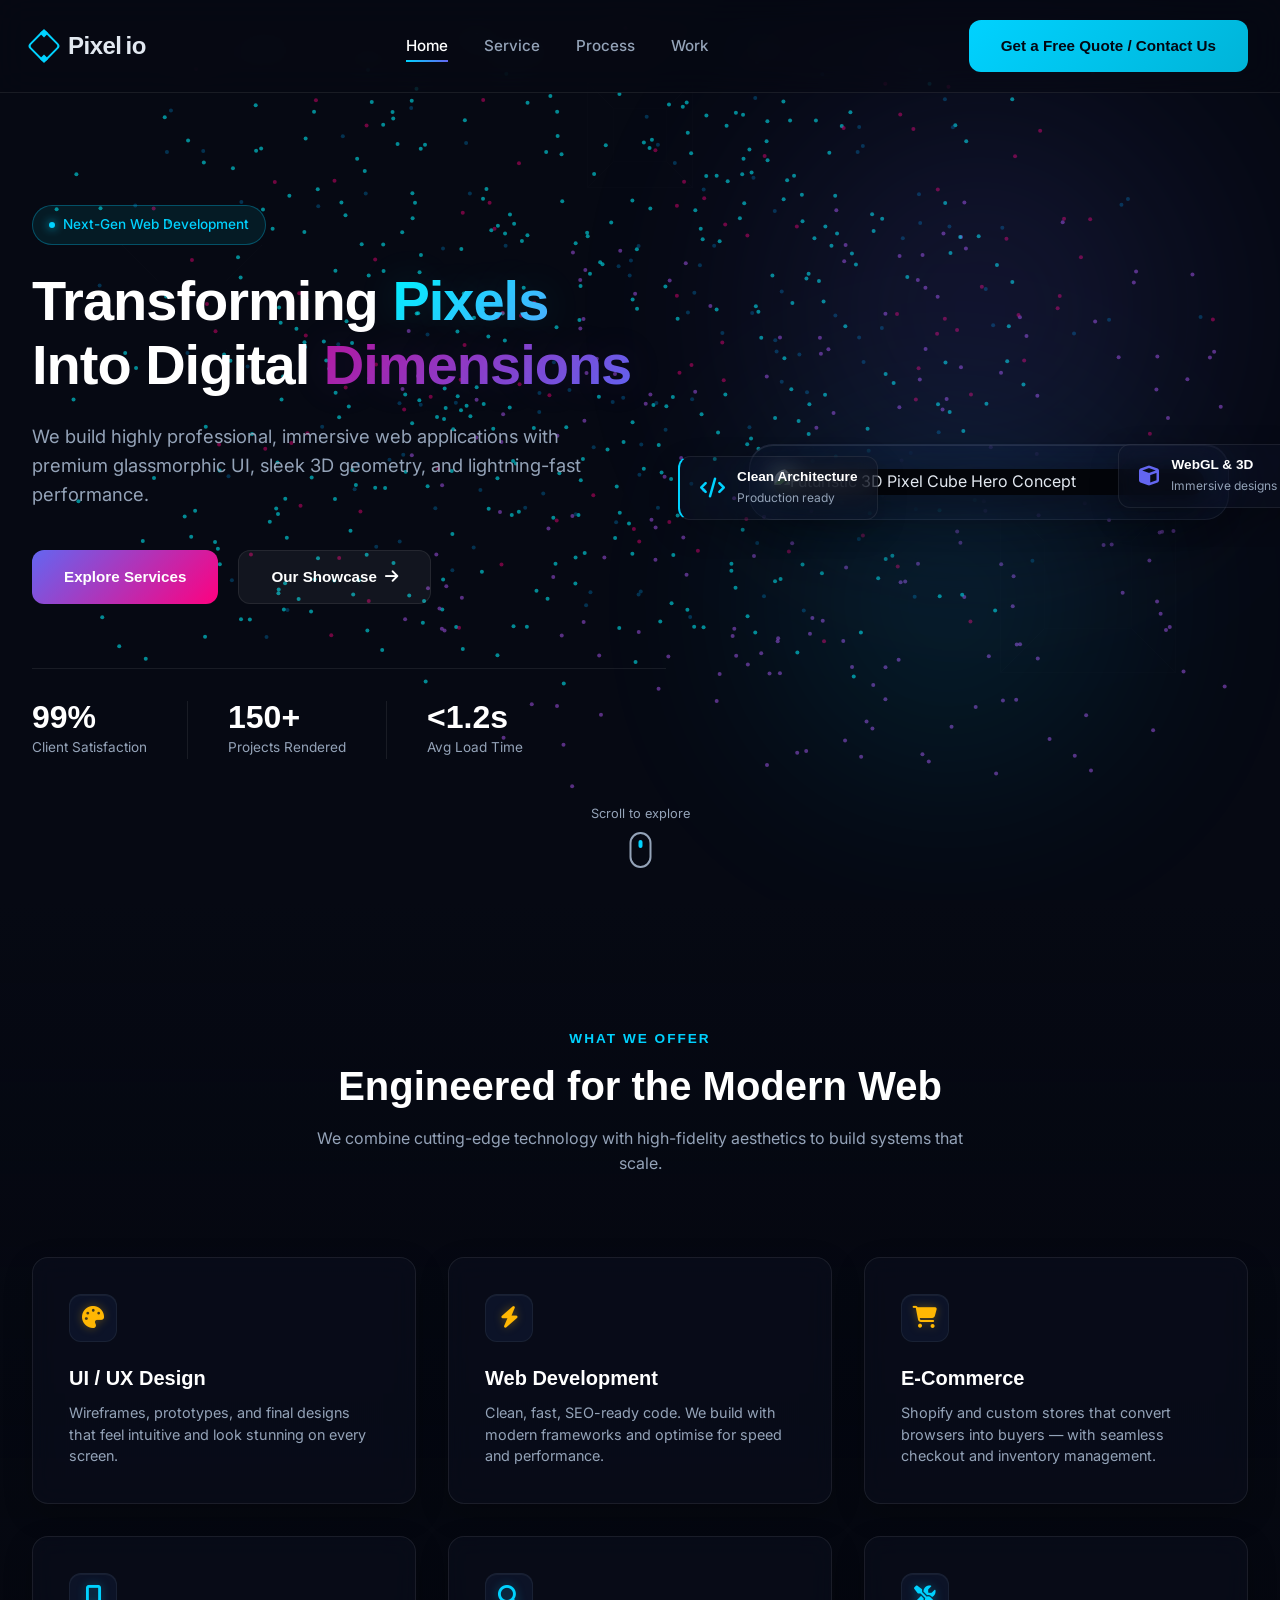
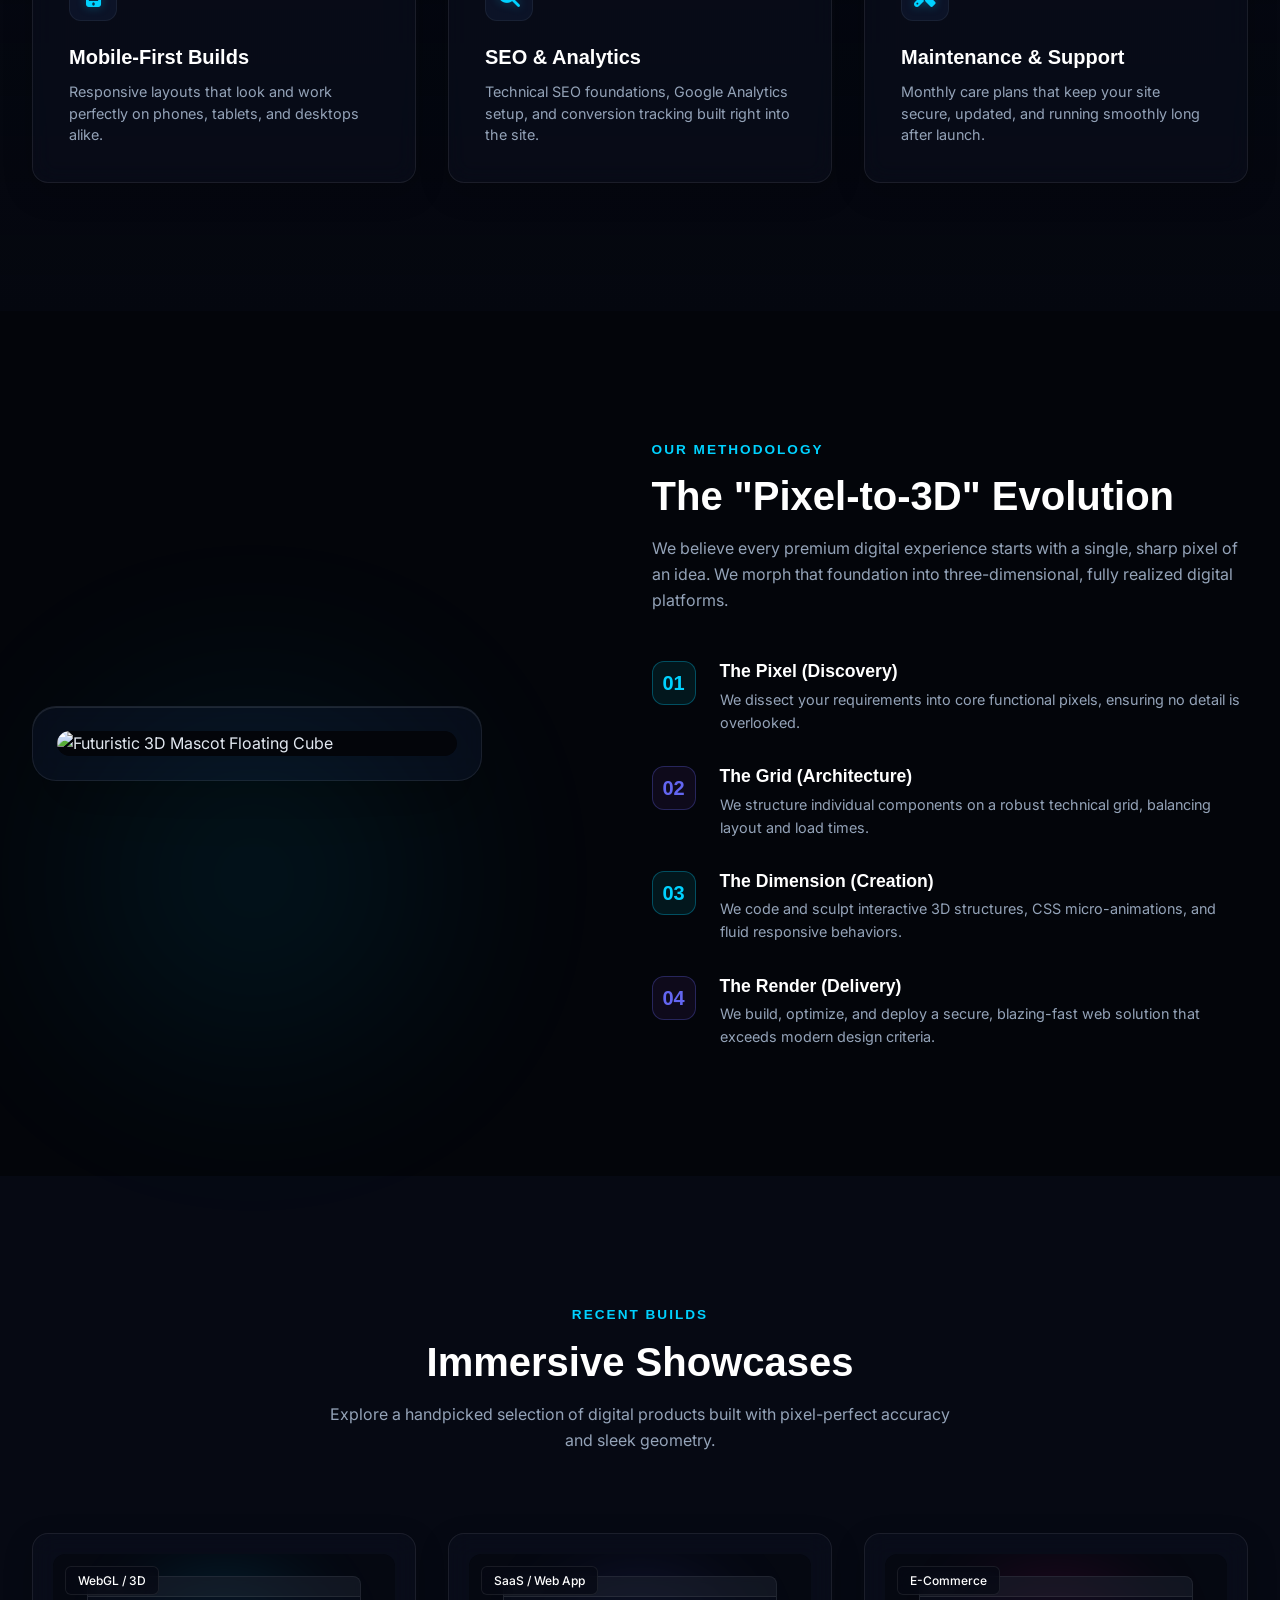
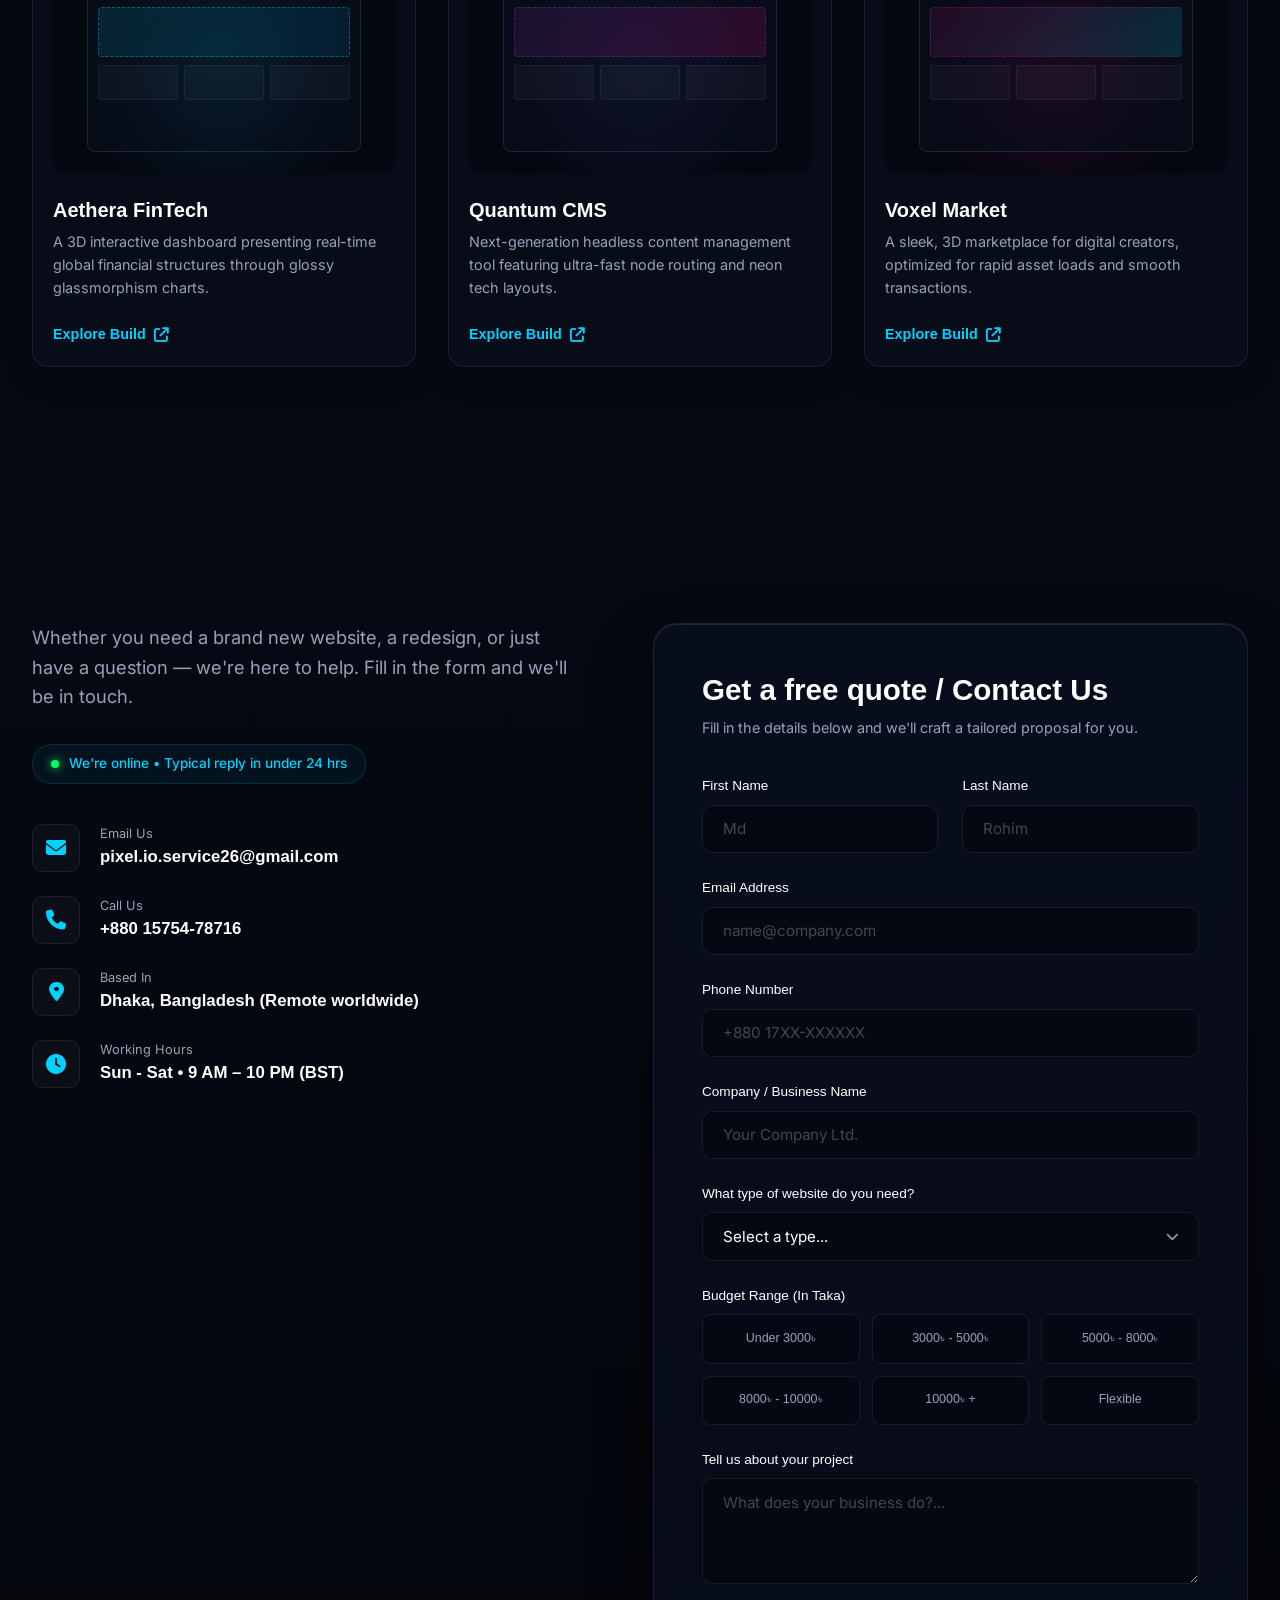
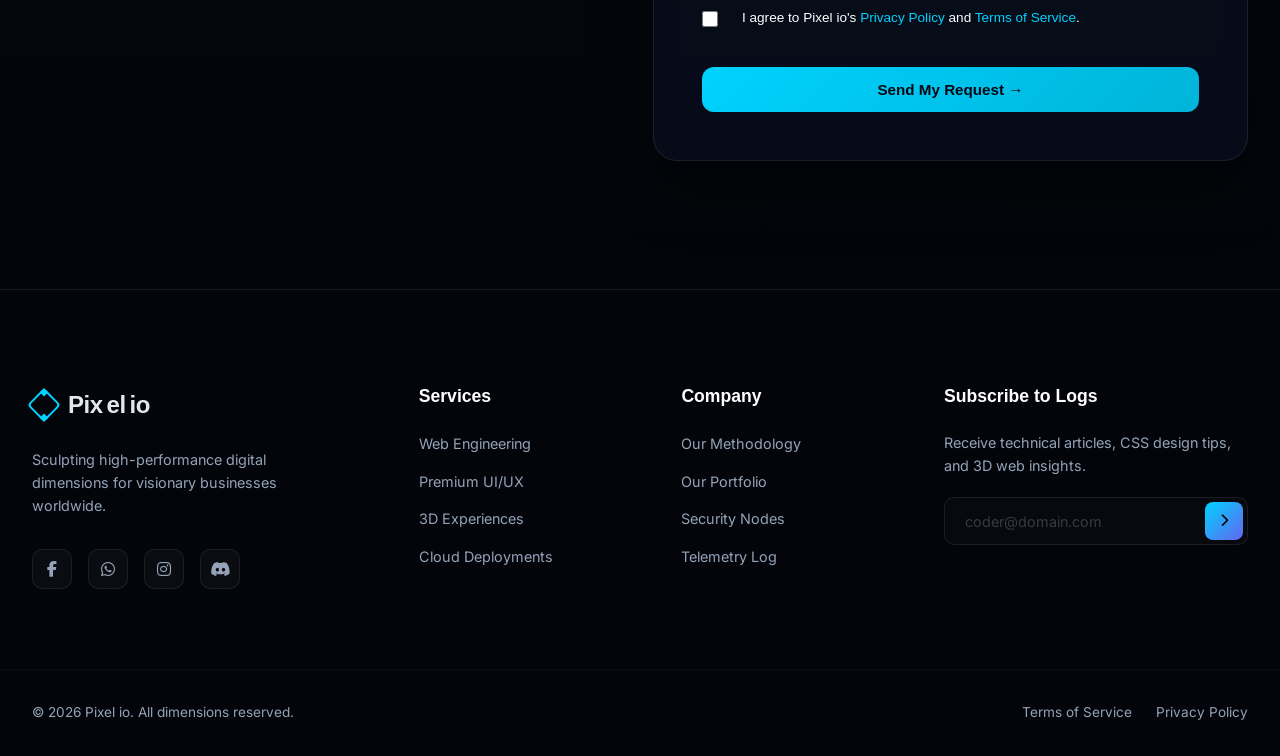
==== commit 19b57c09: "Update index.html" ====
--- a/index.html
+++ b/index.html
@@ -37,7 +37,7 @@
             </nav>
 
             <div class="nav-actions">
-                <a href="#contact" class="btn btn-primary btn-glow">Contact Us</a>
+                <a href="#contact" class="btn btn-primary btn-glow">Get a Free Quote / Contact Us</a>
                 <button class="mobile-menu-toggle" id="menu-toggle" aria-label="Toggle Navigation Menu">
                     <span></span>
                     <span></span>
@@ -85,7 +85,7 @@
 
                 <div class="hero-visual">
                     <div class="image-wrapper glass-panel">
-                        <img src="hero_cube.png" alt="Futuristic 3D Pixel Cube Hero Concept" class="hero-3d-image">
+                        <img src="assets/hero_cube.png" alt="Futuristic 3D Pixel Cube Hero Concept" class="hero-3d-image">
                         <div class="glow-sphere cyan-glow"></div>
                         <div class="glow-sphere purple-glow"></div>
                         
@@ -189,7 +189,7 @@
             <div class="container concept-container">
                 <div class="concept-visual">
                     <div class="image-wrapper glass-panel">
-                        <img src="mascot_cube.png" alt="Futuristic 3D Mascot Floating Cube" class="mascot-img">
+                        <img src="assets/mascot_cube.png" alt="Futuristic 3D Mascot Floating Cube" class="mascot-img">
                         <div class="glow-sphere cyan-glow-2"></div>
                     </div>
                 </div>
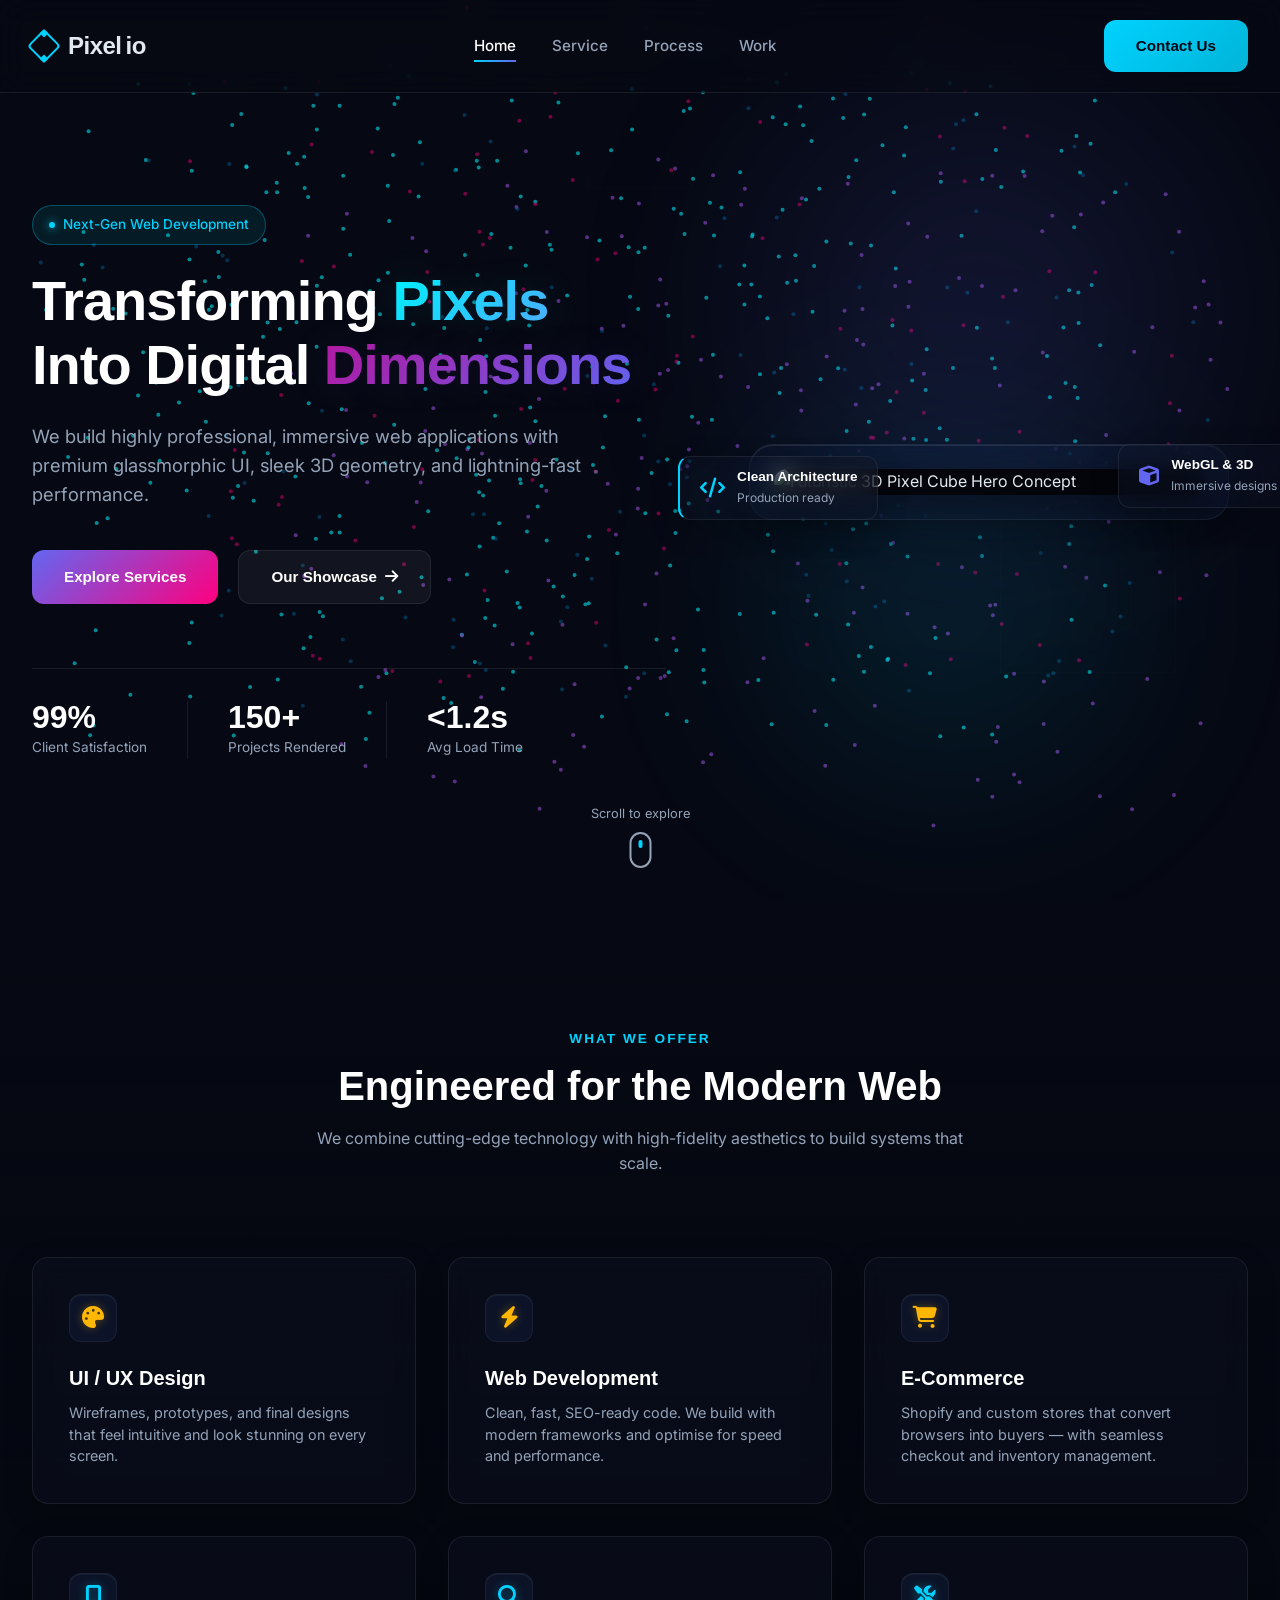
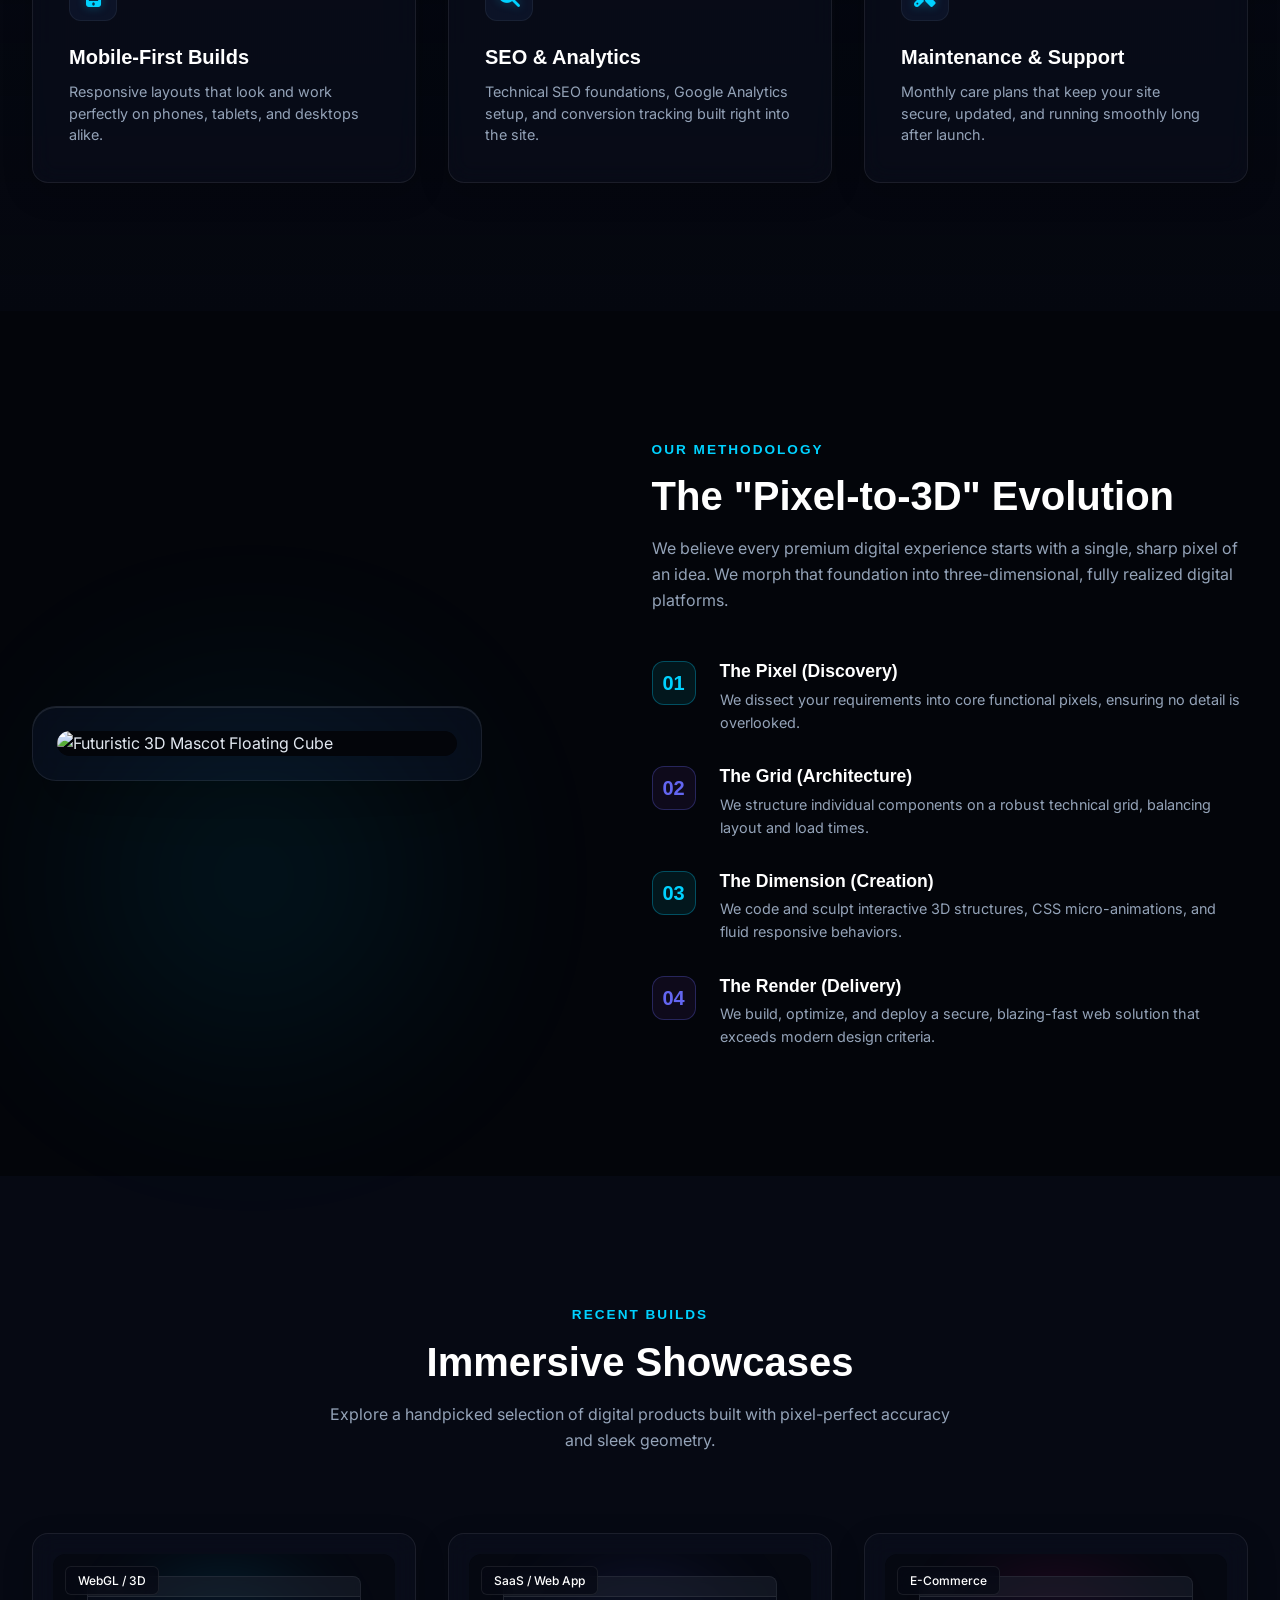
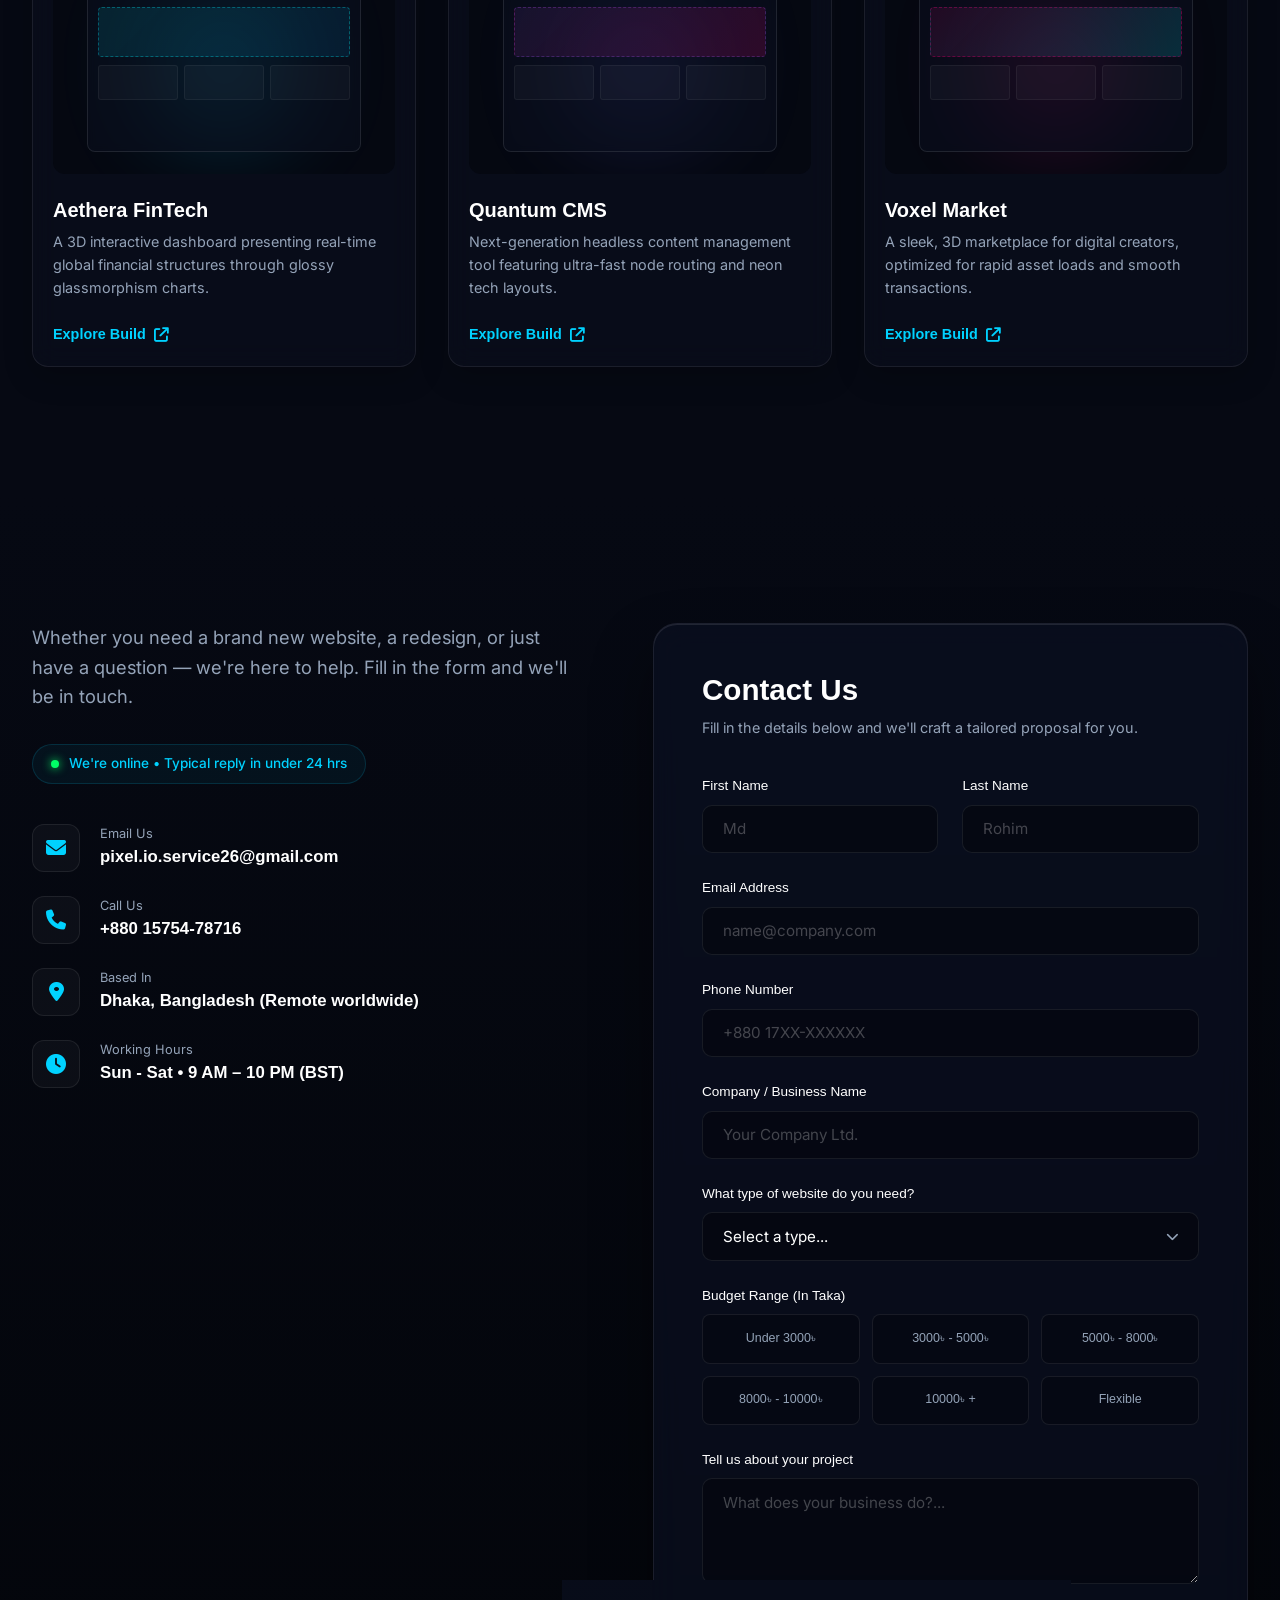
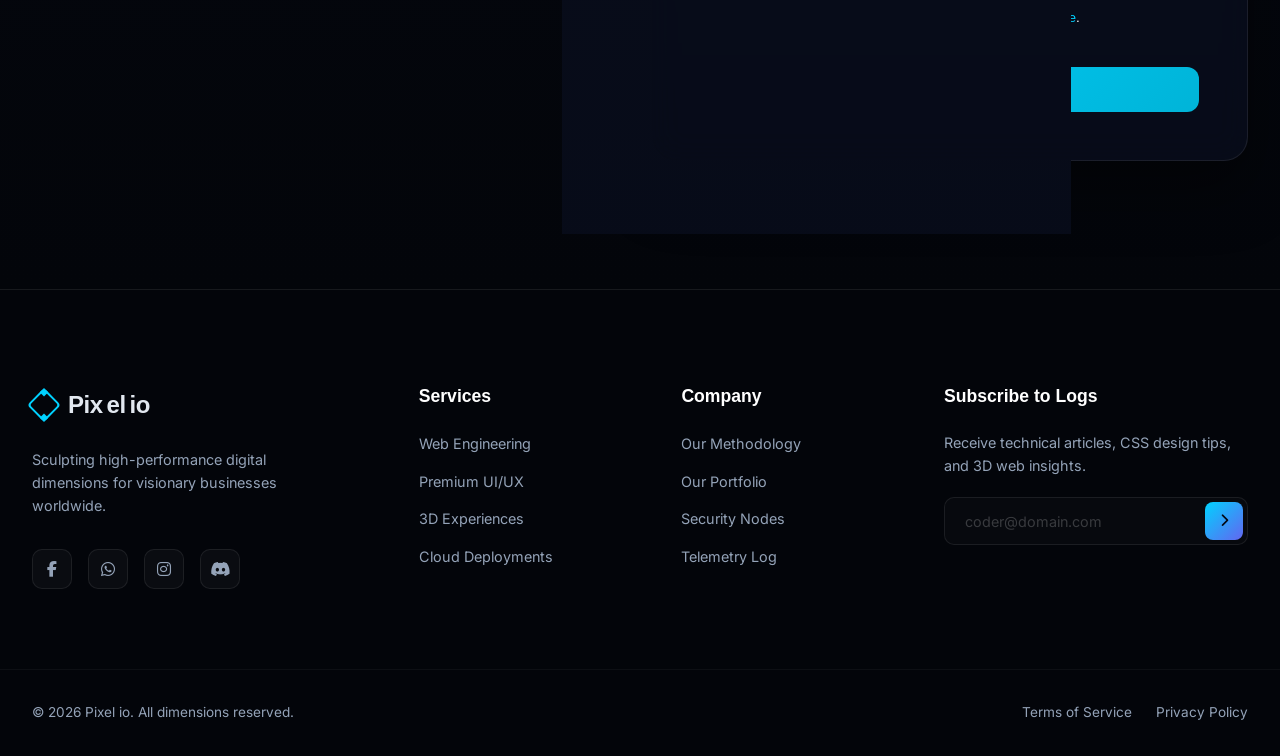
==== commit e53d9c4a: "Update index.html" ====
--- a/index.html
+++ b/index.html
@@ -37,7 +37,7 @@
             </nav>
 
             <div class="nav-actions">
-                <a href="#contact" class="btn btn-primary btn-glow">Get a Free Quote / Contact Us</a>
+                <a href="#contact" class="btn btn-primary btn-glow">Contact Us</a>
                 <button class="mobile-menu-toggle" id="menu-toggle" aria-label="Toggle Navigation Menu">
                     <span></span>
                     <span></span>
@@ -85,7 +85,7 @@
 
                 <div class="hero-visual">
                     <div class="image-wrapper glass-panel">
-                        <img src="assets/hero_cube.png" alt="Futuristic 3D Pixel Cube Hero Concept" class="hero-3d-image">
+                        <img src="hero_cube.png" alt="Futuristic 3D Pixel Cube Hero Concept" class="hero-3d-image">
                         <div class="glow-sphere cyan-glow"></div>
                         <div class="glow-sphere purple-glow"></div>
                         
@@ -189,7 +189,7 @@
             <div class="container concept-container">
                 <div class="concept-visual">
                     <div class="image-wrapper glass-panel">
-                        <img src="assets/mascot_cube.png" alt="Futuristic 3D Mascot Floating Cube" class="mascot-img">
+                        <img src="mascot_cube.png" alt="Futuristic 3D Mascot Floating Cube" class="mascot-img">
                         <div class="glow-sphere cyan-glow-2"></div>
                     </div>
                 </div>
@@ -372,7 +372,7 @@
                 </div>
 
                 <div class="contact-form-wrapper glass-panel">
-                    <h2 class="form-title">Get a free quote / Contact Us</h2>
+                    <h2 class="form-title">Contact Us</h2>
                     <p class="form-subtitle">Fill in the details below and we'll craft a tailored proposal for you.</p>
                     
                     <form id="agency-contact-form" class="contact-form" onsubmit="sendToWhatsApp(event)">
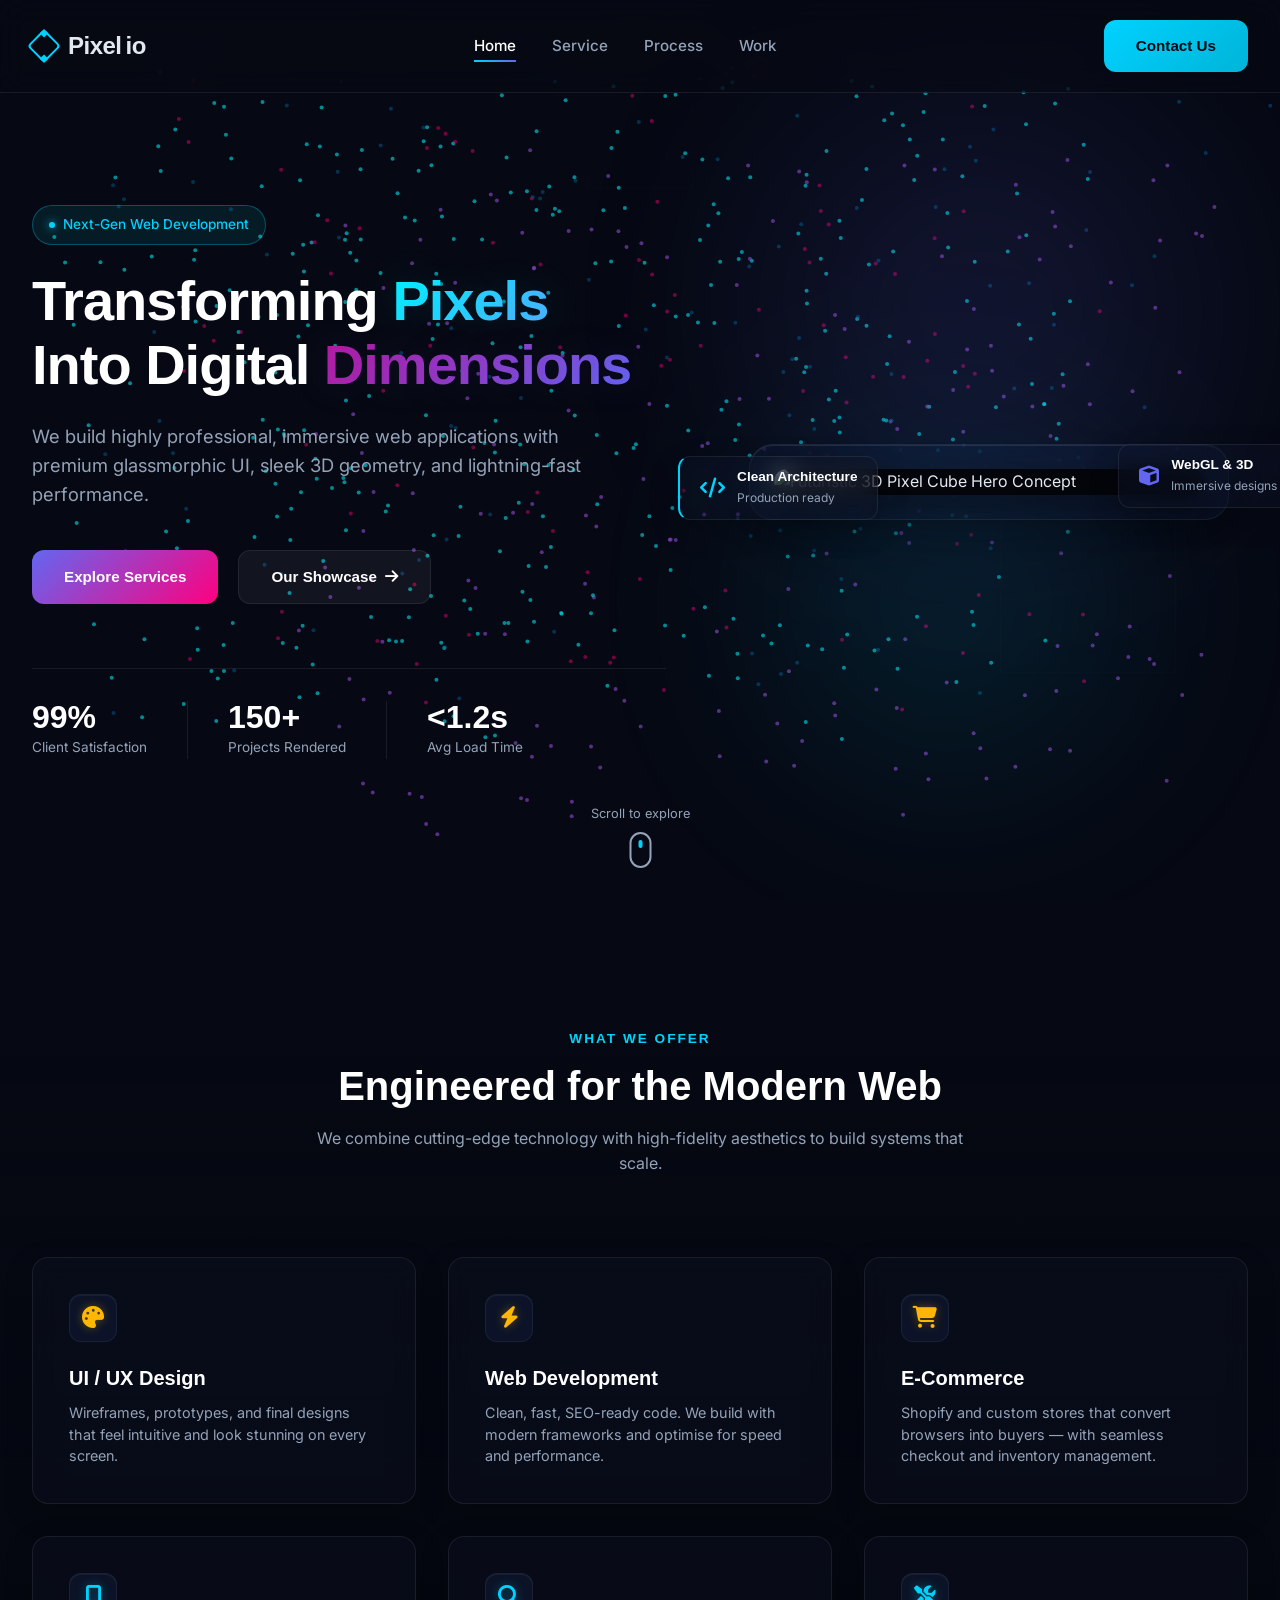
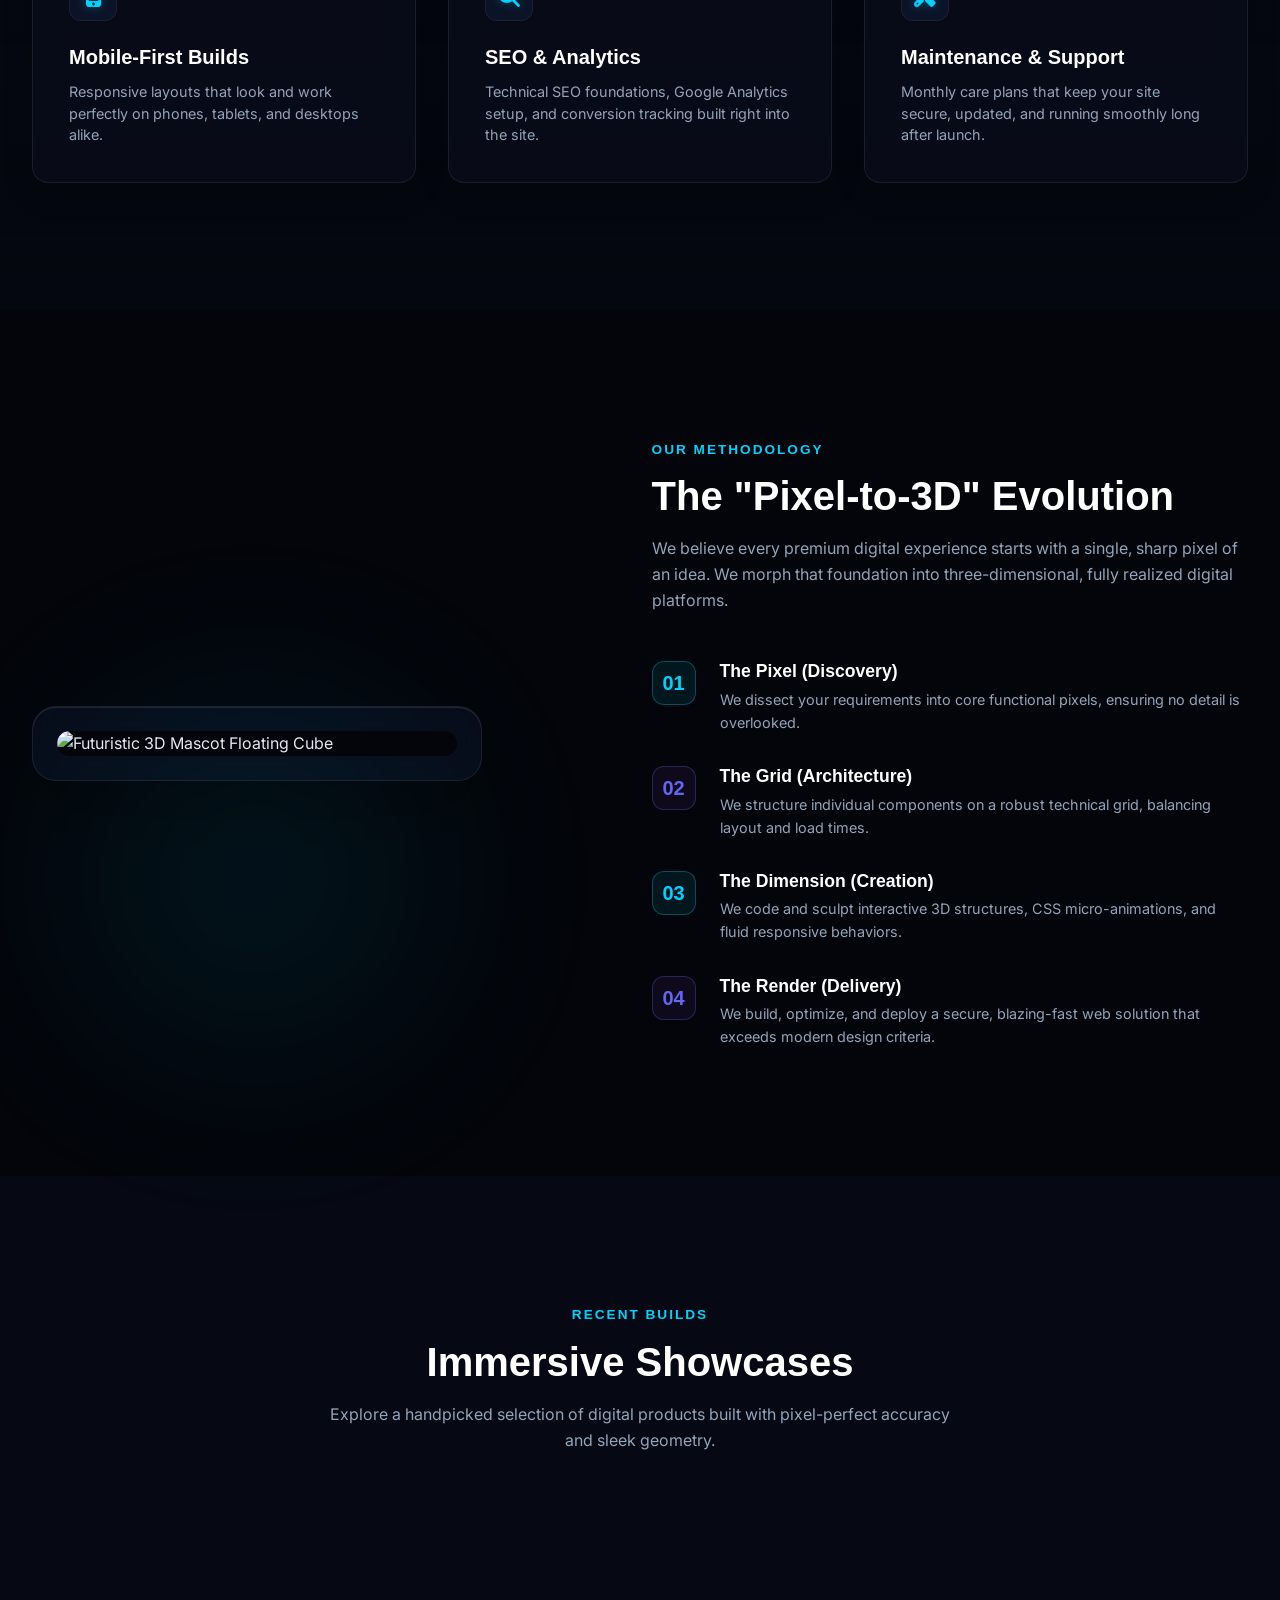
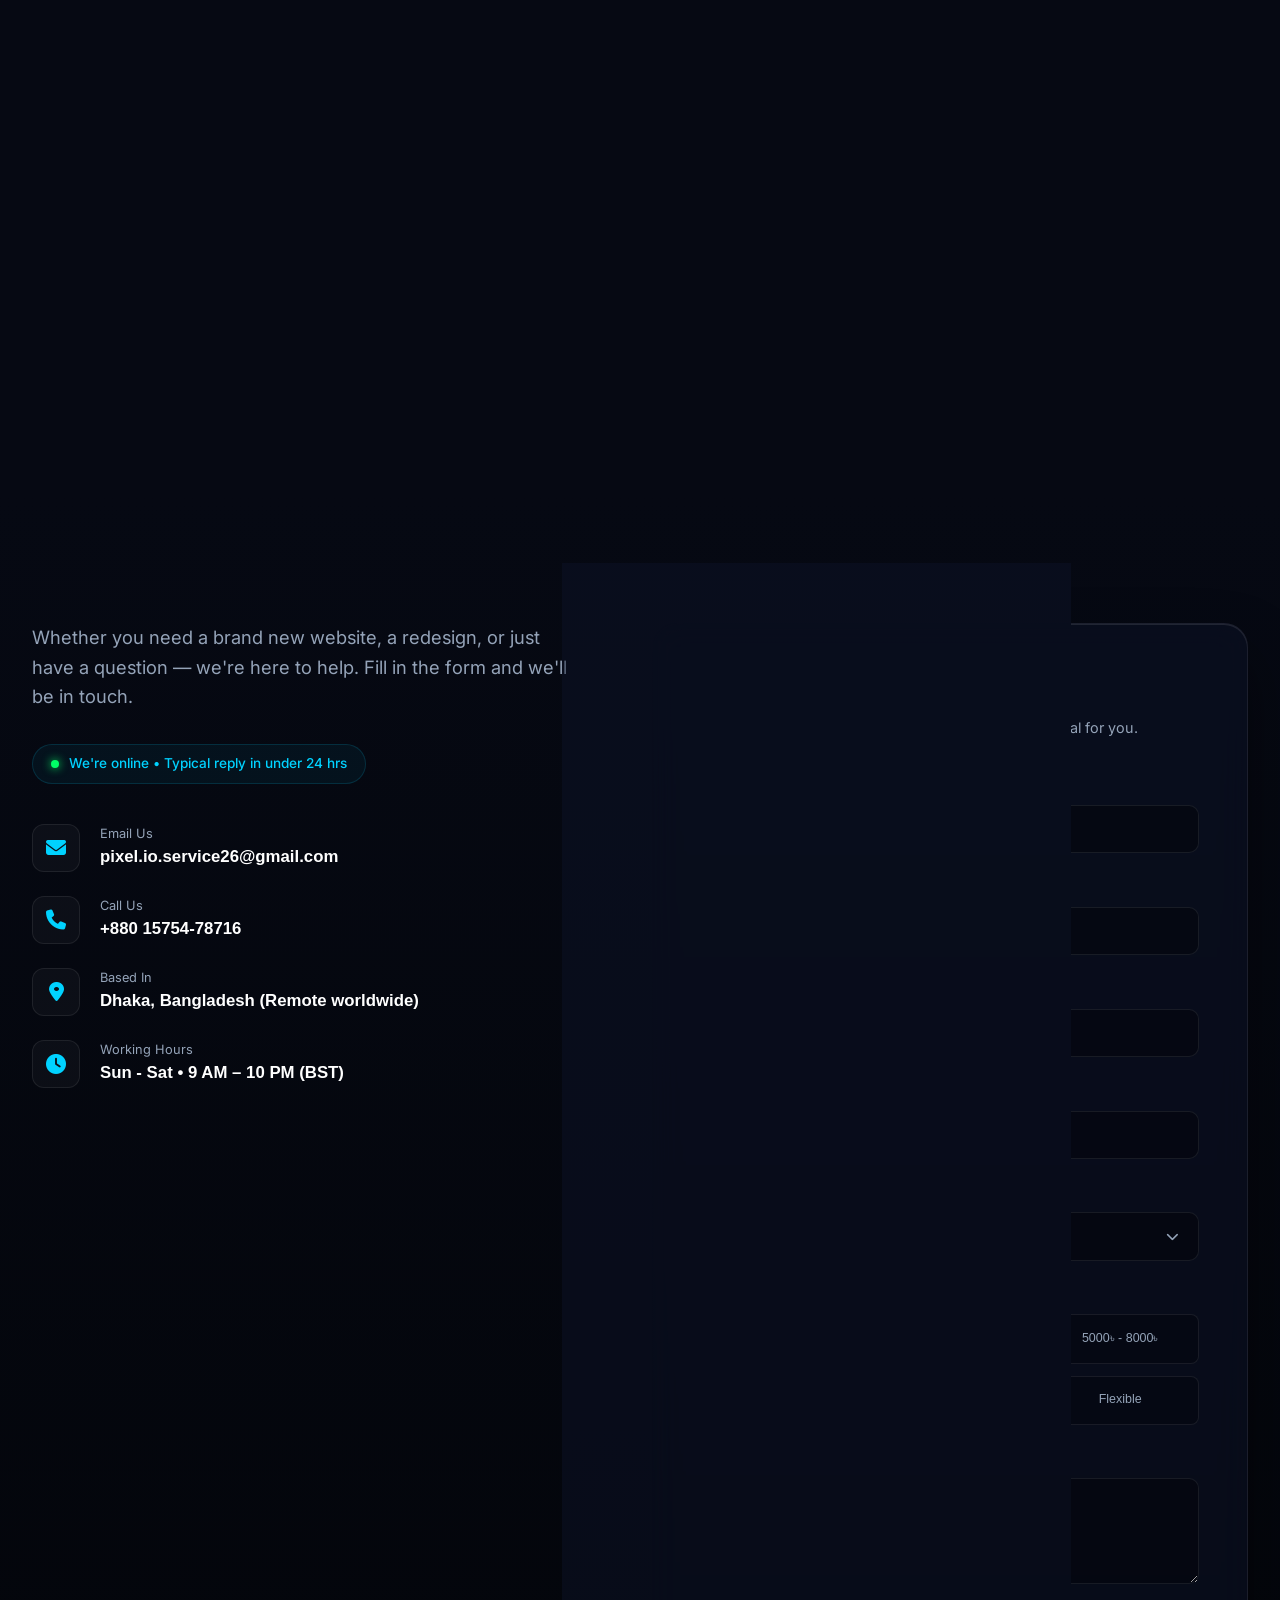
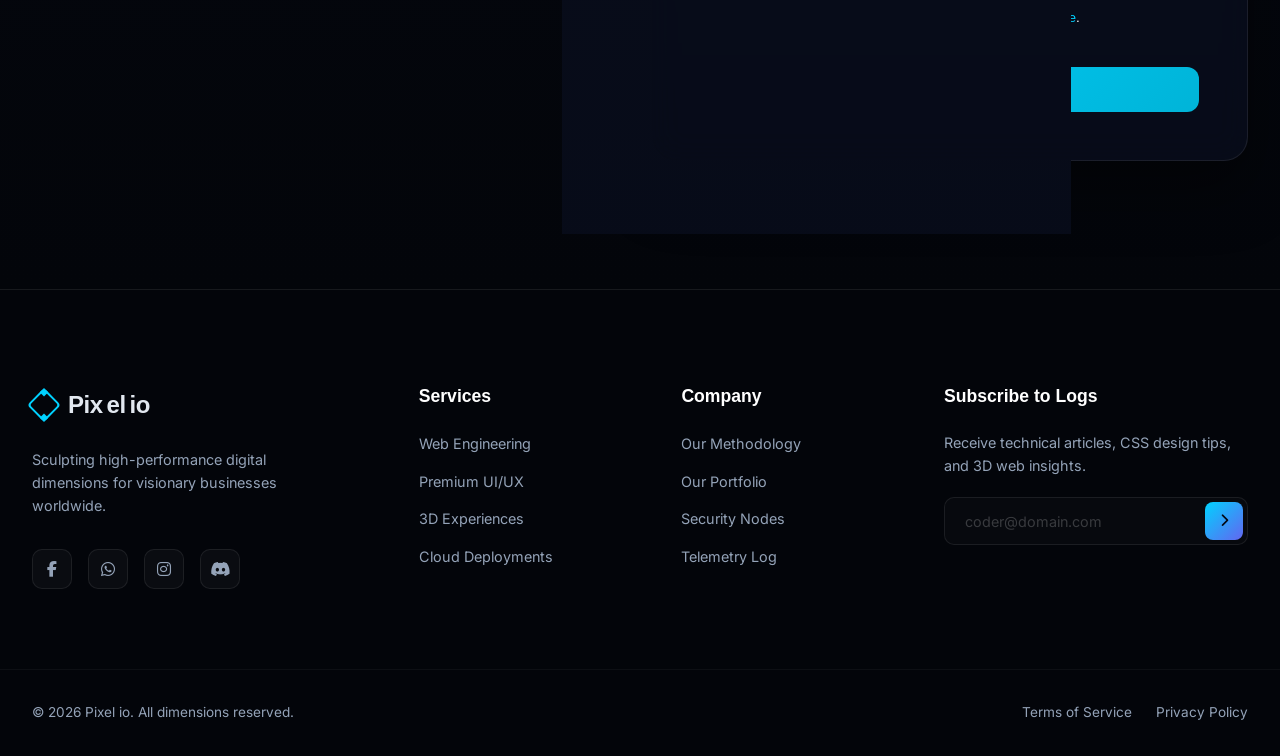
==== commit 9c8454e3: "Update index.html" ====
--- a/index.html
+++ b/index.html
@@ -487,7 +487,7 @@
                     <a href="#" aria-label="Facebook"><i class="fa-brands fa-facebook-f"></i></a>
                     <a href="https://wa.me/8801575478716" target="_blank" rel="noopener" aria-label="WhatsApp"><i class="fa-brands fa-whatsapp"></i></a>
                     <a href="#" aria-label="Instagram"><i class="fa-brands fa-instagram"></i></a>
-                    <a href="#" aria-label="Discord"><i class="fa-brands fa-discord"></i></a>
+                    <a href="#" aria-label="https://discord.gg/vaW8nZbMnj"><i class="fa-brands fa-discord"></i></a>
                 </div>
             </div>
 
